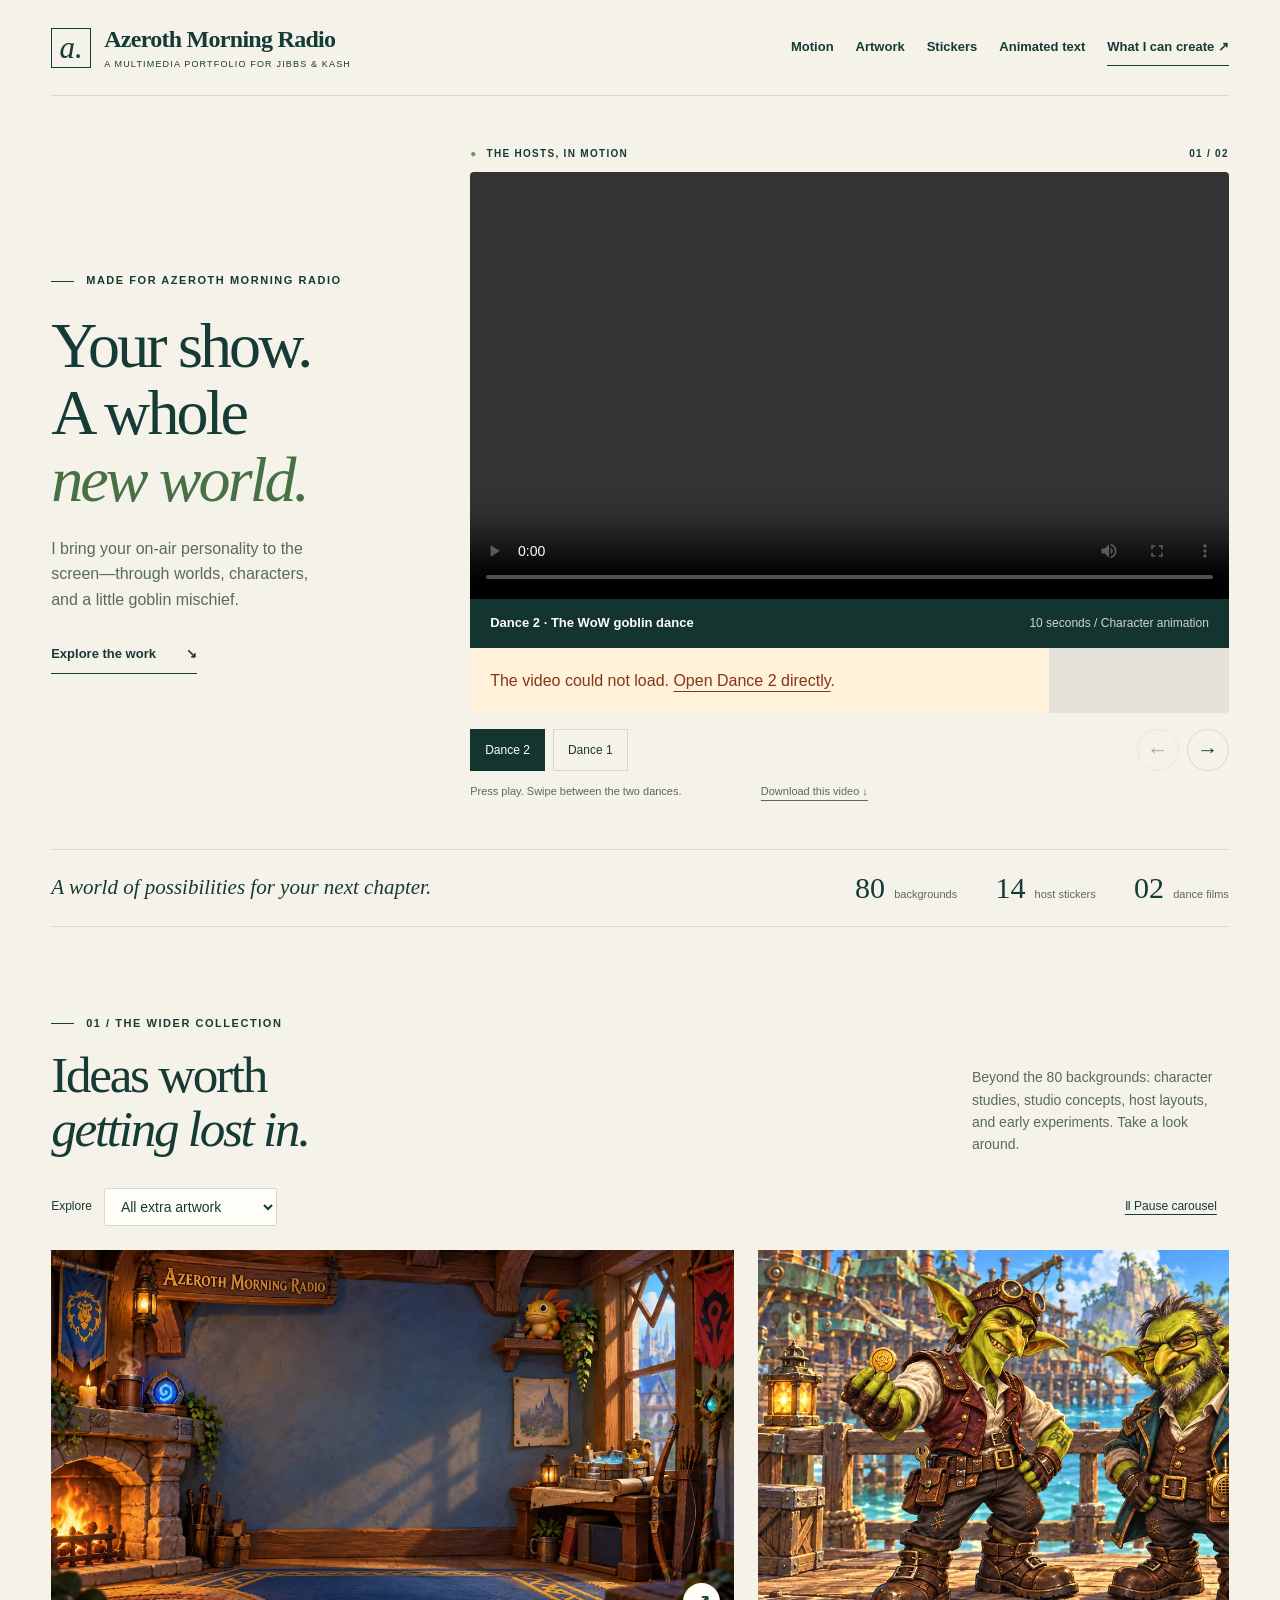
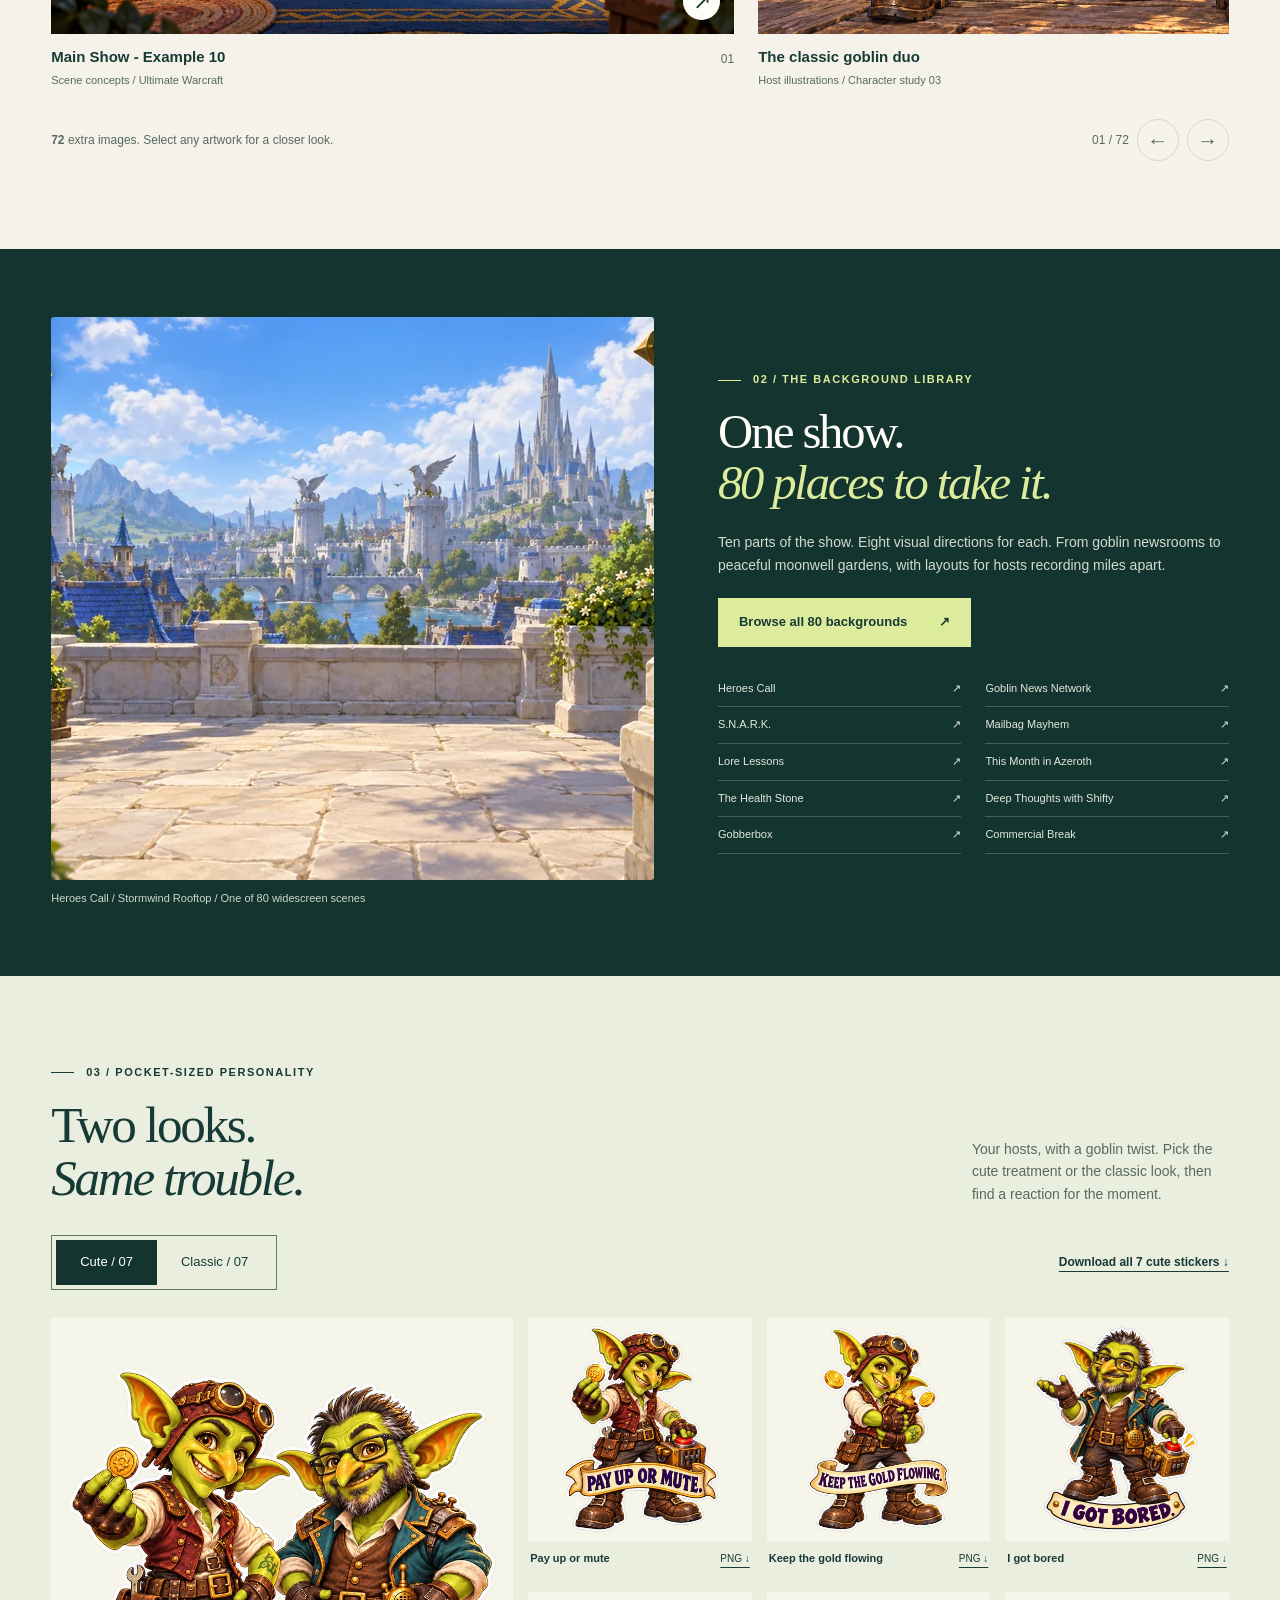
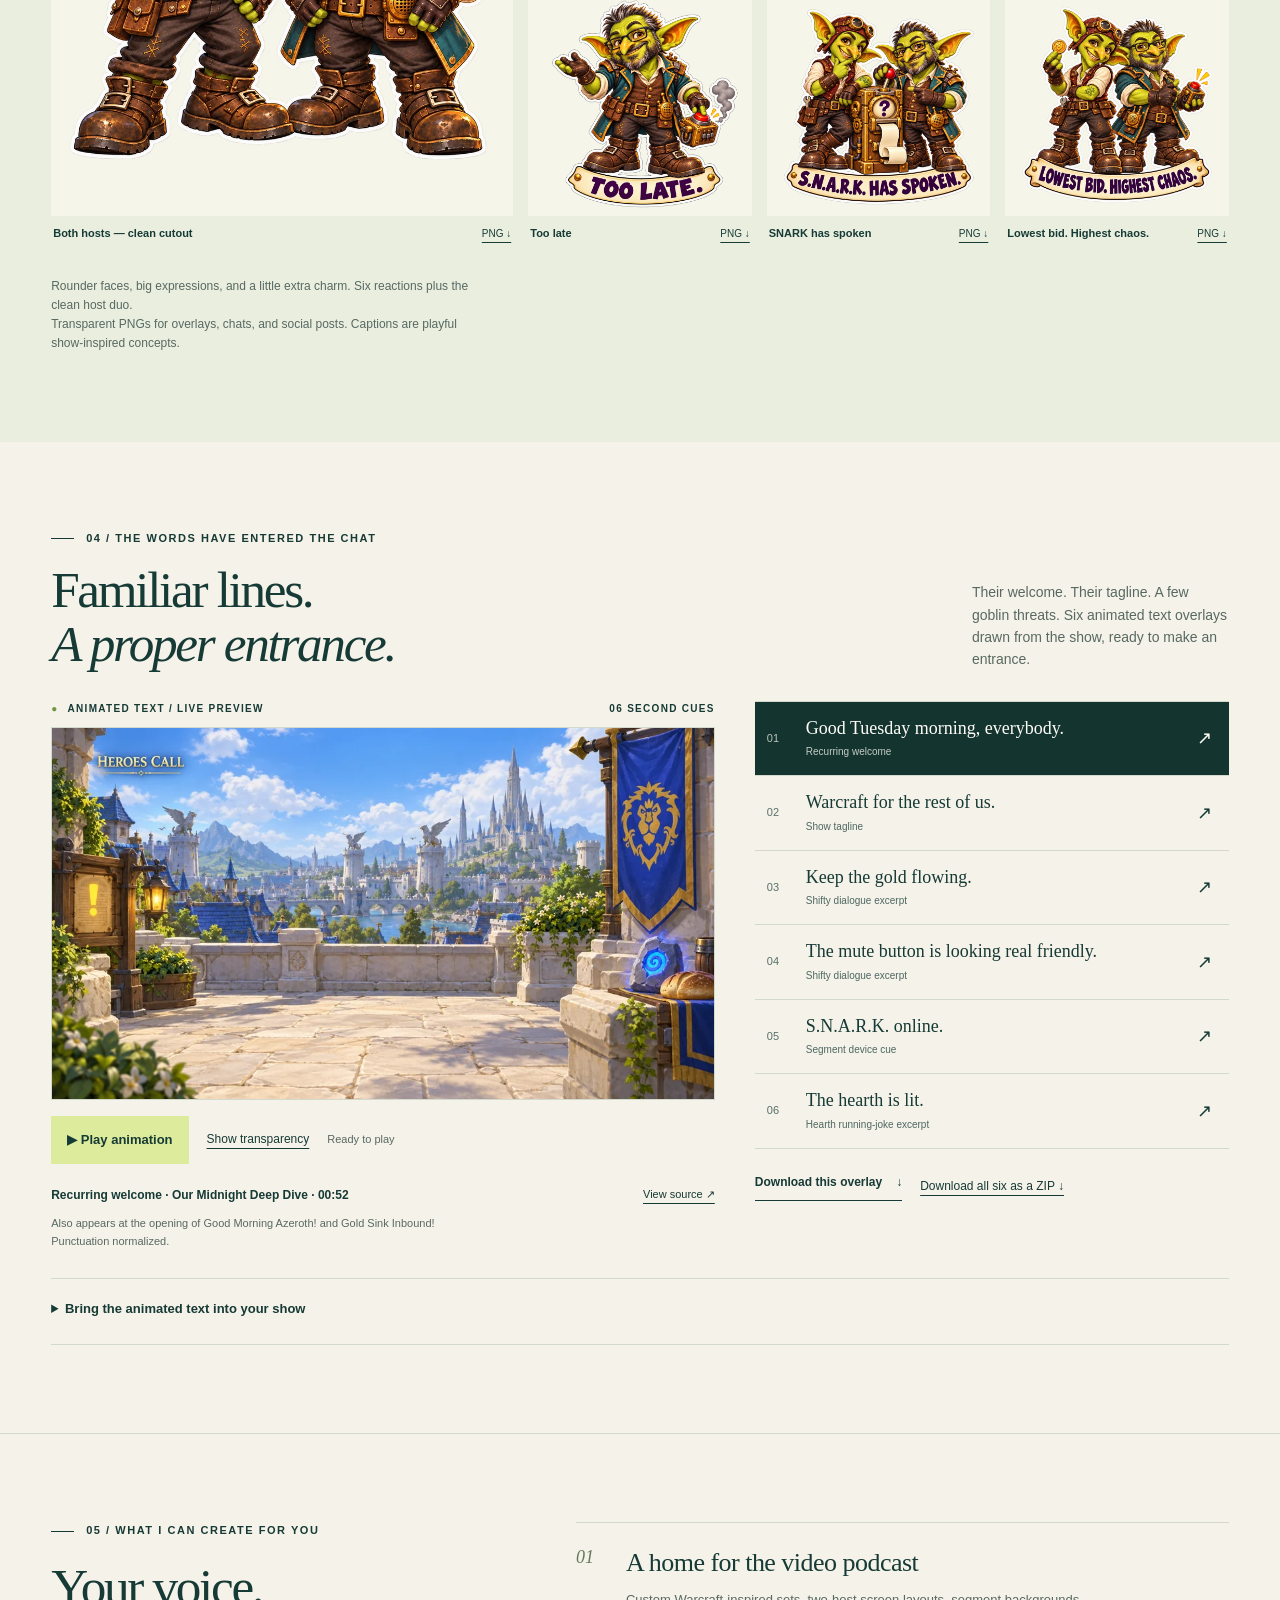
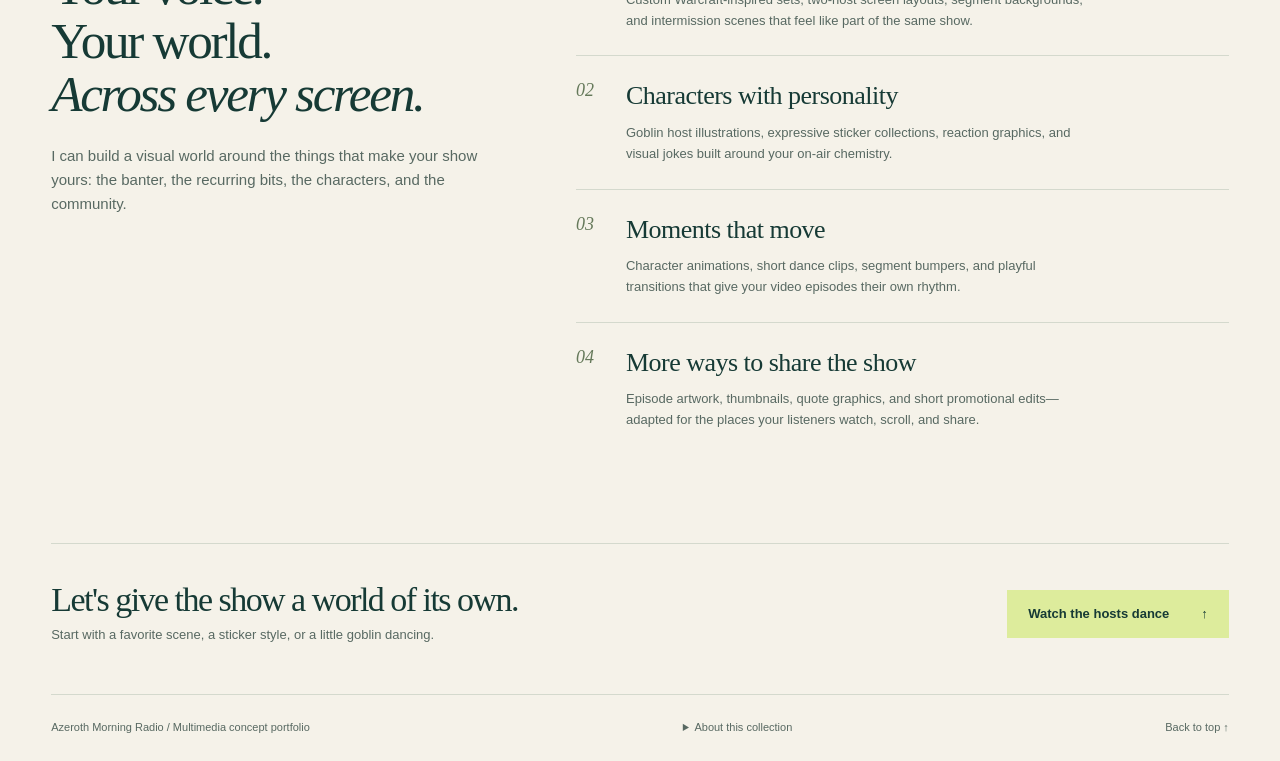
==== index.html @ dab69349 "Publish Azeroth Morning Radio multimedia portfolio" ====
<!doctype html>
<html lang="en">
<head>
 <meta charset="utf-8">
 <meta name="viewport" content="width=device-width,initial-scale=1">
 <meta name="theme-color" content="#163a35">
 <meta name="description" content="A multimedia concept portfolio for Azeroth Morning Radio: animated goblin hosts, Warcraft-inspired podcast backgrounds, character illustrations, and cute and classic stickers.">
 <title>Azeroth Morning Radio · Multimedia Portfolio</title>
 <link rel="stylesheet" href="portfolio.css">
 <script src="portfolio-assets/portfolio-data.js" defer></script>
 <script src="animated-text/phrases.js" defer></script>
 <script src="portfolio.js" defer></script>
</head>
<body id="top">
<a class="skip" href="#main">Skip to the portfolio</a>
<div class="wrap">
 <header class="masthead">
  <a class="brand" href="#top" aria-label="Azeroth Morning Radio portfolio home"><span class="brand-mark" aria-hidden="true">a.</span><span><b>Azeroth Morning Radio</b><small>A multimedia portfolio for Jibbs &amp; Kash</small></span></a>
  <nav class="nav" aria-label="Main navigation"><a href="#motion">Motion</a><a href="#artwork">Artwork</a><a href="#stickers">Stickers</a><a href="#animated-text">Animated text</a><a href="#capabilities">What I can create ↗</a></nav>
 </header>
 <main id="main">
  <section class="hero" id="motion" aria-labelledby="hero-title">
   <div class="hero-copy">
    <div class="eyebrow">Made for Azeroth Morning Radio</div>
    <h1 id="hero-title">Your show.<br>A whole<br><em>new world.</em></h1>
    <p>I bring your on-air personality to the screen—through worlds, characters, and a little goblin mischief.</p>
    <a class="text-link" href="#artwork">Explore the work <span aria-hidden="true">↘</span></a>
   </div>
   <div class="film-block" role="region" aria-roledescription="carousel" aria-label="Goblin host dance videos">
    <div class="film-topline"><span>THE HOSTS, IN MOTION</span><span id="dance-count">01 / 02</span></div>
    <div class="video-track" id="video-track" tabindex="0" aria-label="Dance videos. Swipe or use left and right arrow keys.">
     <figure class="film" role="group" aria-roledescription="slide" aria-label="1 of 2: Dance 2">
      <video controls loop playsinline preload="auto" aria-label="Play Dance 2: The WoW goblin dance" aria-describedby="dance-two-description"><source src="animation/dance-2-wow-goblin.mp4" type="video/mp4">Your browser cannot play this video. <a href="animation/dance-2-wow-goblin.mp4">Download Dance 2</a>.</video>
      <figcaption><b>Dance 2 · The WoW goblin dance</b><span>10 seconds / Character animation</span></figcaption>
      <p class="sr-only" id="dance-two-description">Two short green goblin versions of the hosts dance side by side, with bent-knee bounces and coordinated arm movements inspired by the male goblin dance emote. No spoken dialogue.</p>
      <p class="media-error" hidden>The video could not load. <a href="animation/dance-2-wow-goblin.mp4">Open Dance 2 directly</a>.</p>
     </figure>
     <figure class="film" role="group" aria-roledescription="slide" aria-label="2 of 2: Dance 1" aria-hidden="true" inert>
      <video controls loop playsinline preload="metadata" aria-label="Play Dance 1: Goblin groove" aria-describedby="dance-one-description"><source src="animation/dance-1-goblin-groove.mp4" type="video/mp4">Your browser cannot play this video. <a href="animation/dance-1-goblin-groove.mp4">Download Dance 1</a>.</video>
      <figcaption><b>Dance 1 · Goblin groove</b><span>8 seconds / Character animation</span></figcaption>
      <p class="sr-only" id="dance-one-description">The two illustrated goblin hosts perform a playful dance together with shuffles, head bobs, and a coin flourish. No spoken dialogue.</p>
      <p class="media-error" hidden>The video could not load. <a href="animation/dance-1-goblin-groove.mp4">Open Dance 1 directly</a>.</p>
     </figure>
    </div>
    <div class="video-bottom">
     <div class="dance-options" role="group" aria-label="Choose a dance"><button data-dance="0" aria-pressed="true">Dance 2</button><button data-dance="1" aria-pressed="false">Dance 1</button></div>
     <div class="arrow-controls"><button class="arrow" id="dance-prev" aria-label="Previous dance" disabled>←</button><button class="arrow" id="dance-next" aria-label="Next dance">→</button></div>
    </div>
    <p class="film-note">Press play. Swipe between the two dances. <a id="dance-download" href="animation/dance-2-wow-goblin.mp4" download>Download this video ↓</a></p>
    <span class="sr-only" id="dance-status" aria-live="polite"></span>
   </div>
  </section>
  <div class="overview"><p>A world of possibilities for your next chapter.</p><div class="facts"><span><b>80</b> backgrounds</span><span><b>14</b> host stickers</span><span><b>02</b> dance films</span></div></div>
  <section class="section" id="artwork" aria-labelledby="artwork-title">
   <div class="section-head"><div><div class="eyebrow">01 / The wider collection</div><h2 id="artwork-title">Ideas worth<br><em>getting lost in.</em></h2></div><p class="aside-copy">Beyond the 80 backgrounds: character studies, studio concepts, host layouts, and early experiments. Take a look around.</p></div>
   <div id="art-carousel" role="region" aria-roledescription="carousel" aria-label="Extra artwork outside the 80 backgrounds">
    <div class="toolbar"><label for="art-filter">Explore <select id="art-filter"><option value="all">All extra artwork</option></select></label><button class="toggle" id="art-pause" aria-pressed="false">Ⅱ Pause carousel</button></div>
    <div class="art-track" id="art-track" tabindex="0" aria-label="Artwork carousel. Swipe or use left and right arrow keys."></div>
    <div class="gallery-foot"><span><b id="extra-count">72</b> extra images. Select any artwork for a closer look.</span><div class="arrow-controls"><span id="art-counter">01 / 72</span><button class="arrow" id="art-prev" aria-label="Previous artwork">←</button><button class="arrow" id="art-next" aria-label="Next artwork">→</button></div></div>
    <span class="sr-only" id="art-announcement" aria-live="polite"></span>
   </div>
  </section>
 </main>
</div>
<section class="library" aria-labelledby="library-title">
 <div class="wrap library-inner">
  <figure class="library-picture"><a href="backgrounds.html#01-heroes-call"><img src="portfolio-assets/previews/01-heroes-call.webp" alt="A bright Warcraft-inspired Stormwind rooftop studio overlooking blue-roofed towers, with an Alliance flag." width="1000" height="563" loading="lazy"></a><figcaption class="library-caption">Heroes Call / Stormwind Rooftop / One of 80 widescreen scenes</figcaption></figure>
  <div><div class="eyebrow">02 / The background library</div><h2 id="library-title">One show.<br><em>80 places to take it.</em></h2><p>Ten parts of the show. Eight visual directions for each. From goblin newsrooms to peaceful moonwell gardens, with layouts for hosts recording miles apart.</p><a class="solid-link" href="backgrounds.html">Browse all 80 backgrounds <span aria-hidden="true">↗</span></a><nav class="section-links" id="section-links" aria-label="Background collections"></nav></div>
 </div>
</section>
<section class="stickers section" id="stickers" aria-labelledby="stickers-title">
 <div class="wrap">
  <div class="section-head"><div><div class="eyebrow">03 / Pocket-sized personality</div><h2 id="stickers-title">Two looks.<br><em>Same trouble.</em></h2></div><p class="aside-copy">Your hosts, with a goblin twist. Pick the cute treatment or the classic look, then find a reaction for the moment.</p></div>
  <div class="sticker-controls"><div class="sticker-tabs" role="tablist" aria-label="Sticker style"><button id="cute-tab" role="tab" data-sticker-style="cute" aria-controls="sticker-panel" aria-selected="true">Cute <span aria-hidden="true">/ 07</span></button><button id="classic-tab" role="tab" data-sticker-style="classic" aria-controls="sticker-panel" aria-selected="false" tabindex="-1">Classic <span aria-hidden="true">/ 07</span></button></div><a id="sticker-zip" href="downloads/Azeroth-Morning-Radio-Cute-Host-Stickers.zip" download>Download all 7 cute stickers ↓</a></div>
  <div id="sticker-panel" role="tabpanel" aria-labelledby="cute-tab"><div class="sticker-grid" id="sticker-grid"></div><p class="sticker-note"><span id="sticker-description"></span><br>Transparent PNGs for overlays, chats, and social posts. Captions are playful show-inspired concepts.</p></div>
 </div>
</section>
<section class="section wrap" id="animated-text" aria-labelledby="text-title">
 <div class="section-head"><div><div class="eyebrow">04 / The words have entered the chat</div><h2 id="text-title">Familiar lines.<br><em>A proper entrance.</em></h2></div><p class="aside-copy">Their welcome. Their tagline. A few goblin threats. Six animated text overlays drawn from the show, ready to make an entrance.</p></div>
 <div class="text-studio">
  <div class="text-monitor">
   <div class="film-topline"><span>ANIMATED TEXT / LIVE PREVIEW</span><span>06 SECOND CUES</span></div>
   <div class="text-stage" id="text-stage"><iframe id="text-frame" title="Animated show text preview" src="animated-text/01-good-tuesday-morning.html?preview=1" loading="lazy"></iframe></div>
   <div class="text-player-controls"><button class="solid-link" id="text-replay">▶ Play animation</button><button class="text-background-toggle" id="text-background" aria-pressed="false">Show transparency</button><span id="text-play-state" aria-live="polite">Ready to play</span></div>
   <div class="text-meta"><p id="phrase-kind"></p><a id="phrase-source" target="_blank" rel="noopener">View source ↗</a><p id="phrase-note"></p></div>
  </div>
  <div><div class="phrase-list" id="phrase-list" role="group" aria-label="Choose an animated phrase"></div><div class="overlay-downloads"><a class="text-link" id="phrase-download" download>Download this overlay <span aria-hidden="true">↓</span></a><a href="animated-text/AMR-Animated-Text-Overlays.zip" download>Download all six as a ZIP ↓</a></div></div>
 </div>
 <details class="overlay-help"><summary>Bring the animated text into your show</summary><div><p>Download and unzip the pack. In OBS, add a <b>Browser Source</b>, enable <b>Local file</b>, and select one of the six numbered HTML files. Set the source to <b>1920 × 1080</b> and place it above your cameras.</p><p>Each cue enters, holds, and fades away after six seconds. Enable <b>Refresh browser source when scene becomes active</b>, or use <b>Refresh cache of current page</b> in its properties to replay it. These are silent HTML overlays with a transparent canvas; the preview scenery is not included.</p><p><a href="animated-text/READ-ME.txt">Full setup guide &amp; phrase sources</a> · <a href="https://obsproject.com/kb/browser-source" target="_blank" rel="noopener">OBS Browser Source documentation ↗</a></p></div></details>
</section>
<section class="section wrap capabilities" id="capabilities" aria-labelledby="capabilities-title">
 <div><div class="eyebrow">05 / What I can create for you</div><h2 id="capabilities-title">Your voice.<br>Your world.<br><em>Across every screen.</em></h2><p class="intro">I can build a visual world around the things that make your show yours: the banter, the recurring bits, the characters, and the community.</p></div>
 <div>
  <article class="offer"><span>01</span><div><h3>A home for the video podcast</h3><p>Custom Warcraft-inspired sets, two-host screen layouts, segment backgrounds, and intermission scenes that feel like part of the same show.</p></div></article>
  <article class="offer"><span>02</span><div><h3>Characters with personality</h3><p>Goblin host illustrations, expressive sticker collections, reaction graphics, and visual jokes built around your on-air chemistry.</p></div></article>
  <article class="offer"><span>03</span><div><h3>Moments that move</h3><p>Character animations, short dance clips, segment bumpers, and playful transitions that give your video episodes their own rhythm.</p></div></article>
  <article class="offer"><span>04</span><div><h3>More ways to share the show</h3><p>Episode artwork, thumbnails, quote graphics, and short promotional edits—adapted for the places your listeners watch, scroll, and share.</p></div></article>
 </div>
</section>
<div class="wrap">
 <section class="closing" aria-labelledby="closing-title"><div><h2 id="closing-title">Let's give the show a world of its own.</h2><p>Start with a favorite scene, a sticker style, or a little goblin dancing.</p></div><a class="solid-link" href="#motion">Watch the hosts dance <span aria-hidden="true">↑</span></a></section>
 <footer class="footer"><span>Azeroth Morning Radio / Multimedia concept portfolio</span><details><summary>About this collection</summary><p>This portfolio includes 80 backgrounds, <span id="extra-total">72</span> additional artworks (including both host sticker collections), and two dance clips. Early concepts are included to show the range of ideas; some differ from the final direction.</p><p>Warcraft-inspired fan concepts. Dance 2 is an animated interpretation of the in-game male goblin dance, not an exported game animation. <a href="SOURCES.txt">Background research</a> · <a href="https://warcraft.wiki.gg/wiki/Dancing">Dance reference</a>.</p></details><a href="#top">Back to top ↑</a></footer>
</div>
<dialog class="viewer" id="viewer" aria-labelledby="viewer-title">
 <div class="viewer-head"><h2 id="viewer-title">Artwork preview</h2><button id="viewer-close" aria-label="Close artwork preview" autofocus>Close ×</button></div>
 <div class="viewer-stage"><img id="viewer-image" alt=""></div>
 <div class="viewer-bottom"><div><p id="viewer-description"></p><a id="viewer-download" download>Download original PNG ↓</a></div><div class="arrow-controls"><button id="viewer-prev" aria-label="Previous preview">←</button><span class="viewer-counter" id="viewer-counter"></span><button id="viewer-next" aria-label="Next preview">→</button></div></div>
</dialog>
<noscript><p class="wrap">JavaScript enables the carousels and sticker previews. You can still <a href="backgrounds.html">open the background collection</a> or download the <a href="downloads/Azeroth-Morning-Radio-Cute-Host-Stickers.zip">cute stickers</a> and <a href="downloads/Azeroth-Morning-Radio-Classic-Host-Stickers.zip">classic stickers</a>.</p></noscript>
</body>
</html>
---- portfolio.css ----
:root{--paper:#f5f2e9;--ink:#163a35;--muted:#586962;--line:#d4d9cd;--lime:#ddec9c;--deep:#14352f;--white:#fffdf7;--serif:Georgia,'Times New Roman',serif;--sans:'Segoe UI',Arial,sans-serif;color-scheme:light}
*{box-sizing:border-box}html{scroll-behavior:smooth;scroll-padding-top:24px}body{margin:0;background:var(--paper);color:var(--ink);font:16px/1.6 var(--sans)}button,select{font:inherit}button,a,select{touch-action:manipulation}button{cursor:pointer}button:disabled{cursor:default;opacity:.4}a{color:inherit;text-underline-offset:5px}img,video{max-width:100%;display:block}button,a,select,video,[tabindex]{outline-offset:5px}*:focus-visible{outline:3px solid #a64b2d}button{color:inherit}button:hover:not(:disabled),a:hover{filter:brightness(.94)}h1,h2,h3,p,figure{margin:0}h1,h2{font-family:var(--serif);font-weight:400;letter-spacing:-.045em;line-height:1.05}h1{font-size:clamp(48px,5vw,82px)}h2{font-size:clamp(36px,4vw,60px)}h3{line-height:1.25}p{max-width:65ch}button svg,a svg{width:20px;height:20px}button svg{pointer-events:none}button:active:not(:disabled){transform:translateY(1px)}[hidden]{display:none!important}.wrap{max-width:1480px;margin-inline:auto;padding-inline:clamp(20px,4vw,64px)}.skip{position:fixed;top:10px;left:10px;z-index:10;background:var(--lime);padding:12px;transform:translateY(-200%)}.skip:focus{transform:none}.masthead{display:flex;justify-content:space-between;align-items:center;gap:28px;min-height:96px;border-bottom:1px solid var(--line)}.brand{text-decoration:none;display:flex;align-items:center;gap:13px;line-height:1.2}.brand-mark{border:1px solid var(--ink);width:40px;height:40px;display:grid;place-items:center;font:italic 31px var(--serif)}.brand b{font-size:14px;font-weight:700;letter-spacing:.01em}.brand small{display:block;font-size:10px;letter-spacing:.13em;margin-top:5px;text-transform:uppercase}.nav{display:flex;align-items:center;gap:28px;font-size:13px;font-weight:600}.nav a{text-decoration:none}.nav a:last-child{border-bottom:1px solid var(--ink);padding-block:8px}.eyebrow{font-size:11px;font-weight:700;letter-spacing:.14em;text-transform:uppercase;display:flex;align-items:center;gap:12px}.eyebrow:before{content:'';width:23px;height:1px;background:currentColor}.hero{display:grid;grid-template-columns:minmax(240px,.8fr) minmax(0,1.65fr);gap:clamp(28px,4vw,62px);padding-block:50px 48px;align-items:center}.hero .eyebrow{margin-bottom:22px}.hero h1 em{color:#477044;font-weight:400}.hero-copy>p{color:var(--muted);margin-block:22px 28px;max-width:32ch;font-size:16px}.text-link{display:inline-flex;align-items:center;gap:30px;font-size:13px;font-weight:700;text-decoration:none;border-bottom:1px solid currentColor;padding-bottom:8px}.film-block{min-width:0}.film-topline{display:flex;justify-content:space-between;align-items:center;gap:15px;font-size:10px;font-weight:700;letter-spacing:.13em;margin-bottom:10px}.film-topline span:first-child:before{content:'●';color:#709544;font-size:10px;margin-right:9px}.video-track{display:flex;gap:20px;overflow-x:auto;scroll-snap-type:x mandatory;scrollbar-width:thin;scrollbar-color:#8a9c81 #e4e7de;border-radius:4px;background:#e5e2da;overscroll-behavior-x:contain}.film{flex:0 0 100%;width:100%;scroll-snap-align:start;scroll-snap-stop:always;position:relative;background:#e5e2da}.film video{width:100%;aspect-ratio:16/9;object-fit:contain;background:#e5e2da}.film figcaption{background:var(--deep);color:var(--white);padding:14px 20px;display:flex;align-items:center;justify-content:space-between;gap:16px;font-size:12px}.film figcaption b{font-size:13px}.film figcaption span{opacity:.8}.video-bottom{display:flex;justify-content:space-between;gap:18px;align-items:center;margin-top:16px}.dance-options{display:flex;gap:8px}.dance-options button{border:1px solid var(--line);background:none;padding:8px 14px;font-size:12px;min-height:42px}.dance-options button[aria-pressed=true]{background:var(--deep);border-color:var(--deep);color:var(--white)}.arrow-controls{display:flex;gap:8px;align-items:center}.arrow{width:42px;height:42px;border:1px solid var(--line);background:transparent;display:grid;place-items:center;border-radius:50%;font-size:21px}.arrow:hover:not(:disabled){background:var(--lime)}.film-note{margin-top:12px;color:var(--muted);font-size:11px}.film-note a{float:right}.media-error{padding:20px;background:#fff1da;color:#843616}.overview{display:flex;justify-content:space-between;gap:24px;border-block:1px solid var(--line);padding-block:21px;align-items:center}.overview>p{font-family:var(--serif);font-size:21px;font-style:italic}.facts{display:flex;gap:clamp(18px,3vw,46px);font-size:11px;color:var(--muted)}.facts b{font:30px var(--serif);color:var(--ink);margin-right:6px}.section{padding-block:88px}.section-head{display:flex;justify-content:space-between;align-items:flex-end;gap:30px;margin-bottom:30px}.section-head .eyebrow{margin-bottom:16px}.section-head p{max-width:43ch;color:var(--muted);font-size:14px;margin-top:16px}.section-head .aside-copy{max-width:33ch;margin:0}.toolbar{display:flex;align-items:center;justify-content:space-between;gap:14px;flex-wrap:wrap;margin-block:22px}.toolbar label{display:flex;align-items:center;gap:12px;font-size:12px}.toolbar select{border:1px solid var(--line);background:var(--white);color:var(--ink);padding:9px 36px 9px 12px;max-width:100%;font-size:14px;border-radius:2px}.toolbar button.toggle{border:0;background:none;font-size:12px;min-height:42px;padding:8px 12px;text-decoration:underline;text-underline-offset:4px}.art-track{display:flex;gap:24px;overflow-x:auto;scroll-snap-type:x mandatory;overscroll-behavior-x:contain;scrollbar-width:thin;scrollbar-color:#a3b08d transparent;padding-bottom:12px}.art-card{flex:0 0 58%;min-width:0;scroll-snap-align:start}.art-visual{border:0;padding:0;display:block;width:100%;aspect-ratio:16/9;background:#e6e8dc;overflow:hidden;position:relative}.art-visual img{width:100%;height:100%;object-fit:contain;transition:transform .35s}.art-visual:hover img{transform:scale(1.025)}.art-visual .view-hint{position:absolute;bottom:14px;right:14px;background:var(--white);border-radius:50%;width:37px;height:37px;display:grid;place-items:center;font-size:22px}.art-card figcaption{padding-top:14px;display:flex;justify-content:space-between;gap:16px}.art-card h3{font-size:15px;font-weight:600}.art-card p{font-size:11px;color:var(--muted);margin-top:5px}.art-card .art-number{font-size:12px;white-space:nowrap;color:var(--muted);padding-top:2px}.gallery-foot{display:flex;justify-content:space-between;align-items:center;gap:20px;font-size:12px;color:var(--muted);margin-top:18px}.library{background:var(--deep);color:var(--white);padding-block:68px}.library-inner{display:grid;grid-template-columns:1.18fr 1fr;gap:clamp(30px,5vw,76px);align-items:center}.library-picture{position:relative}.library-picture img{aspect-ratio:16/10;object-fit:cover;width:100%;border-radius:3px}.library-caption{padding-top:10px;font-size:11px;color:#ced7ca}.library .eyebrow{color:var(--lime);margin-bottom:18px}.library h2{font-size:clamp(36px,3.8vw,56px)}.library h2 em{color:var(--lime)}.library p{color:#d1dbcd;margin-block:22px;font-size:14px}.solid-link{display:inline-flex;align-items:center;justify-content:space-between;gap:32px;padding:14px 21px;text-decoration:none;font-weight:650;font-size:13px;background:var(--lime);color:var(--ink);min-height:48px}.section-links{margin-top:24px;display:grid;grid-template-columns:1fr 1fr;gap:0 24px}.section-links a{text-decoration:none;font-size:11px;border-bottom:1px solid #426057;padding-block:9px;display:flex;justify-content:space-between;gap:9px;color:#e2e8dc}.section-links a:hover{color:var(--lime)}.stickers{background:#e9eedf}.sticker-controls{display:flex;align-items:center;justify-content:space-between;gap:20px;margin-bottom:28px}.sticker-tabs{display:flex;gap:0;border:1px solid #64785c;padding:4px}.sticker-tabs button{background:none;border:0;padding:12px 24px;font-size:13px;min-height:44px}.sticker-tabs [aria-selected=true]{background:var(--deep);color:white}.sticker-controls>a{font-size:12px;font-weight:700}.sticker-grid{display:grid;grid-template-columns:repeat(5,minmax(0,1fr));gap:15px}.sticker-card{min-width:0}.sticker-card:first-child{grid-column:span 2;grid-row:span 2;display:flex;flex-direction:column}.sticker-visual{border:0;width:100%;padding:8px;background:#f5f5ea;display:block;aspect-ratio:1;overflow:hidden}.sticker-visual:hover{background:#fdfef7}.sticker-visual img{width:100%;height:100%;object-fit:contain;transition:transform .25s}.sticker-visual:hover img{transform:rotate(-2deg) scale(1.03)}.sticker-card:first-child .sticker-visual{flex:1;aspect-ratio:auto}.sticker-card:first-child .sticker-visual img{max-height:560px}.sticker-caption{display:flex;align-items:baseline;justify-content:space-between;gap:10px;padding:10px 2px 2px}.sticker-caption h3{font-size:11px;font-weight:600}.sticker-caption a{font-size:10px;white-space:nowrap;min-height:24px}.sticker-note{font-size:12px;color:var(--muted);margin-top:25px}.capabilities{display:grid;grid-template-columns:.8fr 1.2fr;gap:clamp(35px,7vw,100px)}.capabilities .eyebrow{margin-bottom:20px}.capabilities .intro{margin-top:23px;color:var(--muted);font-size:15px}.offer{display:grid;grid-template-columns:32px 1fr;gap:18px;border-top:1px solid var(--line);padding-block:24px}.offer>span{font:italic 18px var(--serif);color:#65795a}.offer h3{font-family:var(--serif);font-weight:400;font-size:26px;letter-spacing:-.02em}.offer p{font-size:13px;color:var(--muted);margin-top:10px}.closing{padding-block:38px 48px;border-top:1px solid var(--line);display:flex;align-items:center;justify-content:space-between;gap:26px}.closing h2{font-size:34px}.closing p{font-size:13px;color:var(--muted);margin-top:8px}.footer{border-top:1px solid var(--line);padding-block:24px;display:flex;align-items:flex-start;justify-content:space-between;gap:24px;font-size:11px;color:var(--muted)}.footer details{max-width:600px}.footer summary{cursor:pointer;text-align:right}.footer details p{margin-top:12px}.footer>a{text-decoration:none;white-space:nowrap}.viewer{width:min(1200px,95vw);max-width:95vw;max-height:94dvh;padding:0;border:0;background:var(--paper);color:var(--ink);border-radius:5px}.viewer::backdrop{background:#102621e8}.viewer-head{display:flex;align-items:center;justify-content:space-between;gap:16px;padding:16px 20px}.viewer-head h2{font:20px/1.3 var(--serif);letter-spacing:-.02em}.viewer button{min-width:44px;min-height:44px;border:1px solid var(--line);background:var(--white);padding:8px 14px}.viewer-stage{display:flex;justify-content:center;background:#e7e9df;background-image:repeating-conic-gradient(#e4e8df 0% 25%,#f1f3ec 0% 50%);background-size:26px 26px;min-height:120px}.viewer-stage img{max-width:100%;max-height:65dvh;object-fit:contain}.viewer-bottom{display:flex;justify-content:space-between;align-items:center;gap:20px;padding:16px 20px}.viewer-bottom p{font-size:12px;color:var(--muted);margin-bottom:4px}.viewer-bottom a{font-size:13px;font-weight:650}.viewer-counter{font-size:12px;min-width:50px;text-align:center}.sr-only{position:absolute;width:1px;height:1px;padding:0;margin:-1px;overflow:hidden;clip:rect(0,0,0,0);white-space:nowrap;border:0}
.brand b{font-family:var(--serif);font-size:24px;letter-spacing:-.03em}.brand small{font-size:9px}.nav{gap:22px}.art-track:after{content:'';flex:0 0 calc(42% - 24px)}.text-studio{display:grid;grid-template-columns:1.4fr 1fr;gap:40px;align-items:start}.text-monitor{min-width:0}.text-stage{aspect-ratio:16/9;position:relative;background:#213e34 url('portfolio-assets/previews/01-heroes-call.webp') center/cover;border:1px solid var(--line)}.text-stage.transparent{background:#e6e9df;background-image:repeating-conic-gradient(#e6e9df 0% 25%,#f8f9f3 0% 50%);background-size:24px 24px}.text-stage iframe{width:100%;height:100%;border:0;display:block}.text-player-controls{display:flex;align-items:center;gap:18px;margin-top:16px;flex-wrap:wrap}.text-player-controls button{border:0}.text-player-controls .solid-link{gap:8px;padding:12px 16px}.text-background-toggle{background:none;font-size:12px;padding:12px 0;text-decoration:underline;text-underline-offset:5px;min-height:44px}.text-player-controls>span{font-size:11px;color:var(--muted)}.phrase-list{border-top:1px solid var(--line)}.phrase-list button{border:0;border-bottom:1px solid var(--line);background:transparent;display:grid;grid-template-columns:25px 1fr 20px;gap:14px;text-align:left;width:100%;padding:15px 12px;align-items:center}.phrase-list button[aria-pressed=true]{background:var(--deep);color:var(--white)}.phrase-list button>span:first-child{font-size:11px;opacity:.7}.phrase-list b{display:block;font-family:var(--serif);font-size:18px;font-weight:400;line-height:1.25}.phrase-list small{font-size:10px;display:block;opacity:.75;margin-top:5px}.phrase-list .phrase-arrow{font-size:18px}.overlay-downloads{display:flex;flex-wrap:wrap;gap:18px;align-items:center;margin-top:24px}.overlay-downloads>a{font-size:12px}.overlay-downloads .text-link{gap:14px}.text-meta{margin-top:22px;display:grid;grid-template-columns:1fr auto;gap:10px}.text-meta>p:first-child{font-size:12px;font-weight:650}.text-meta>a{font-size:11px}.text-meta>p:last-child{grid-column:1/-1;font-size:11px;color:var(--muted)}.overlay-help{margin-top:28px;border-block:1px solid var(--line);padding-block:20px;font-size:13px}.overlay-help summary{cursor:pointer;font-weight:650;min-height:25px}.overlay-help>div{max-width:840px;color:var(--muted);padding-top:10px}.overlay-help p{margin-block:12px;max-width:none}#capabilities{border-top:1px solid var(--line)}
@media(min-width:1600px){.hero{padding-block:65px}.hero-copy>p{font-size:17px}}
@media(max-width:1000px){.nav{gap:18px}.hero{grid-template-columns:.8fr 1.4fr;gap:24px}h1{font-size:55px}.hero-copy>p{font-size:14px}.facts{gap:16px}.overview>p{font-size:18px}.sticker-grid{grid-template-columns:repeat(4,minmax(0,1fr))}.sticker-card:first-child{grid-column:span 2;grid-row:span 3}.sticker-card:first-child .sticker-visual{display:grid;place-items:center}.sticker-card:first-child .sticker-visual img{height:auto}.library-inner{grid-template-columns:1fr 1fr;gap:30px}.section-links{gap:0 12px}.section{padding-block:65px}.capabilities{gap:40px}}
@media(max-width:760px){.masthead{min-height:82px;flex-wrap:wrap;padding-block:18px;gap:20px}.nav{width:100%;justify-content:space-between;gap:12px;font-size:12px}.hero{grid-template-columns:1fr;gap:32px;padding-block:36px}.hero-copy{display:grid;grid-template-columns:1fr 1fr;gap:0 24px;align-items:center}.hero-copy .eyebrow{grid-column:1/-1}.hero-copy h1{grid-row:span 2;font-size:58px}.hero-copy>p{font-size:14px;margin-block:0 16px;max-width:36ch}.hero-copy .text-link{justify-self:start}.overview{align-items:flex-start;flex-direction:column;gap:12px}.facts{width:100%;justify-content:space-between;gap:12px}.facts b{font-size:26px}.section-head{align-items:flex-start;flex-direction:column;gap:20px}.section-head .aside-copy{max-width:60ch}.art-card{flex-basis:85%}.art-track{gap:16px}.library-inner{grid-template-columns:1fr;gap:32px}.library-picture img{aspect-ratio:16/9}.library{padding-block:40px}.library h2 br{display:none}.sticker-grid{grid-template-columns:repeat(4,minmax(0,1fr))}.sticker-controls{align-items:flex-start;flex-direction:column;gap:16px}.capabilities{grid-template-columns:1fr;gap:32px}.capabilities .intro{max-width:52ch}.closing{align-items:flex-start;flex-direction:column}.footer{flex-direction:column;gap:12px}.footer summary{text-align:left}}
@media(max-width:480px){.brand b{font-size:13px}.hero-copy{display:block}.hero-copy h1{font-size:60px}.hero-copy h1 br:last-of-type{display:none}.hero-copy>p{margin-block:20px}.hero-copy .eyebrow{font-size:10px}.film figcaption{padding:12px;font-size:10px}.film figcaption b{font-size:12px}.film figcaption span{max-width:14ch;text-align:right}.film-note a{float:none;display:inline-block;margin-left:12px}.video-bottom{gap:8px}.dance-options button{padding:8px 11px}.video-bottom .arrow{width:38px;height:38px}.facts{flex-wrap:wrap;justify-content:flex-start;gap:8px 20px}.facts span{white-space:nowrap}.facts b{font-size:25px}.section{padding-block:48px}.art-card{flex-basis:92%}.toolbar label{width:100%;justify-content:space-between}.toolbar select{font-size:16px;max-width:73%}.toolbar{gap:10px}.art-card h3{font-size:14px}.gallery-foot{align-items:flex-start}.gallery-foot>span{max-width:22ch}.sticker-grid{grid-template-columns:repeat(2,minmax(0,1fr));gap:14px}.sticker-card:first-child{grid-column:span 2;grid-row:auto}.sticker-card:first-child .sticker-visual{aspect-ratio:1.3}.sticker-card:first-child .sticker-visual img{height:100%}.sticker-caption{align-items:flex-start}.sticker-tabs{width:100%}.sticker-tabs button{flex:1;padding:12px 18px}.viewer-head{padding:12px;gap:10px}.viewer-head h2{font-size:17px}.viewer-bottom{padding:12px;flex-wrap:wrap}.viewer-bottom .arrow-controls{margin-left:auto}.footer{padding-bottom:32px}.film-topline{font-size:9px}}
@media(prefers-reduced-motion:reduce){html{scroll-behavior:auto}*,*:before,*:after{animation:none!important;transition:none!important}.art-track,.video-track{scroll-behavior:auto}}
@media(max-width:1100px){.brand b{font-size:21px}.nav{gap:16px;font-size:12px}.text-studio{gap:25px}.phrase-list b{font-size:17px}.phrase-list button{padding:12px 10px;gap:8px}.text-player-controls{gap:12px}}
@media(max-width:760px){.text-studio{grid-template-columns:1fr;gap:28px}.art-track:after{flex-basis:calc(15% - 16px)}.nav{flex-wrap:wrap}.brand b{font-size:24px}}
@media(max-width:480px){.art-track:after{flex-basis:calc(8% - 16px)}.nav{gap:12px 18px;justify-content:flex-start}.brand b{font-size:23px}.text-meta{grid-template-columns:1fr}.text-meta>p:last-child{grid-column:auto}.phrase-list b{font-size:20px}.text-player-controls>span{width:100%}}
.sticker-card:first-child .sticker-visual{position:relative;min-height:0}.sticker-card:first-child .sticker-visual img{position:absolute;inset:10px;width:calc(100% - 20px);height:calc(100% - 20px);max-height:none;object-fit:contain}
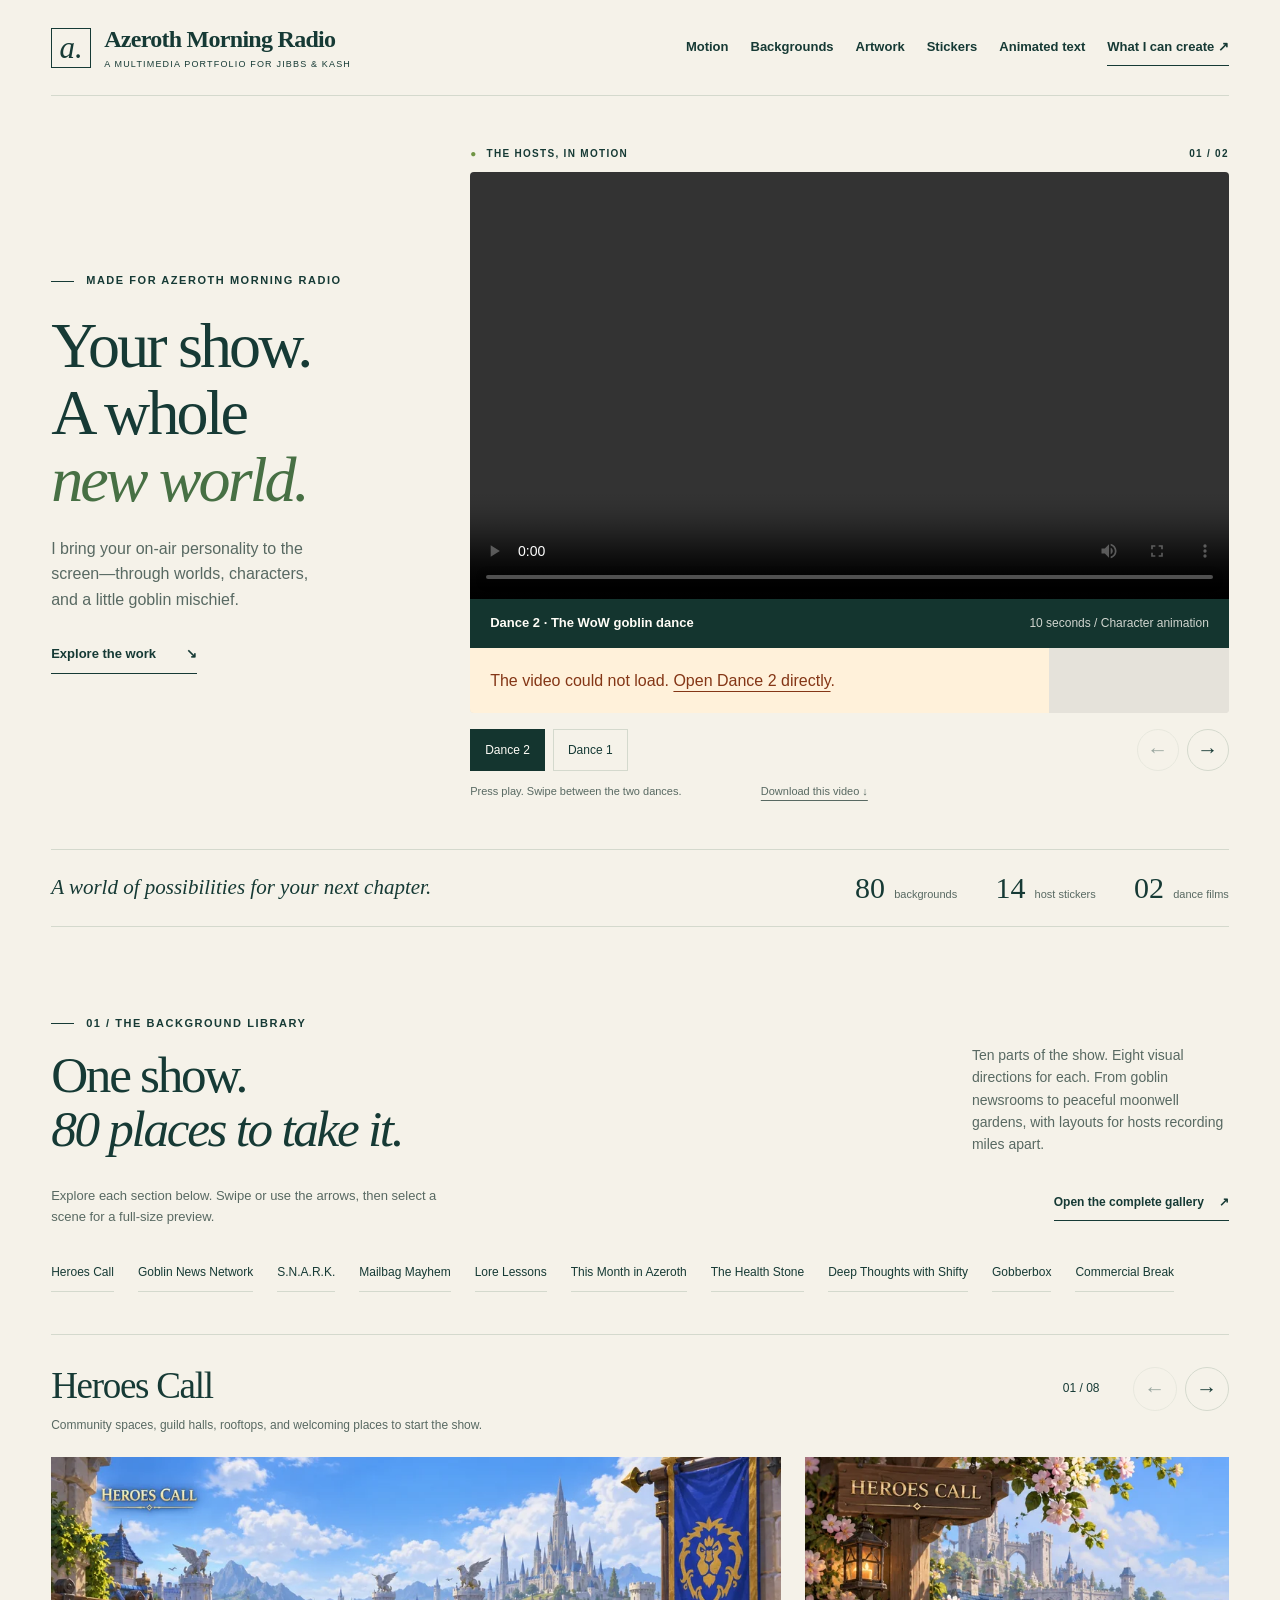
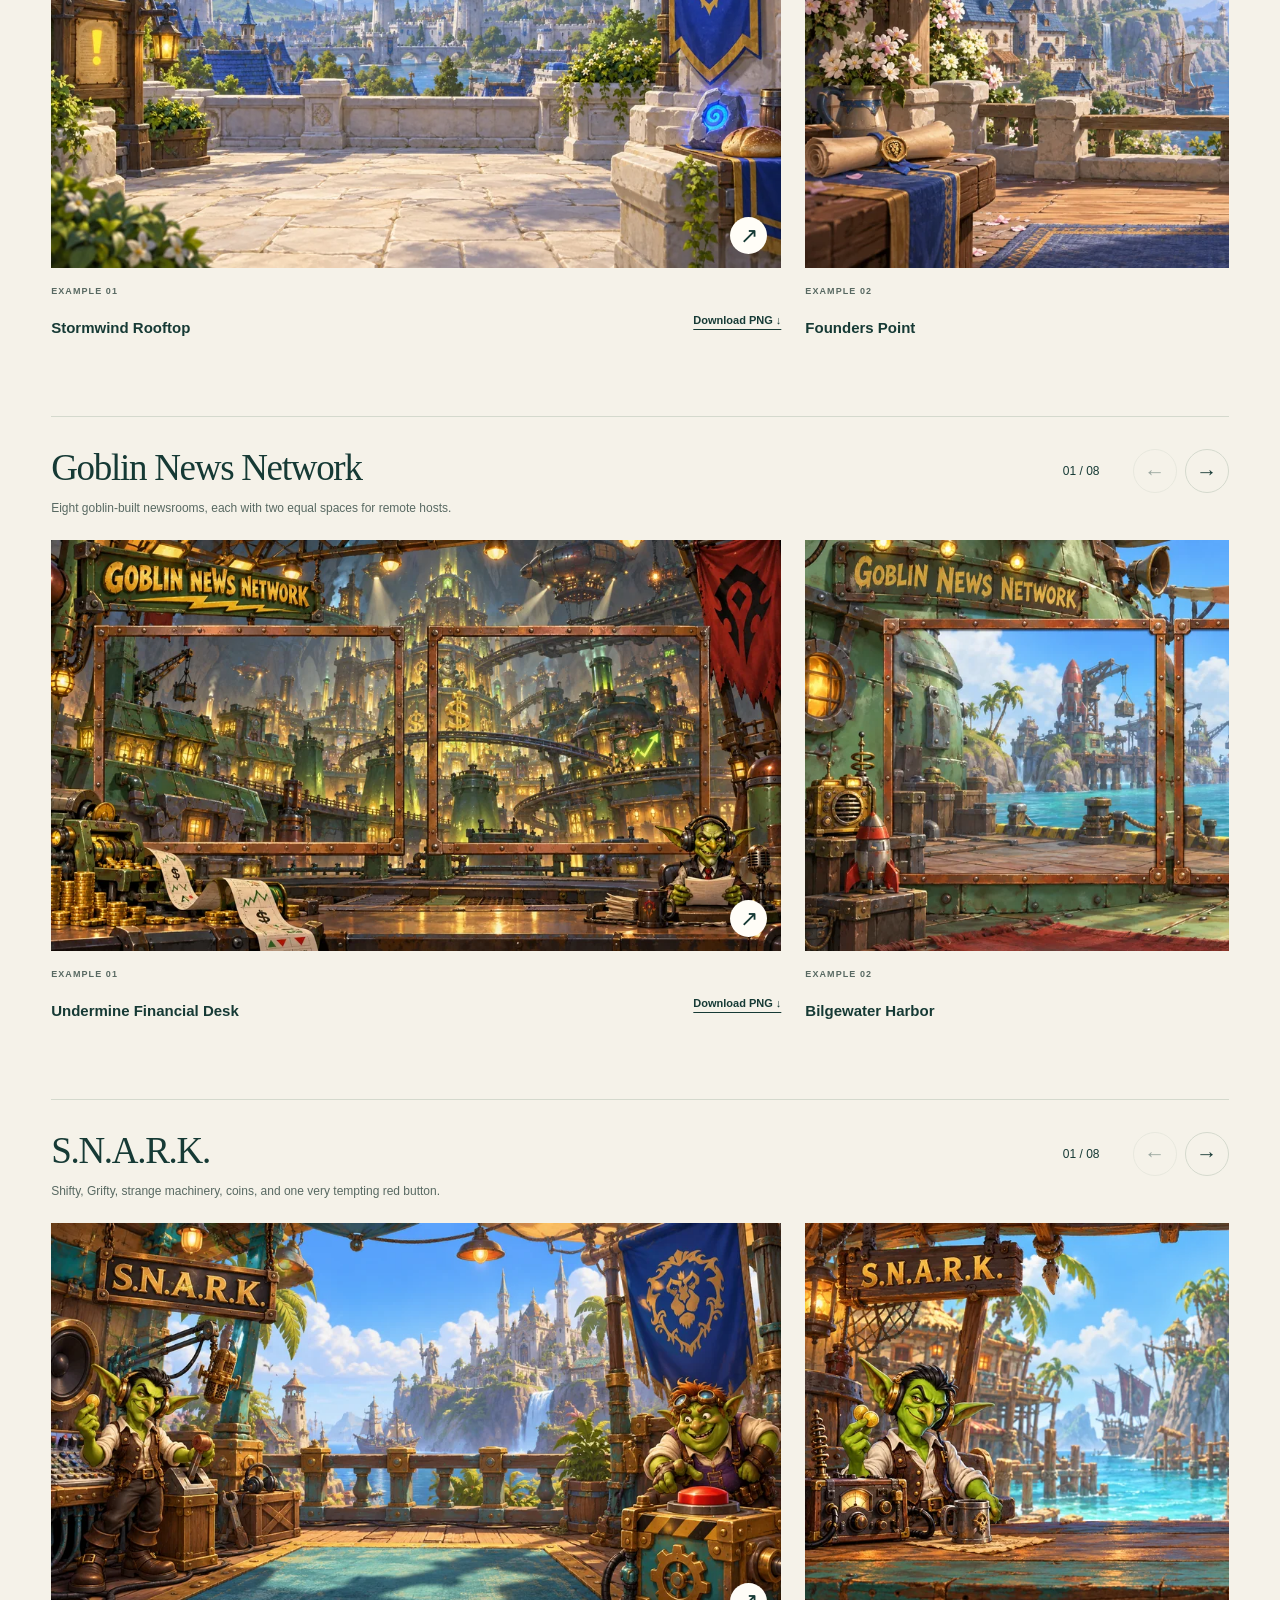
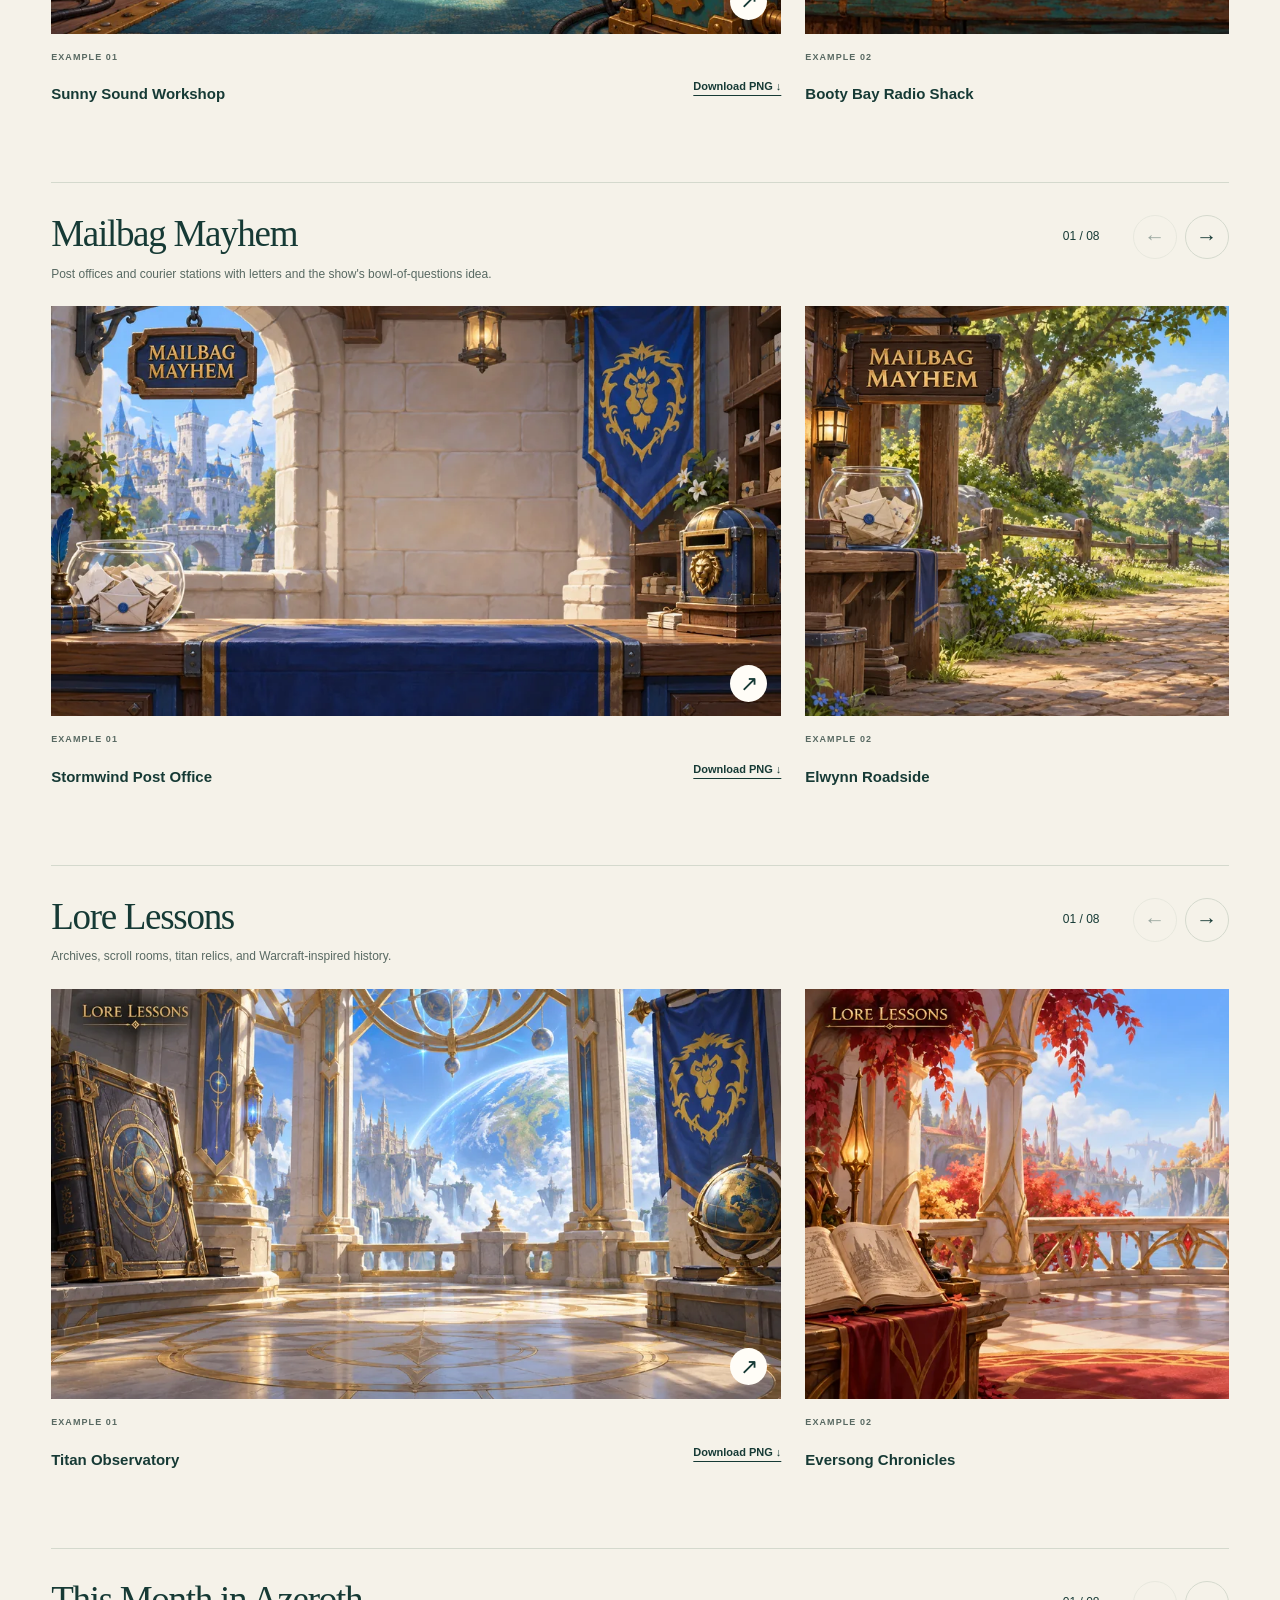
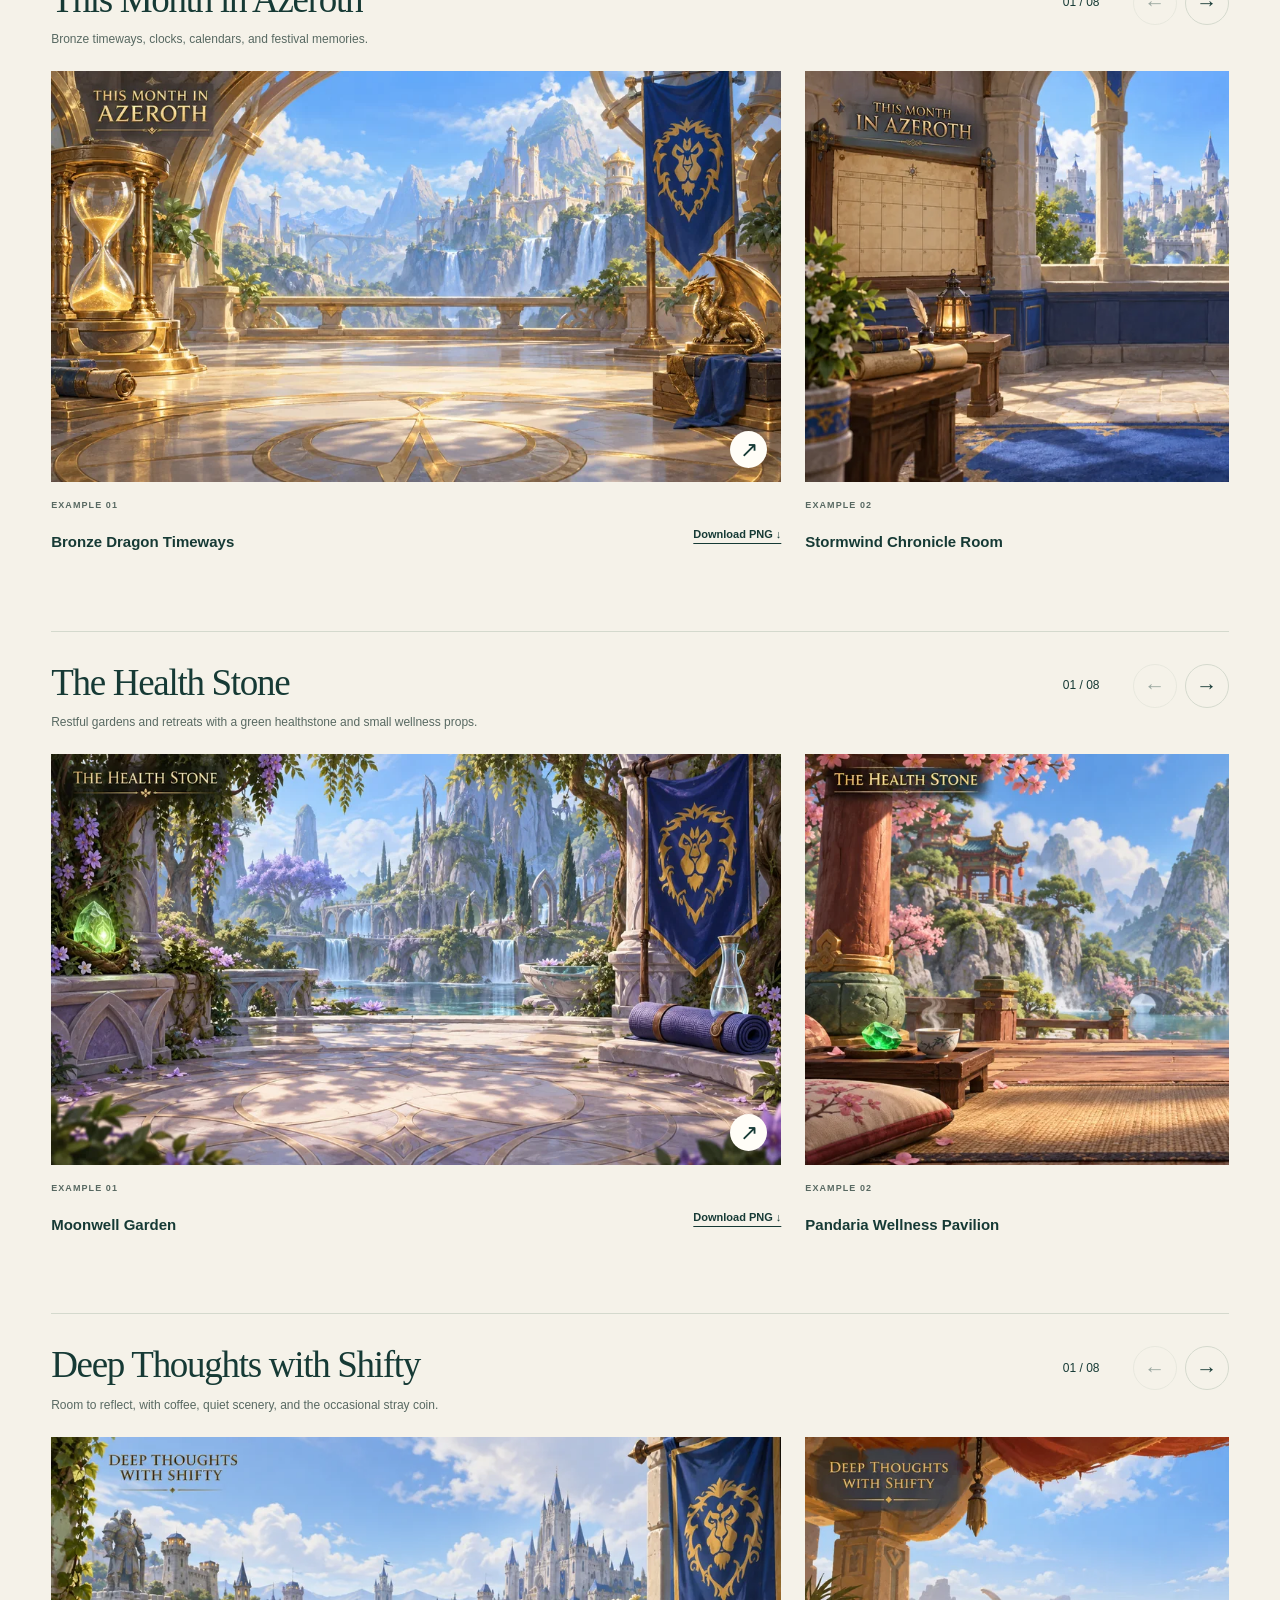
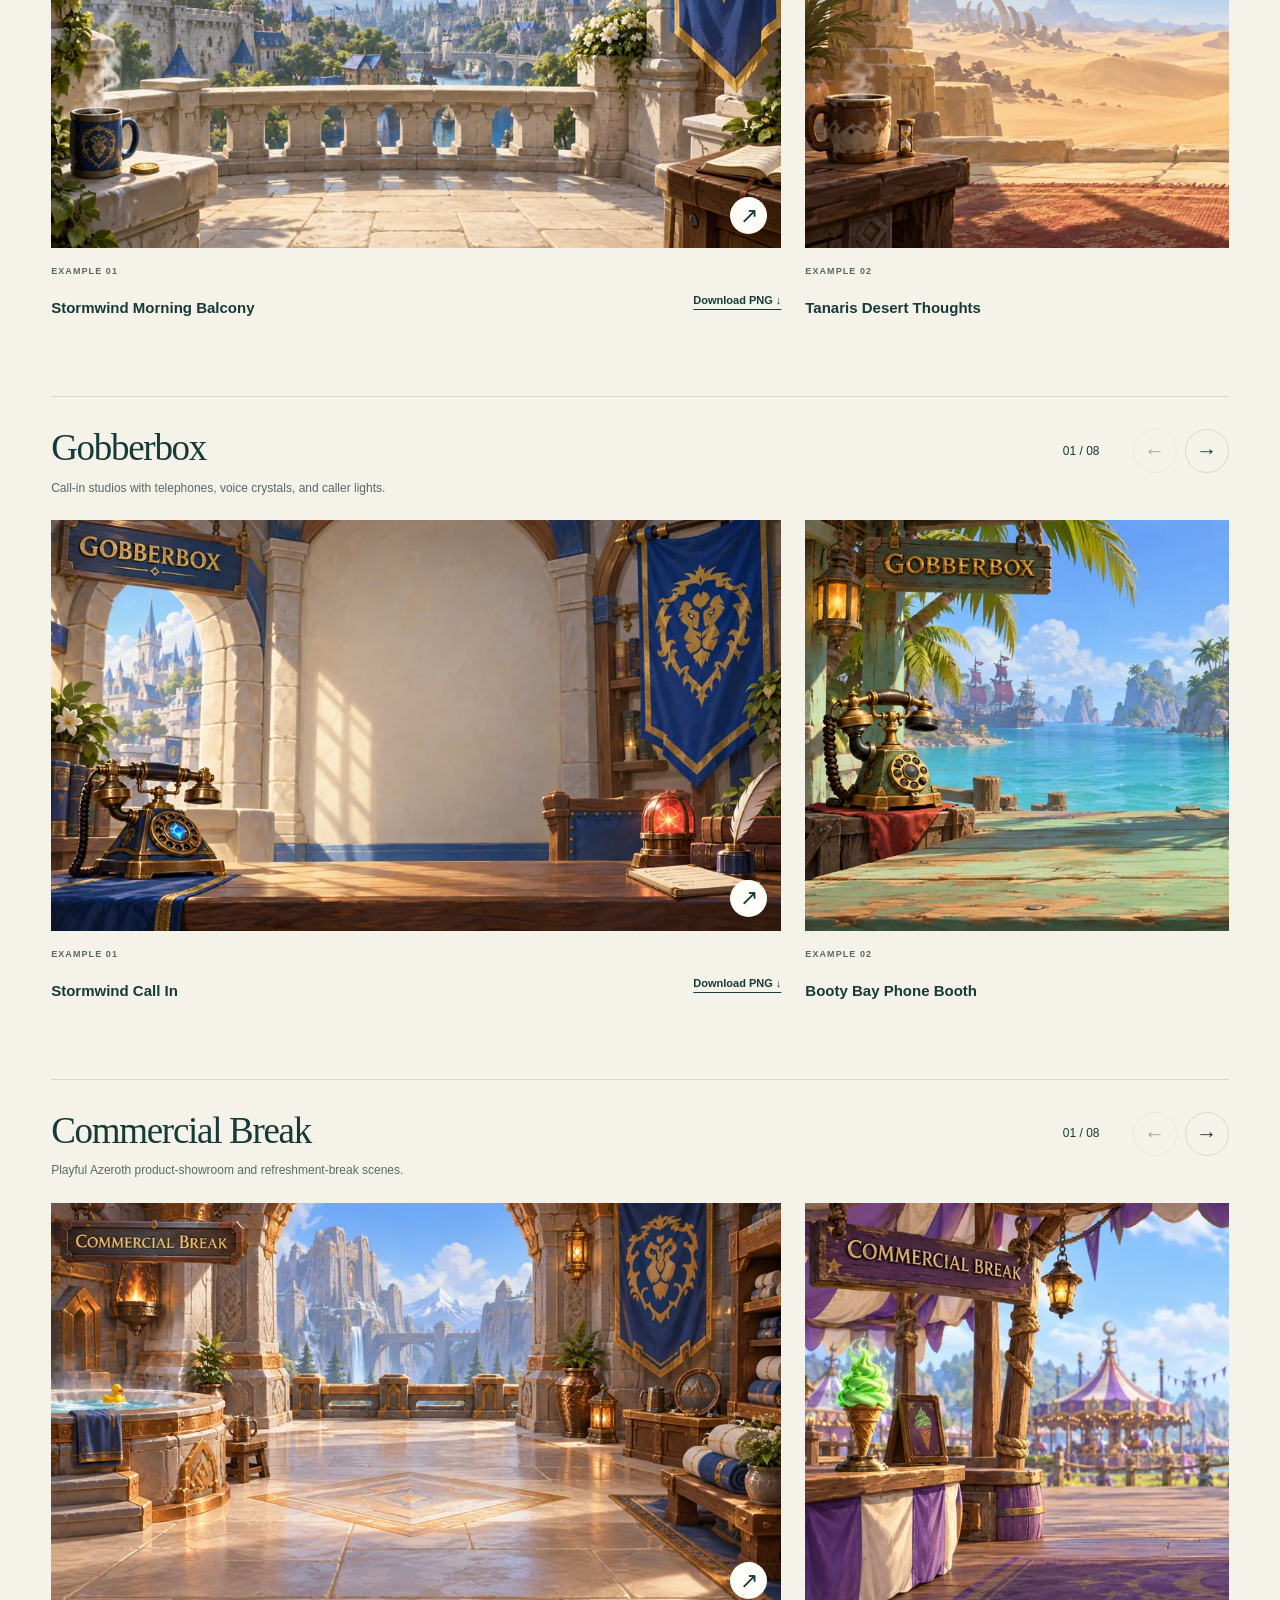
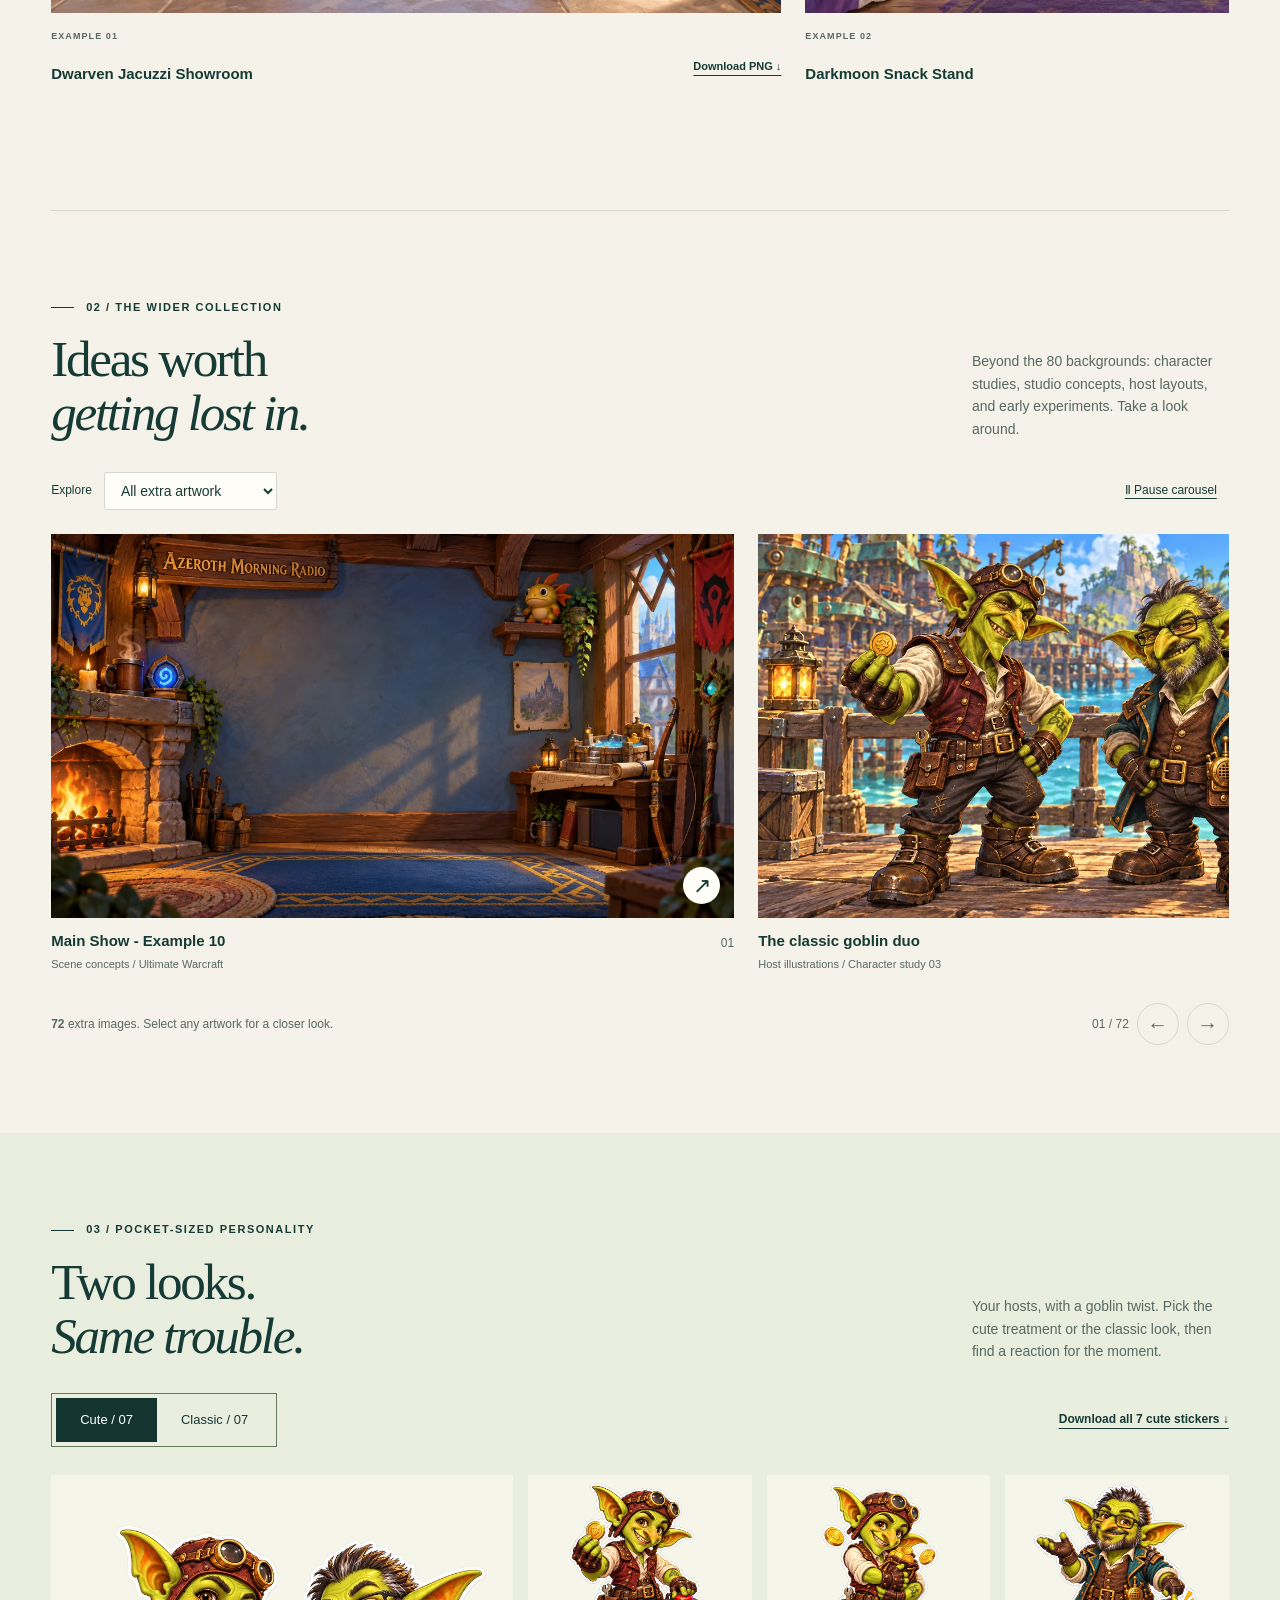
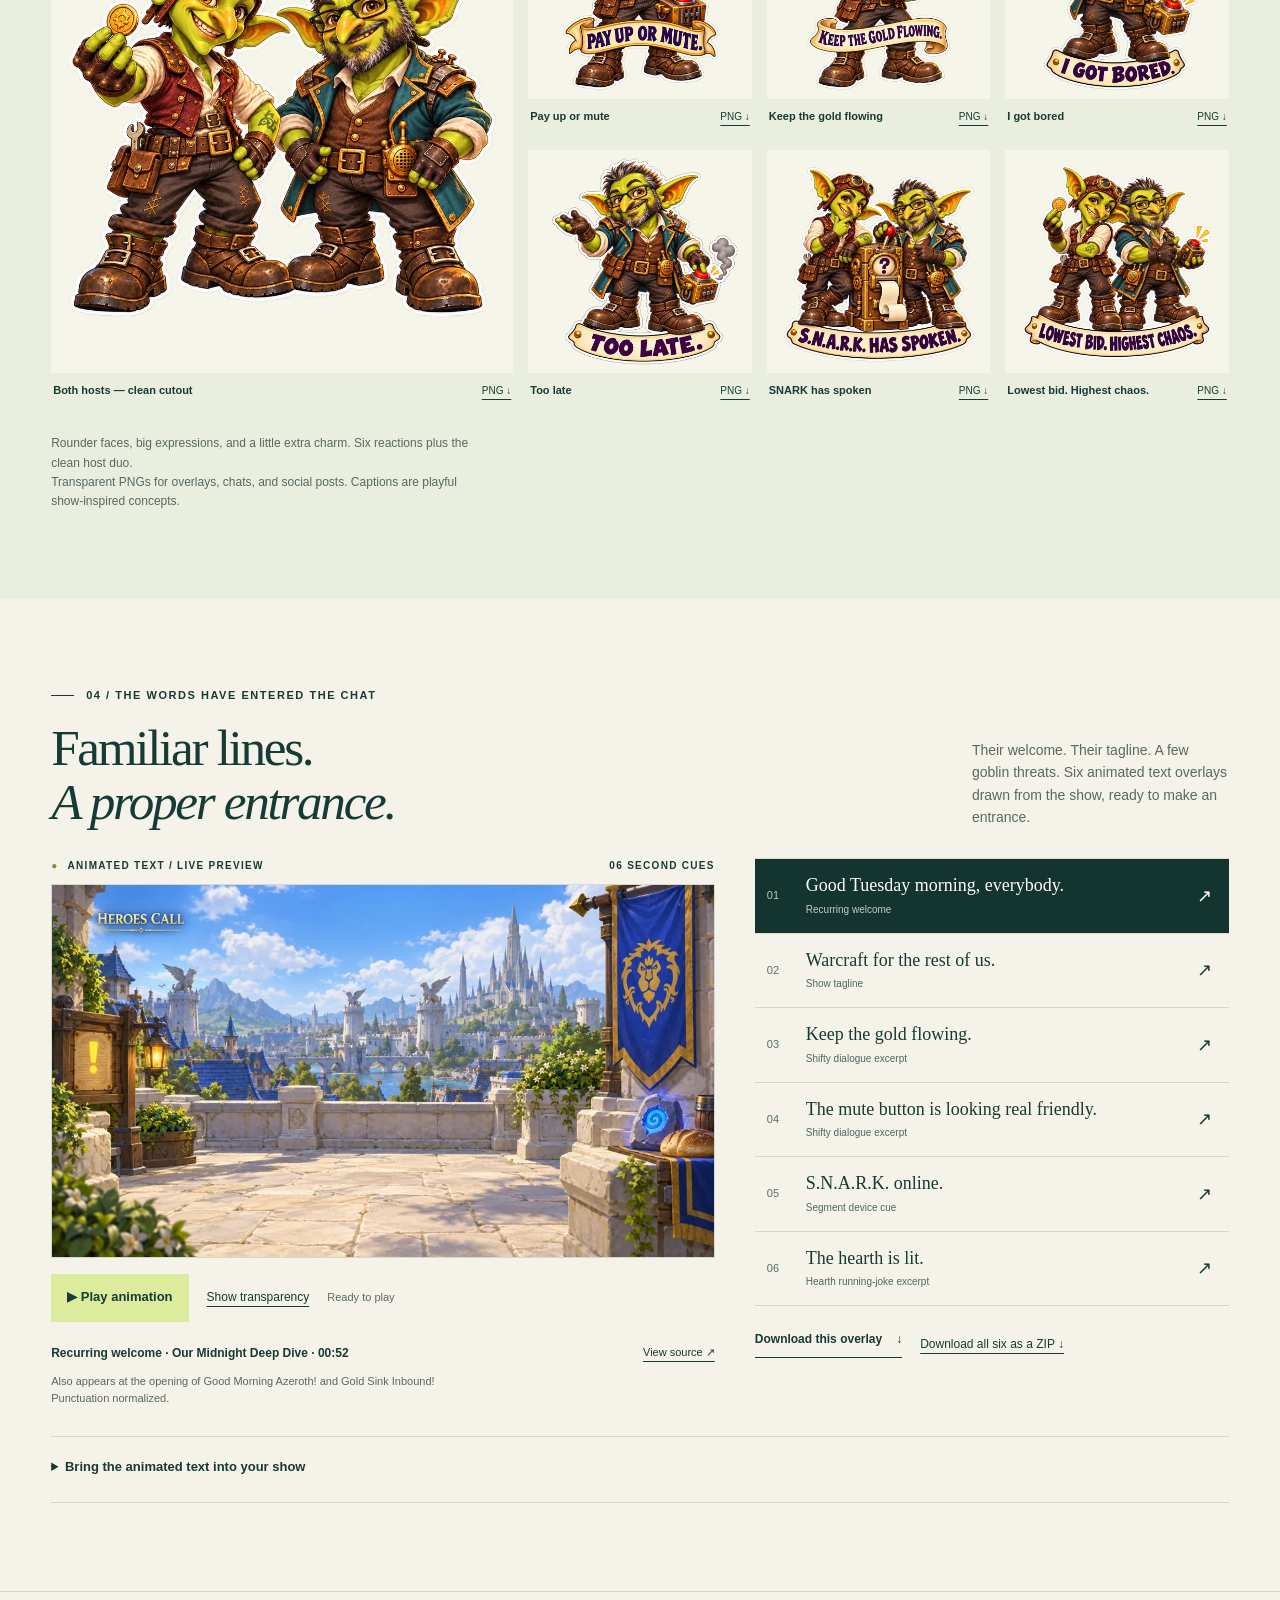
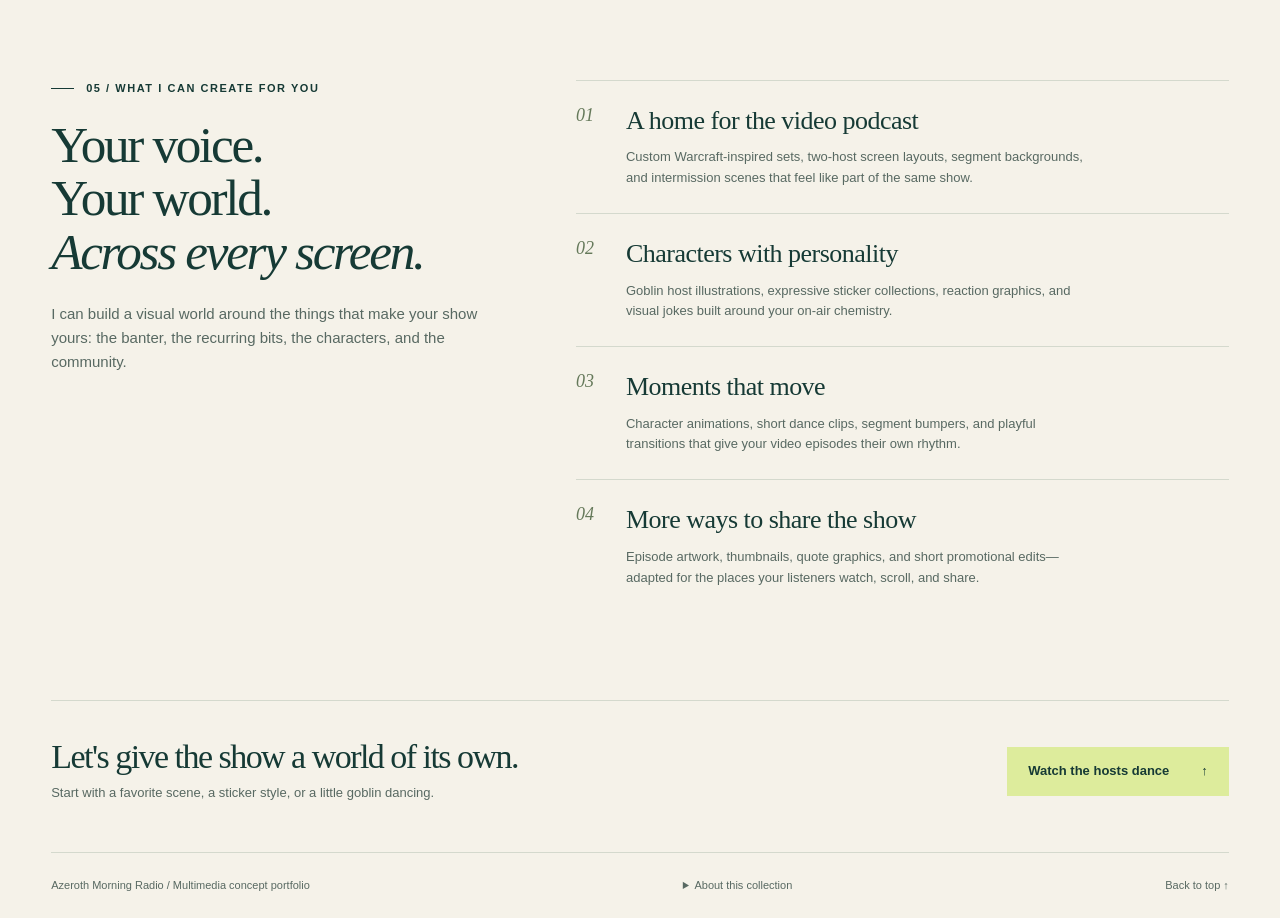
==== commit eadd8ec6: "Add browsable backgrounds for every podcast section" ====
--- a/index.html
+++ b/index.html
@@ -9,6 +9,7 @@
  <link rel="stylesheet" href="portfolio.css">
  <script src="portfolio-assets/portfolio-data.js" defer></script>
  <script src="animated-text/phrases.js" defer></script>
+ <script src="portfolio-assets/background-collections.js" defer></script>
  <script src="portfolio.js" defer></script>
 </head>
 <body id="top">
@@ -16,7 +17,7 @@
 <div class="wrap">
  <header class="masthead">
   <a class="brand" href="#top" aria-label="Azeroth Morning Radio portfolio home"><span class="brand-mark" aria-hidden="true">a.</span><span><b>Azeroth Morning Radio</b><small>A multimedia portfolio for Jibbs &amp; Kash</small></span></a>
-  <nav class="nav" aria-label="Main navigation"><a href="#motion">Motion</a><a href="#artwork">Artwork</a><a href="#stickers">Stickers</a><a href="#animated-text">Animated text</a><a href="#capabilities">What I can create ↗</a></nav>
+  <nav class="nav" aria-label="Main navigation"><a href="#motion">Motion</a><a href="#backgrounds">Backgrounds</a><a href="#artwork">Artwork</a><a href="#stickers">Stickers</a><a href="#animated-text">Animated text</a><a href="#capabilities">What I can create ↗</a></nav>
  </header>
  <main id="main">
   <section class="hero" id="motion" aria-labelledby="hero-title">
@@ -24,7 +25,7 @@
     <div class="eyebrow">Made for Azeroth Morning Radio</div>
     <h1 id="hero-title">Your show.<br>A whole<br><em>new world.</em></h1>
     <p>I bring your on-air personality to the screen—through worlds, characters, and a little goblin mischief.</p>
-    <a class="text-link" href="#artwork">Explore the work <span aria-hidden="true">↘</span></a>
+    <a class="text-link" href="#backgrounds">Explore the work <span aria-hidden="true">↘</span></a>
    </div>
    <div class="film-block" role="region" aria-roledescription="carousel" aria-label="Goblin host dance videos">
     <div class="film-topline"><span>THE HOSTS, IN MOTION</span><span id="dance-count">01 / 02</span></div>
@@ -51,8 +52,325 @@
    </div>
   </section>
   <div class="overview"><p>A world of possibilities for your next chapter.</p><div class="facts"><span><b>80</b> backgrounds</span><span><b>14</b> host stickers</span><span><b>02</b> dance films</span></div></div>
+  <section class="section background-library" id="backgrounds" aria-labelledby="library-title">
+   <div class="section-head"><div><div class="eyebrow">01 / The background library</div><h2 id="library-title">One show.<br><em>80 places to take it.</em></h2></div><p class="aside-copy">Ten parts of the show. Eight visual directions for each. From goblin newsrooms to peaceful moonwell gardens, with layouts for hosts recording miles apart.</p></div>
+   <div class="background-intro"><p>Explore each section below. Swipe or use the arrows, then select a scene for a full-size preview.</p><a class="text-link" href="backgrounds.html">Open the complete gallery <span aria-hidden="true">↗</span></a></div>
+   <nav class="background-jumps" id="section-links" aria-label="Jump to a background collection"><a href="#01-heroes-call">Heroes Call</a><a href="#02-goblin-news-network">Goblin News Network</a><a href="#03-snark">S.N.A.R.K.</a><a href="#04-mailbag-mayhem">Mailbag Mayhem</a><a href="#05-lore-lessons">Lore Lessons</a><a href="#06-this-month-in-azeroth">This Month in Azeroth</a><a href="#07-the-health-stone">The Health Stone</a><a href="#08-deep-thoughts-with-shifty">Deep Thoughts with Shifty</a><a href="#09-gobberbox">Gobberbox</a><a href="#10-commercial-break">Commercial Break</a></nav>
+   <div id="background-collections">
+    <section class="background-collection" id="01-heroes-call" data-background-carousel="01-heroes-call" role="region" aria-roledescription="carousel" aria-labelledby="01-heroes-call-title">
+     <div class="collection-head"><div><h3 id="01-heroes-call-title">Heroes Call</h3><p>Community spaces, guild halls, rooftops, and welcoming places to start the show.</p></div><div class="arrow-controls"><span class="collection-counter" data-background-counter>01 / 08</span><button class="arrow" data-background-prev aria-label="Previous Heroes Call background" disabled>←</button><button class="arrow" data-background-next aria-label="Next Heroes Call background" disabled>→</button></div></div>
+     <div class="background-track" tabindex="0" aria-label="Heroes Call backgrounds. Swipe or use left and right arrow keys.">
+      <figure class="background-card" role="group" aria-roledescription="slide" aria-label="Example 1 of 8: Stormwind Rooftop">
+       <button class="art-visual background-preview" data-background="0" aria-label="Preview Heroes Call example 1: Stormwind Rooftop"><img src="portfolio-assets/background-previews/01-heroes-call-example-01.webp" alt="A bright Stormwind rooftop community terrace with white carved stone, blue roofs and distant griffin towers; left edge a small yellow exclamation-point quest board, right edge a hearthstone beside a loaf of conjured bread." width="1000" height="563" loading="lazy"><span class="view-hint" aria-hidden="true">↗</span></button>
+       <figcaption><div><span class="background-example">EXAMPLE 01</span><h4>Stormwind Rooftop</h4></div><a href="01-heroes-call/01-stormwind-rooftop.png" download aria-label="Download Heroes Call example 1: Stormwind Rooftop PNG">Download PNG ↓</a></figcaption>
+      </figure><figure class="background-card" role="group" aria-roledescription="slide" aria-label="Example 2 of 8: Founders Point">
+       <button class="art-visual background-preview" data-background="1" aria-label="Preview Heroes Call example 2: Founders Point"><img src="portfolio-assets/background-previews/01-heroes-call-example-02.webp" alt="A welcoming player-housing cottage porch in Founder&#x27;s Point, cream plaster and blue shingles, apple blossom garden, miniature gold murloc toy on far right and guild invitation scroll on far left." width="1000" height="563" loading="lazy"><span class="view-hint" aria-hidden="true">↗</span></button>
+       <figcaption><div><span class="background-example">EXAMPLE 02</span><h4>Founders Point</h4></div><a href="01-heroes-call/02-founders-point.png" download aria-label="Download Heroes Call example 2: Founders Point PNG">Download PNG ↓</a></figcaption>
+      </figure><figure class="background-card" role="group" aria-roledescription="slide" aria-label="Example 3 of 8: Ironforge Guildhall">
+       <button class="art-visual background-preview" data-background="2" aria-label="Preview Heroes Call example 3: Ironforge Guildhall"><img src="portfolio-assets/background-previews/01-heroes-call-example-03.webp" alt="A warmly bright Ironforge dwarven guild hall: chunky honey-colored stone, a monumental distant forge arch, copper lamps, edge display of a stout smithing hammer and guild charter." width="1000" height="563" loading="lazy"><span class="view-hint" aria-hidden="true">↗</span></button>
+       <figcaption><div><span class="background-example">EXAMPLE 03</span><h4>Ironforge Guildhall</h4></div><a href="01-heroes-call/03-ironforge-guildhall.png" download aria-label="Download Heroes Call example 3: Ironforge Guildhall PNG">Download PNG ↓</a></figcaption>
+      </figure><figure class="background-card" role="group" aria-roledescription="slide" aria-label="Example 4 of 8: Bboralus">
+       <button class="art-visual background-preview" data-background="3" aria-label="Preview Heroes Call example 4: Bboralus"><img src="portfolio-assets/background-previews/01-heroes-call-example-04.webp" alt="A sunny Boralus harbor community pavilion with teal seawater and proud Kul Tiran ship silhouettes; rope-wrapped pillars, quest parchment on one side and a sailor&#x27;s bell on the other." width="1000" height="563" loading="lazy"><span class="view-hint" aria-hidden="true">↗</span></button>
+       <figcaption><div><span class="background-example">EXAMPLE 04</span><h4>Bboralus</h4></div><a href="01-heroes-call/04-bboralus.png" download aria-label="Download Heroes Call example 4: Bboralus PNG">Download PNG ↓</a></figcaption>
+      </figure><figure class="background-card" role="group" aria-roledescription="slide" aria-label="Example 5 of 8: Valdrakken Terrace">
+       <button class="art-visual background-preview" data-background="4" aria-label="Preview Heroes Call example 5: Valdrakken Terrace"><img src="portfolio-assets/background-previews/01-heroes-call-example-05.webp" alt="An airy Valdrakken terrace with turquoise dragon architecture, broad pale stonework and a distant dragon flying high; community notice stand on the far left and tiny whelpling plush at far right." width="1000" height="563" loading="lazy"><span class="view-hint" aria-hidden="true">↗</span></button>
+       <figcaption><div><span class="background-example">EXAMPLE 05</span><h4>Valdrakken Terrace</h4></div><a href="01-heroes-call/05-valdrakken-terrace.png" download aria-label="Download Heroes Call example 5: Valdrakken Terrace PNG">Download PNG ↓</a></figcaption>
+      </figure><figure class="background-card" role="group" aria-roledescription="slide" aria-label="Example 6 of 8: Pandaria Teahouse">
+       <button class="art-visual background-preview" data-background="5" aria-label="Preview Heroes Call example 6: Pandaria Teahouse"><img src="portfolio-assets/background-previews/01-heroes-call-example-06.webp" alt="An open-sided Jade Forest tea pavilion with jade-green hills, vermilion beams and pink blossom; two modest tea bowls at the edge, community invitation and a small jade cloud-serpent statuette." width="1000" height="563" loading="lazy"><span class="view-hint" aria-hidden="true">↗</span></button>
+       <figcaption><div><span class="background-example">EXAMPLE 06</span><h4>Pandaria Teahouse</h4></div><a href="01-heroes-call/06-pandaria-teahouse.png" download aria-label="Download Heroes Call example 6: Pandaria Teahouse PNG">Download PNG ↓</a></figcaption>
+      </figure><figure class="background-card" role="group" aria-roledescription="slide" aria-label="Example 7 of 8: Thunder Bluff">
+       <button class="art-visual background-preview" data-background="6" aria-label="Preview Heroes Call example 7: Thunder Bluff"><img src="portfolio-assets/background-previews/01-heroes-call-example-07.webp" alt="A golden-morning Thunder Bluff gathering lodge with ochre cloth, natural wood, mesas visible across clear sky, carved totem at edge and a basket of freshly baked bread." width="1000" height="563" loading="lazy"><span class="view-hint" aria-hidden="true">↗</span></button>
+       <figcaption><div><span class="background-example">EXAMPLE 07</span><h4>Thunder Bluff</h4></div><a href="01-heroes-call/07-thunder-bluff.png" download aria-label="Download Heroes Call example 7: Thunder Bluff PNG">Download PNG ↓</a></figcaption>
+      </figure><figure class="background-card" role="group" aria-roledescription="slide" aria-label="Example 8 of 8: Silvermoon Courtyard">
+       <button class="art-visual background-preview" data-background="7" aria-label="Preview Heroes Call example 8: Silvermoon Courtyard"><img src="portfolio-assets/background-previews/01-heroes-call-example-08.webp" alt="A brilliant Eversong courtyard in renewed Silvermoon: ivory sweeping arches, gold trees and red silk, a guild invitation stand and a single glowing mana-crystal lantern." width="1000" height="563" loading="lazy"><span class="view-hint" aria-hidden="true">↗</span></button>
+       <figcaption><div><span class="background-example">EXAMPLE 08</span><h4>Silvermoon Courtyard</h4></div><a href="01-heroes-call/08-silvermoon-courtyard.png" download aria-label="Download Heroes Call example 8: Silvermoon Courtyard PNG">Download PNG ↓</a></figcaption>
+      </figure>
+     </div>
+     <span class="sr-only" data-background-status aria-live="polite"></span>
+    </section>
+    <section class="background-collection" id="02-goblin-news-network" data-background-carousel="02-goblin-news-network" role="region" aria-roledescription="carousel" aria-labelledby="02-goblin-news-network-title">
+     <div class="collection-head"><div><h3 id="02-goblin-news-network-title">Goblin News Network</h3><p>Eight goblin-built newsrooms, each with two equal spaces for remote hosts.</p></div><div class="arrow-controls"><span class="collection-counter" data-background-counter>01 / 08</span><button class="arrow" data-background-prev aria-label="Previous Goblin News Network background" disabled>←</button><button class="arrow" data-background-next aria-label="Next Goblin News Network background" disabled>→</button></div></div>
+     <div class="background-track" tabindex="0" aria-label="Goblin News Network backgrounds. Swipe or use left and right arrow keys.">
+      <figure class="background-card" role="group" aria-roledescription="slide" aria-label="Example 1 of 8: Undermine Financial Desk">
+       <button class="art-visual background-preview" data-background="0" aria-label="Preview Goblin News Network example 1: Undermine Financial Desk"><img src="portfolio-assets/background-previews/02-goblin-news-network-example-01.webp" alt="Undermine underground goblin financial newsroom in an art-deco teal-and-gold factory loft, immense brightly illuminated cavern-city beyond windows, no blue outdoor sky. Chunky angled green metal city buildings, warm electric light. Coin counter and curling audit ticker at lower left; a tiny green goblin newsreader in headphones lower right." width="1000" height="563" loading="lazy"><span class="view-hint" aria-hidden="true">↗</span></button>
+       <figcaption><div><span class="background-example">EXAMPLE 01</span><h4>Undermine Financial Desk</h4></div><a href="02-goblin-news-network/01-undermine-financial-desk.png" download aria-label="Download Goblin News Network example 1: Undermine Financial Desk PNG">Download PNG ↓</a></figcaption>
+      </figure><figure class="background-card" role="group" aria-roledescription="slide" aria-label="Example 2 of 8: Bilgewater Harbor">
+       <button class="art-visual background-preview" data-background="1" aria-label="Preview Goblin News Network example 2: Bilgewater Harbor"><img src="portfolio-assets/background-previews/02-goblin-news-network-example-02.webp" alt="Bilgewater Harbor goblin dockside newsroom under vivid clear daylight: riveted mint-green curved sheet-metal hut, copper plumbing, oversized bolts, rocket-shaped cranes and scrap-metal wharves outside over turquoise sea. One brass radio and safe miniature rocket on left edge; green goblin newsreader holding a scroll at lower right." width="1000" height="563" loading="lazy"><span class="view-hint" aria-hidden="true">↗</span></button>
+       <figcaption><div><span class="background-example">EXAMPLE 02</span><h4>Bilgewater Harbor</h4></div><a href="02-goblin-news-network/02-bilgewater-harbor.png" download aria-label="Download Goblin News Network example 2: Bilgewater Harbor PNG">Download PNG ↓</a></figcaption>
+      </figure><figure class="background-card" role="group" aria-roledescription="slide" aria-label="Example 3 of 8: Booty Bay Wire Room">
+       <button class="art-visual background-preview" data-background="2" aria-label="Preview Goblin News Network example 3: Booty Bay Wire Room"><img src="portfolio-assets/background-previews/02-goblin-news-network-example-03.webp" alt="Booty Bay goblin pirate radio shack in bright tropical sun: tilted timber boards patched with turquoise riveted metal, yellow sail awning, curved mechanical pipe windows looking at the pirate harbor. Coin-operated microphone on left edge, compact brass telegraph, a green goblin reporter with a battered sea captain hat lower right." width="1000" height="563" loading="lazy"><span class="view-hint" aria-hidden="true">↗</span></button>
+       <figcaption><div><span class="background-example">EXAMPLE 03</span><h4>Booty Bay Wire Room</h4></div><a href="02-goblin-news-network/03-booty-bay-wire-room.png" download aria-label="Download Goblin News Network example 3: Booty Bay Wire Room PNG">Download PNG ↓</a></figcaption>
+      </figure><figure class="background-card" role="group" aria-roledescription="slide" aria-label="Example 4 of 8: Gadgetzan Broadcast">
+       <button class="art-visual background-preview" data-background="3" aria-label="Preview Goblin News Network example 4: Gadgetzan Broadcast"><img src="portfolio-assets/background-previews/02-goblin-news-network-example-04.webp" alt="Gadgetzan goblin desert broadcast station: cream and sun-yellow riveted metal, turquoise cooling pipes, angular goblin metal skyline amid Tanaris sand outside, bright daylight, a crooked antenna on the roof edge. One brass pressure gauge and red button left, a green goblin engineer-reporter in goggles lower right." width="1000" height="563" loading="lazy"><span class="view-hint" aria-hidden="true">↗</span></button>
+       <figcaption><div><span class="background-example">EXAMPLE 04</span><h4>Gadgetzan Broadcast</h4></div><a href="02-goblin-news-network/04-gadgetzan-broadcast.png" download aria-label="Download Goblin News Network example 4: Gadgetzan Broadcast PNG">Download PNG ↓</a></figcaption>
+      </figure><figure class="background-card" role="group" aria-roledescription="slide" aria-label="Example 5 of 8: Ratchet Freight Radio">
+       <button class="art-visual background-preview" data-background="4" aria-label="Preview Goblin News Network example 5: Ratchet Freight Radio"><img src="portfolio-assets/background-previews/02-goblin-news-network-example-05.webp" alt="Ratchet goblin freight-port radio balcony with bright green corrugated metal shelter, orange copper braces, oversized rivets, clear blue sky and small goblin cargo cranes by the sea. Compact shipping-scale and coin till at lower left, small green goblin radio announcer with invoices lower right." width="1000" height="563" loading="lazy"><span class="view-hint" aria-hidden="true">↗</span></button>
+       <figcaption><div><span class="background-example">EXAMPLE 05</span><h4>Ratchet Freight Radio</h4></div><a href="02-goblin-news-network/05-ratchet-freight-radio.png" download aria-label="Download Goblin News Network example 5: Ratchet Freight Radio PNG">Download PNG ↓</a></figcaption>
+      </figure><figure class="background-card" role="group" aria-roledescription="slide" aria-label="Example 6 of 8: Kezan Race Pit">
+       <button class="art-visual background-preview" data-background="5" aria-label="Preview Goblin News Network example 6: Kezan Race Pit"><img src="portfolio-assets/background-previews/02-goblin-news-network-example-06.webp" alt="A nostalgic pre-Cataclysm Kezan goblin racing-pit broadcast booth: vivid mint-green and cream bolted body panels, cropped checkerboard racing strip high above, rounded amber gauges, a sleek goblin hot-rod glimpse outside, bright daylight. A single turbo part left and small green goblin sports reporter in goggles lower right." width="1000" height="563" loading="lazy"><span class="view-hint" aria-hidden="true">↗</span></button>
+       <figcaption><div><span class="background-example">EXAMPLE 06</span><h4>Kezan Race Pit</h4></div><a href="02-goblin-news-network/06-kezan-race-pit.png" download aria-label="Download Goblin News Network example 6: Kezan Race Pit PNG">Download PNG ↓</a></figcaption>
+      </figure><figure class="background-card" role="group" aria-roledescription="slide" aria-label="Example 7 of 8: Zeppelin Control Room">
+       <button class="art-visual background-preview" data-background="6" aria-label="Preview Goblin News Network example 7: Zeppelin Control Room"><img src="portfolio-assets/background-previews/02-goblin-news-network-example-07.webp" alt="Inside a goblin-built zeppelin&#x27;s bright glass-and-riveted-metal radio gondola, sage-green beams, brass pipes, yellow pressure gauges, balloon rigging outside in blue sky. Shallow clean control-console edge with two big knobs, one red lever at lower left, a green goblin traffic reporter with headset lower right." width="1000" height="563" loading="lazy"><span class="view-hint" aria-hidden="true">↗</span></button>
+       <figcaption><div><span class="background-example">EXAMPLE 07</span><h4>Zeppelin Control Room</h4></div><a href="02-goblin-news-network/07-zeppelin-control-room.png" download aria-label="Download Goblin News Network example 7: Zeppelin Control Room PNG">Download PNG ↓</a></figcaption>
+      </figure><figure class="background-card" role="group" aria-roledescription="slide" aria-label="Example 8 of 8: Lost Isles Mobile Radio">
+       <button class="art-visual background-preview" data-background="7" aria-label="Preview Goblin News Network example 8: Lost Isles Mobile Radio"><img src="portfolio-assets/background-previews/02-goblin-news-network-example-08.webp" alt="A goblin survivor&#x27;s ingenious mobile beach radio shack in the Lost Isles: sunlit white sand and palm foliage outside, lime-green salvaged ship metal with huge rivets and patched orange tarp, one brass antenna cable and compact salvaged signal radio left; a small green goblin field reporter with goggles and a coconut cup lower right." width="1000" height="563" loading="lazy"><span class="view-hint" aria-hidden="true">↗</span></button>
+       <figcaption><div><span class="background-example">EXAMPLE 08</span><h4>Lost Isles Mobile Radio</h4></div><a href="02-goblin-news-network/08-lost-isles-mobile-radio.png" download aria-label="Download Goblin News Network example 8: Lost Isles Mobile Radio PNG">Download PNG ↓</a></figcaption>
+      </figure>
+     </div>
+     <span class="sr-only" data-background-status aria-live="polite"></span>
+    </section>
+    <section class="background-collection" id="03-snark" data-background-carousel="03-snark" role="region" aria-roledescription="carousel" aria-labelledby="03-snark-title">
+     <div class="collection-head"><div><h3 id="03-snark-title">S.N.A.R.K.</h3><p>Shifty, Grifty, strange machinery, coins, and one very tempting red button.</p></div><div class="arrow-controls"><span class="collection-counter" data-background-counter>01 / 08</span><button class="arrow" data-background-prev aria-label="Previous S.N.A.R.K. background" disabled>←</button><button class="arrow" data-background-next aria-label="Next S.N.A.R.K. background" disabled>→</button></div></div>
+     <div class="background-track" tabindex="0" aria-label="S.N.A.R.K. backgrounds. Swipe or use left and right arrow keys.">
+      <figure class="background-card" role="group" aria-roledescription="slide" aria-label="Example 1 of 8: Sunny Sound Workshop">
+       <button class="art-visual background-preview" data-background="0" aria-label="Preview S.N.A.R.K. example 1: Sunny Sound Workshop"><img src="portfolio-assets/background-previews/03-snark-example-01.webp" alt="A sunlight-flooded goblin sound workshop with cream plaster and turquoise metal, a chunky brass randomizer kiosk at far right, one big red launch button; Shifty at far left holds a gold coin by a mute lever, Grifty at far right looks tempted by the button." width="1000" height="563" loading="lazy"><span class="view-hint" aria-hidden="true">↗</span></button>
+       <figcaption><div><span class="background-example">EXAMPLE 01</span><h4>Sunny Sound Workshop</h4></div><a href="03-snark/01-sunny-sound-workshop.png" download aria-label="Download S.N.A.R.K. example 1: Sunny Sound Workshop PNG">Download PNG ↓</a></figcaption>
+      </figure><figure class="background-card" role="group" aria-roledescription="slide" aria-label="Example 2 of 8: Booty Bay Radio Shack">
+       <button class="art-visual background-preview" data-background="1" aria-label="Preview S.N.A.R.K. example 2: Booty Bay Radio Shack"><img src="portfolio-assets/background-previews/03-snark-example-02.webp" alt="A bright tropical Booty Bay radio shack, weathered painted coral planks and turquoise water, compact randomizer radio on an edge shelf, Shifty counting two coins on far left and Grifty beside a red button at far right." width="1000" height="563" loading="lazy"><span class="view-hint" aria-hidden="true">↗</span></button>
+       <figcaption><div><span class="background-example">EXAMPLE 02</span><h4>Booty Bay Radio Shack</h4></div><a href="03-snark/02-booty-bay-radio-shack.png" download aria-label="Download S.N.A.R.K. example 2: Booty Bay Radio Shack PNG">Download PNG ↓</a></figcaption>
+      </figure><figure class="background-card" role="group" aria-roledescription="slide" aria-label="Example 3 of 8: Darkmoon Game Booth">
+       <button class="art-visual background-preview" data-background="2" aria-label="Preview S.N.A.R.K. example 3: Darkmoon Game Booth"><img src="portfolio-assets/background-previews/03-snark-example-03.webp" alt="A cheerful daytime Darkmoon Faire game booth with plum-and-cream striped canopy, one oversized numbered spin wheel to the far right; Shifty with a coin purse at far left and Grifty with a button controller at far right." width="1000" height="563" loading="lazy"><span class="view-hint" aria-hidden="true">↗</span></button>
+       <figcaption><div><span class="background-example">EXAMPLE 03</span><h4>Darkmoon Game Booth</h4></div><a href="03-snark/03-darkmoon-game-booth.png" download aria-label="Download S.N.A.R.K. example 3: Darkmoon Game Booth PNG">Download PNG ↓</a></figcaption>
+      </figure><figure class="background-card" role="group" aria-roledescription="slide" aria-label="Example 4 of 8: Ironforge Sound Foundry">
+       <button class="art-visual background-preview" data-background="3" aria-label="Preview S.N.A.R.K. example 4: Ironforge Sound Foundry"><img src="portfolio-assets/background-previews/03-snark-example-04.webp" alt="A bright copper dwarven sound foundry with round brass acoustic horns and pale sandstone, very sparse steam; Shifty by a coin-operated mute lever at far left and Grifty by a red plunger switch at far right." width="1000" height="563" loading="lazy"><span class="view-hint" aria-hidden="true">↗</span></button>
+       <figcaption><div><span class="background-example">EXAMPLE 04</span><h4>Ironforge Sound Foundry</h4></div><a href="03-snark/04-ironforge-sound-foundry.png" download aria-label="Download S.N.A.R.K. example 4: Ironforge Sound Foundry PNG">Download PNG ↓</a></figcaption>
+      </figure><figure class="background-card" role="group" aria-roledescription="slide" aria-label="Example 5 of 8: Floating Arcane Lab">
+       <button class="art-visual background-preview" data-background="4" aria-label="Preview S.N.A.R.K. example 5: Floating Arcane Lab"><img src="portfolio-assets/background-previews/03-snark-example-05.webp" alt="An airy magical floating laboratory, lilac sky, pale floating stone islands and two tiny glowing mana crystals around margins; Shifty at left holding a gold fee invoice, Grifty at right with an absurdly small red launch switch." width="1000" height="563" loading="lazy"><span class="view-hint" aria-hidden="true">↗</span></button>
+       <figcaption><div><span class="background-example">EXAMPLE 05</span><h4>Floating Arcane Lab</h4></div><a href="03-snark/05-floating-arcane-lab.png" download aria-label="Download S.N.A.R.K. example 5: Floating Arcane Lab PNG">Download PNG ↓</a></figcaption>
+      </figure><figure class="background-card" role="group" aria-roledescription="slide" aria-label="Example 6 of 8: Kezan Casino Control">
+       <button class="art-visual background-preview" data-background="5" aria-label="Preview S.N.A.R.K. example 6: Kezan Casino Control"><img src="portfolio-assets/background-previews/03-snark-example-06.webp" alt="A bright art-deco Kezan control lounge in mint, ivory and gold with one slot-style topic randomizer at far right, clean geometric forms; Shifty smirking with coins left and Grifty pointing at a big red launch button right." width="1000" height="563" loading="lazy"><span class="view-hint" aria-hidden="true">↗</span></button>
+       <figcaption><div><span class="background-example">EXAMPLE 06</span><h4>Kezan Casino Control</h4></div><a href="03-snark/06-kezan-casino-control.png" download aria-label="Download S.N.A.R.K. example 6: Kezan Casino Control PNG">Download PNG ↓</a></figcaption>
+      </figure><figure class="background-card" role="group" aria-roledescription="slide" aria-label="Example 7 of 8: Sunlit Scrapyard">
+       <button class="art-visual background-preview" data-background="6" aria-label="Preview S.N.A.R.K. example 7: Sunlit Scrapyard"><img src="portfolio-assets/background-previews/03-snark-example-07.webp" alt="A sunny Tanaris salvage-yard radio porch with pale sand, faded turquoise metal, yellow canvas awning and a distant goblin rocket silhouette; Shifty coin-counting left and Grifty guarding one red button right." width="1000" height="563" loading="lazy"><span class="view-hint" aria-hidden="true">↗</span></button>
+       <figcaption><div><span class="background-example">EXAMPLE 07</span><h4>Sunlit Scrapyard</h4></div><a href="03-snark/07-sunlit-scrapyard.png" download aria-label="Download S.N.A.R.K. example 7: Sunlit Scrapyard PNG">Download PNG ↓</a></figcaption>
+      </figure><figure class="background-card" role="group" aria-roledescription="slide" aria-label="Example 8 of 8: Eversong Radio Booth">
+       <button class="art-visual background-preview" data-background="7" aria-label="Preview S.N.A.R.K. example 8: Eversong Radio Booth"><img src="portfolio-assets/background-previews/03-snark-example-08.webp" alt="A graceful Eversong radio pavilion, warm white marble, red-gold foliage, a comically improvised brass randomizer nestled at the right edge; Shifty charging a gold fee at left and Grifty eyeing a launch switch at right." width="1000" height="563" loading="lazy"><span class="view-hint" aria-hidden="true">↗</span></button>
+       <figcaption><div><span class="background-example">EXAMPLE 08</span><h4>Eversong Radio Booth</h4></div><a href="03-snark/08-eversong-radio-booth.png" download aria-label="Download S.N.A.R.K. example 8: Eversong Radio Booth PNG">Download PNG ↓</a></figcaption>
+      </figure>
+     </div>
+     <span class="sr-only" data-background-status aria-live="polite"></span>
+    </section>
+    <section class="background-collection" id="04-mailbag-mayhem" data-background-carousel="04-mailbag-mayhem" role="region" aria-roledescription="carousel" aria-labelledby="04-mailbag-mayhem-title">
+     <div class="collection-head"><div><h3 id="04-mailbag-mayhem-title">Mailbag Mayhem</h3><p>Post offices and courier stations with letters and the show&#x27;s bowl-of-questions idea.</p></div><div class="arrow-controls"><span class="collection-counter" data-background-counter>01 / 08</span><button class="arrow" data-background-prev aria-label="Previous Mailbag Mayhem background" disabled>←</button><button class="arrow" data-background-next aria-label="Next Mailbag Mayhem background" disabled>→</button></div></div>
+     <div class="background-track" tabindex="0" aria-label="Mailbag Mayhem backgrounds. Swipe or use left and right arrow keys.">
+      <figure class="background-card" role="group" aria-roledescription="slide" aria-label="Example 1 of 8: Stormwind Post Office">
+       <button class="art-visual background-preview" data-background="0" aria-label="Preview Mailbag Mayhem example 1: Stormwind Post Office"><img src="portfolio-assets/background-previews/04-mailbag-mayhem-example-01.webp" alt="A bright Stormwind postal counter with ivory stone, blue painted wood and distant castle roofs through a side window; clear glass bowl of folded listener questions at far left and classic WoW mailbox at far right." width="1000" height="563" loading="lazy"><span class="view-hint" aria-hidden="true">↗</span></button>
+       <figcaption><div><span class="background-example">EXAMPLE 01</span><h4>Stormwind Post Office</h4></div><a href="04-mailbag-mayhem/01-stormwind-post-office.png" download aria-label="Download Mailbag Mayhem example 1: Stormwind Post Office PNG">Download PNG ↓</a></figcaption>
+      </figure><figure class="background-card" role="group" aria-roledescription="slide" aria-label="Example 2 of 8: Elwynn Roadside">
+       <button class="art-visual background-preview" data-background="1" aria-label="Preview Mailbag Mayhem example 2: Elwynn Roadside"><img src="portfolio-assets/background-previews/04-mailbag-mayhem-example-02.webp" alt="A sunny Elwynn woodland postal shelter with warm timber, wildflowers and an open peaceful path; glass question bowl on left shelf, bulging canvas mail sack and small blue-roofed mailbox on right." width="1000" height="563" loading="lazy"><span class="view-hint" aria-hidden="true">↗</span></button>
+       <figcaption><div><span class="background-example">EXAMPLE 02</span><h4>Elwynn Roadside</h4></div><a href="04-mailbag-mayhem/02-elwynn-roadside.png" download aria-label="Download Mailbag Mayhem example 2: Elwynn Roadside PNG">Download PNG ↓</a></figcaption>
+      </figure><figure class="background-card" role="group" aria-roledescription="slide" aria-label="Example 3 of 8: Boralus Harbor Post">
+       <button class="art-visual background-preview" data-background="2" aria-label="Preview Mailbag Mayhem example 3: Boralus Harbor Post"><img src="portfolio-assets/background-previews/04-mailbag-mayhem-example-03.webp" alt="An airy Boralus harbormaster&#x27;s mail station with seafoam walls, brass porthole and blue sea; clear glass question bowl left, rolled sea charts and rope-tied mailbag at right." width="1000" height="563" loading="lazy"><span class="view-hint" aria-hidden="true">↗</span></button>
+       <figcaption><div><span class="background-example">EXAMPLE 03</span><h4>Boralus Harbor Post</h4></div><a href="04-mailbag-mayhem/03-boralus-harbor-post.png" download aria-label="Download Mailbag Mayhem example 3: Boralus Harbor Post PNG">Download PNG ↓</a></figcaption>
+      </figure><figure class="background-card" role="group" aria-roledescription="slide" aria-label="Example 4 of 8: Ironforge Pneumatic Mail">
+       <button class="art-visual background-preview" data-background="3" aria-label="Preview Mailbag Mayhem example 4: Ironforge Pneumatic Mail"><img src="portfolio-assets/background-previews/04-mailbag-mayhem-example-04.webp" alt="A bright dwarven mail depot with pale stone and a few thick copper pneumatic tubes at edges, a daylight shaft; glass question bowl left, one brass delivery capsule and mail sack right." width="1000" height="563" loading="lazy"><span class="view-hint" aria-hidden="true">↗</span></button>
+       <figcaption><div><span class="background-example">EXAMPLE 04</span><h4>Ironforge Pneumatic Mail</h4></div><a href="04-mailbag-mayhem/04-ironforge-pneumatic-mail.png" download aria-label="Download Mailbag Mayhem example 4: Ironforge Pneumatic Mail PNG">Download PNG ↓</a></figcaption>
+      </figure><figure class="background-card" role="group" aria-roledescription="slide" aria-label="Example 5 of 8: Dalaran Floating Post">
+       <button class="art-visual background-preview" data-background="4" aria-label="Preview Mailbag Mayhem example 5: Dalaran Floating Post"><img src="portfolio-assets/background-previews/04-mailbag-mayhem-example-05.webp" alt="A whimsical historical Dalaran-inspired lavender postal room, a few floating sealed envelopes only around edges, open sky and ivory columns; clear glass bowl of folded questions at left, blue arcane mailbox right." width="1000" height="563" loading="lazy"><span class="view-hint" aria-hidden="true">↗</span></button>
+       <figcaption><div><span class="background-example">EXAMPLE 05</span><h4>Dalaran Floating Post</h4></div><a href="04-mailbag-mayhem/05-dalaran-floating-post.png" download aria-label="Download Mailbag Mayhem example 5: Dalaran Floating Post PNG">Download PNG ↓</a></figcaption>
+      </figure><figure class="background-card" role="group" aria-roledescription="slide" aria-label="Example 6 of 8: Pandaria Parcel House">
+       <button class="art-visual background-preview" data-background="5" aria-label="Preview Mailbag Mayhem example 6: Pandaria Parcel House"><img src="portfolio-assets/background-previews/04-mailbag-mayhem-example-06.webp" alt="A sunlit Pandaren village parcel pavilion, jade roof tiles, peach blossoms and warm wooden shelves; glass bowl of questions at left, bamboo mail tube and neat parcels at right." width="1000" height="563" loading="lazy"><span class="view-hint" aria-hidden="true">↗</span></button>
+       <figcaption><div><span class="background-example">EXAMPLE 06</span><h4>Pandaria Parcel House</h4></div><a href="04-mailbag-mayhem/06-pandaria-parcel-house.png" download aria-label="Download Mailbag Mayhem example 6: Pandaria Parcel House PNG">Download PNG ↓</a></figcaption>
+      </figure><figure class="background-card" role="group" aria-roledescription="slide" aria-label="Example 7 of 8: Orgrimmar Post Camp">
+       <button class="art-visual background-preview" data-background="6" aria-label="Preview Mailbag Mayhem example 7: Orgrimmar Post Camp"><img src="portfolio-assets/background-previews/04-mailbag-mayhem-example-07.webp" alt="An open sunny Orgrimmar postal awning, terracotta stone, red canvas and chunky timber; clear glass bowl of folded questions left, spike-trimmed red mailbox and canvas sack right." width="1000" height="563" loading="lazy"><span class="view-hint" aria-hidden="true">↗</span></button>
+       <figcaption><div><span class="background-example">EXAMPLE 07</span><h4>Orgrimmar Post Camp</h4></div><a href="04-mailbag-mayhem/07-orgrimmar-post-camp.png" download aria-label="Download Mailbag Mayhem example 7: Orgrimmar Post Camp PNG">Download PNG ↓</a></figcaption>
+      </figure><figure class="background-card" role="group" aria-roledescription="slide" aria-label="Example 8 of 8: Silvermoon Courier">
+       <button class="art-visual background-preview" data-background="7" aria-label="Preview Mailbag Mayhem example 8: Silvermoon Courier"><img src="portfolio-assets/background-previews/04-mailbag-mayhem-example-08.webp" alt="An elegant bright Silvermoon courier alcove of ivory and gold, golden foliage visible beyond; clear glass question bowl left, curving red-and-gold mailbox and single floating envelope at right." width="1000" height="563" loading="lazy"><span class="view-hint" aria-hidden="true">↗</span></button>
+       <figcaption><div><span class="background-example">EXAMPLE 08</span><h4>Silvermoon Courier</h4></div><a href="04-mailbag-mayhem/08-silvermoon-courier.png" download aria-label="Download Mailbag Mayhem example 8: Silvermoon Courier PNG">Download PNG ↓</a></figcaption>
+      </figure>
+     </div>
+     <span class="sr-only" data-background-status aria-live="polite"></span>
+    </section>
+    <section class="background-collection" id="05-lore-lessons" data-background-carousel="05-lore-lessons" role="region" aria-roledescription="carousel" aria-labelledby="05-lore-lessons-title">
+     <div class="collection-head"><div><h3 id="05-lore-lessons-title">Lore Lessons</h3><p>Archives, scroll rooms, titan relics, and Warcraft-inspired history.</p></div><div class="arrow-controls"><span class="collection-counter" data-background-counter>01 / 08</span><button class="arrow" data-background-prev aria-label="Previous Lore Lessons background" disabled>←</button><button class="arrow" data-background-next aria-label="Next Lore Lessons background" disabled>→</button></div></div>
+     <div class="background-track" tabindex="0" aria-label="Lore Lessons backgrounds. Swipe or use left and right arrow keys.">
+      <figure class="background-card" role="group" aria-roledescription="slide" aria-label="Example 1 of 8: Titan Observatory">
+       <button class="art-visual background-preview" data-background="0" aria-label="Preview Lore Lessons example 1: Titan Observatory"><img src="portfolio-assets/background-previews/05-lore-lessons-example-01.webp" alt="A radiant Titan observatory with pale stone, gold geometric carvings and cool blue cosmic light through upper windows; enormous closed rune-bound book at far left and small brass Azeroth globe at right." width="1000" height="563" loading="lazy"><span class="view-hint" aria-hidden="true">↗</span></button>
+       <figcaption><div><span class="background-example">EXAMPLE 01</span><h4>Titan Observatory</h4></div><a href="05-lore-lessons/01-titan-observatory.png" download aria-label="Download Lore Lessons example 1: Titan Observatory PNG">Download PNG ↓</a></figcaption>
+      </figure><figure class="background-card" role="group" aria-roledescription="slide" aria-label="Example 2 of 8: Eversong Chronicles">
+       <button class="art-visual background-preview" data-background="1" aria-label="Preview Lore Lessons example 2: Eversong Chronicles"><img src="portfolio-assets/background-previews/05-lore-lessons-example-02.webp" alt="A sunlit Eversong reading terrace with white-gold arches and vivid red-gold leaves; left edge an open book of elven history and right edge one sealed purple Void crystal, bright and elegant." width="1000" height="563" loading="lazy"><span class="view-hint" aria-hidden="true">↗</span></button>
+       <figcaption><div><span class="background-example">EXAMPLE 02</span><h4>Eversong Chronicles</h4></div><a href="05-lore-lessons/02-eversong-chronicles.png" download aria-label="Download Lore Lessons example 2: Eversong Chronicles PNG">Download PNG ↓</a></figcaption>
+      </figure><figure class="background-card" role="group" aria-roledescription="slide" aria-label="Example 3 of 8: Ironforge Explorers">
+       <button class="art-visual background-preview" data-background="2" aria-label="Preview Lore Lessons example 3: Ironforge Explorers"><img src="portfolio-assets/background-previews/05-lore-lessons-example-03.webp" alt="A bright Ironforge Explorers&#x27; League museum study, pale sandstone, chunky amber pillars; fossil fragment and rolled expedition map at far left, modest bronze dwarf helm on right." width="1000" height="563" loading="lazy"><span class="view-hint" aria-hidden="true">↗</span></button>
+       <figcaption><div><span class="background-example">EXAMPLE 03</span><h4>Ironforge Explorers</h4></div><a href="05-lore-lessons/03-ironforge-explorers.png" download aria-label="Download Lore Lessons example 3: Ironforge Explorers PNG">Download PNG ↓</a></figcaption>
+      </figure><figure class="background-card" role="group" aria-roledescription="slide" aria-label="Example 4 of 8: Pandaria Scroll Sanctuary">
+       <button class="art-visual background-preview" data-background="3" aria-label="Preview Lore Lessons example 4: Pandaria Scroll Sanctuary"><img src="portfolio-assets/background-previews/05-lore-lessons-example-04.webp" alt="A peaceful jade-and-vermillion Pandaria Lorewalker pavilion above a sea of clouds; decorative scroll case on left and jade cloud-serpent statuette on right, broad quiet pale plaster center." width="1000" height="563" loading="lazy"><span class="view-hint" aria-hidden="true">↗</span></button>
+       <figcaption><div><span class="background-example">EXAMPLE 04</span><h4>Pandaria Scroll Sanctuary</h4></div><a href="05-lore-lessons/04-pandaria-scroll-sanctuary.png" download aria-label="Download Lore Lessons example 4: Pandaria Scroll Sanctuary PNG">Download PNG ↓</a></figcaption>
+      </figure><figure class="background-card" role="group" aria-roledescription="slide" aria-label="Example 5 of 8: Karazhan Morning Library">
+       <button class="art-visual background-preview" data-background="4" aria-label="Preview Lore Lessons example 5: Karazhan Morning Library"><img src="portfolio-assets/background-previews/05-lore-lessons-example-05.webp" alt="A whimsical Karazhan-inspired library in morning light, pale purple stone, towering shelves confined to sides and warm high windows; one floating book left and brass candlestick right, enchanting not ominous." width="1000" height="563" loading="lazy"><span class="view-hint" aria-hidden="true">↗</span></button>
+       <figcaption><div><span class="background-example">EXAMPLE 05</span><h4>Karazhan Morning Library</h4></div><a href="05-lore-lessons/05-karazhan-morning-library.png" download aria-label="Download Lore Lessons example 5: Karazhan Morning Library PNG">Download PNG ↓</a></figcaption>
+      </figure><figure class="background-card" role="group" aria-roledescription="slide" aria-label="Example 6 of 8: Zulaman Story Lodge">
+       <button class="art-visual background-preview" data-background="5" aria-label="Preview Lore Lessons example 6: Zulaman Story Lodge"><img src="portfolio-assets/background-previews/05-lore-lessons-example-06.webp" alt="An Amani-inspired sunlit archaeological story shelter on a Zul&#x27;Aman overlook, mossy sandstone and turquoise textiles; one carved animal tablet left and open field journal right. No invented release date labels." width="1000" height="563" loading="lazy"><span class="view-hint" aria-hidden="true">↗</span></button>
+       <figcaption><div><span class="background-example">EXAMPLE 06</span><h4>Zulaman Story Lodge</h4></div><a href="05-lore-lessons/06-zulaman-story-lodge.png" download aria-label="Download Lore Lessons example 6: Zulaman Story Lodge PNG">Download PNG ↓</a></figcaption>
+      </figure><figure class="background-card" role="group" aria-roledescription="slide" aria-label="Example 7 of 8: Dragon Isles Vault">
+       <button class="art-visual background-preview" data-background="6" aria-label="Preview Lore Lessons example 7: Dragon Isles Vault"><img src="portfolio-assets/background-previews/05-lore-lessons-example-07.webp" alt="An airy Dragon Isles history vault with sweeping turquoise arches, amber crystal skylights and pale stone; one dragon egg behind glass at left and draconic rune tablet at right." width="1000" height="563" loading="lazy"><span class="view-hint" aria-hidden="true">↗</span></button>
+       <figcaption><div><span class="background-example">EXAMPLE 07</span><h4>Dragon Isles Vault</h4></div><a href="05-lore-lessons/07-dragon-isles-vault.png" download aria-label="Download Lore Lessons example 7: Dragon Isles Vault PNG">Download PNG ↓</a></figcaption>
+      </figure><figure class="background-card" role="group" aria-roledescription="slide" aria-label="Example 8 of 8: Draenei Crystal Archive">
+       <button class="art-visual background-preview" data-background="7" aria-label="Preview Lore Lessons example 8: Draenei Crystal Archive"><img src="portfolio-assets/background-previews/05-lore-lessons-example-08.webp" alt="A brilliant Exodar-inspired crystalline archive in pearl, lilac and azure, immense translucent crystals placed far to the sides; one floating chronicle slate at left and small Naaru-shaped light sculpture right." width="1000" height="563" loading="lazy"><span class="view-hint" aria-hidden="true">↗</span></button>
+       <figcaption><div><span class="background-example">EXAMPLE 08</span><h4>Draenei Crystal Archive</h4></div><a href="05-lore-lessons/08-draenei-crystal-archive.png" download aria-label="Download Lore Lessons example 8: Draenei Crystal Archive PNG">Download PNG ↓</a></figcaption>
+      </figure>
+     </div>
+     <span class="sr-only" data-background-status aria-live="polite"></span>
+    </section>
+    <section class="background-collection" id="06-this-month-in-azeroth" data-background-carousel="06-this-month-in-azeroth" role="region" aria-roledescription="carousel" aria-labelledby="06-this-month-in-azeroth-title">
+     <div class="collection-head"><div><h3 id="06-this-month-in-azeroth-title">This Month in Azeroth</h3><p>Bronze timeways, clocks, calendars, and festival memories.</p></div><div class="arrow-controls"><span class="collection-counter" data-background-counter>01 / 08</span><button class="arrow" data-background-prev aria-label="Previous This Month in Azeroth background" disabled>←</button><button class="arrow" data-background-next aria-label="Next This Month in Azeroth background" disabled>→</button></div></div>
+     <div class="background-track" tabindex="0" aria-label="This Month in Azeroth backgrounds. Swipe or use left and right arrow keys.">
+      <figure class="background-card" role="group" aria-roledescription="slide" aria-label="Example 1 of 8: Bronze Dragon Timeways">
+       <button class="art-visual background-preview" data-background="0" aria-label="Preview This Month in Azeroth example 1: Bronze Dragon Timeways"><img src="portfolio-assets/background-previews/06-this-month-in-azeroth-example-01.webp" alt="A bright bronze dragonflight timeway conservatory, honey sandstone, enormous bronze gears only at outer edges, sunlit hourglass at left and a small bronze drake statuette right." width="1000" height="563" loading="lazy"><span class="view-hint" aria-hidden="true">↗</span></button>
+       <figcaption><div><span class="background-example">EXAMPLE 01</span><h4>Bronze Dragon Timeways</h4></div><a href="06-this-month-in-azeroth/01-bronze-dragon-timeways.png" download aria-label="Download This Month in Azeroth example 1: Bronze Dragon Timeways PNG">Download PNG ↓</a></figcaption>
+      </figure><figure class="background-card" role="group" aria-roledescription="slide" aria-label="Example 2 of 8: Stormwind Chronicle Room">
+       <button class="art-visual background-preview" data-background="1" aria-label="Preview This Month in Azeroth example 2: Stormwind Chronicle Room"><img src="portfolio-assets/background-previews/06-this-month-in-azeroth-example-02.webp" alt="A sunny Stormwind calendar study with cream stone and cobalt wainscoting; neat blank parchment calendar grid on left, archived news scrolls and a hearthstone on right." width="1000" height="563" loading="lazy"><span class="view-hint" aria-hidden="true">↗</span></button>
+       <figcaption><div><span class="background-example">EXAMPLE 02</span><h4>Stormwind Chronicle Room</h4></div><a href="06-this-month-in-azeroth/02-stormwind-chronicle-room.png" download aria-label="Download This Month in Azeroth example 2: Stormwind Chronicle Room PNG">Download PNG ↓</a></figcaption>
+      </figure><figure class="background-card" role="group" aria-roledescription="slide" aria-label="Example 3 of 8: Ironforge Clocktower">
+       <button class="art-visual background-preview" data-background="2" aria-label="Preview This Month in Azeroth example 3: Ironforge Clocktower"><img src="portfolio-assets/background-previews/06-this-month-in-azeroth-example-03.webp" alt="A bright Ironforge clocktower interior with giant copper clock mechanism at far left, pale stone and a broad warm skylight; small mechanical month counter and tankard at far right." width="1000" height="563" loading="lazy"><span class="view-hint" aria-hidden="true">↗</span></button>
+       <figcaption><div><span class="background-example">EXAMPLE 03</span><h4>Ironforge Clocktower</h4></div><a href="06-this-month-in-azeroth/03-ironforge-clocktower.png" download aria-label="Download This Month in Azeroth example 3: Ironforge Clocktower PNG">Download PNG ↓</a></figcaption>
+      </figure><figure class="background-card" role="group" aria-roledescription="slide" aria-label="Example 4 of 8: Caverns Of Time Pavilion">
+       <button class="art-visual background-preview" data-background="3" aria-label="Preview This Month in Azeroth example 4: Caverns Of Time Pavilion"><img src="portfolio-assets/background-previews/06-this-month-in-azeroth-example-04.webp" alt="A golden Caverns of Time desert pavilion at the cavern entrance, ochre rock, crystal-clear blue daylight and floating amber sand motes at corners; giant hourglass edge and one tiny dragon figurine." width="1000" height="563" loading="lazy"><span class="view-hint" aria-hidden="true">↗</span></button>
+       <figcaption><div><span class="background-example">EXAMPLE 04</span><h4>Caverns Of Time Pavilion</h4></div><a href="06-this-month-in-azeroth/04-caverns-of-time-pavilion.png" download aria-label="Download This Month in Azeroth example 4: Caverns Of Time Pavilion PNG">Download PNG ↓</a></figcaption>
+      </figure><figure class="background-card" role="group" aria-roledescription="slide" aria-label="Example 5 of 8: Darkmoon Almanac">
+       <button class="art-visual background-preview" data-background="4" aria-label="Preview This Month in Azeroth example 5: Darkmoon Almanac"><img src="portfolio-assets/background-previews/06-this-month-in-azeroth-example-05.webp" alt="A cheerful Darkmoon Faire almanac caravan with striped lilac-and-cream panels, afternoon sunlight and a distant carousel; paper calendar at left and a handful of fair tickets on right." width="1000" height="563" loading="lazy"><span class="view-hint" aria-hidden="true">↗</span></button>
+       <figcaption><div><span class="background-example">EXAMPLE 05</span><h4>Darkmoon Almanac</h4></div><a href="06-this-month-in-azeroth/05-darkmoon-almanac.png" download aria-label="Download This Month in Azeroth example 5: Darkmoon Almanac PNG">Download PNG ↓</a></figcaption>
+      </figure><figure class="background-card" role="group" aria-roledescription="slide" aria-label="Example 6 of 8: Lunar Festival Gallery">
+       <button class="art-visual background-preview" data-background="5" aria-label="Preview This Month in Azeroth example 6: Lunar Festival Gallery"><img src="portfolio-assets/background-previews/06-this-month-in-azeroth-example-06.webp" alt="A bright Moonglade heritage gallery with pale wood, red lanterns along top edge, distant green hills; lunar calendar scroll at left and one festival firework tube safely stored at right." width="1000" height="563" loading="lazy"><span class="view-hint" aria-hidden="true">↗</span></button>
+       <figcaption><div><span class="background-example">EXAMPLE 06</span><h4>Lunar Festival Gallery</h4></div><a href="06-this-month-in-azeroth/06-lunar-festival-gallery.png" download aria-label="Download This Month in Azeroth example 6: Lunar Festival Gallery PNG">Download PNG ↓</a></figcaption>
+      </figure><figure class="background-card" role="group" aria-roledescription="slide" aria-label="Example 7 of 8: Silvermoon Memory Salon">
+       <button class="art-visual background-preview" data-background="6" aria-label="Preview This Month in Azeroth example 7: Silvermoon Memory Salon"><img src="portfolio-assets/background-previews/06-this-month-in-azeroth-example-07.webp" alt="A radiant Silvermoon history salon with gold foliage, cream marble and deep red accents; timeworn calendar folio on left and rotating bronze celestial sphere on right." width="1000" height="563" loading="lazy"><span class="view-hint" aria-hidden="true">↗</span></button>
+       <figcaption><div><span class="background-example">EXAMPLE 07</span><h4>Silvermoon Memory Salon</h4></div><a href="06-this-month-in-azeroth/07-silvermoon-memory-salon.png" download aria-label="Download This Month in Azeroth example 7: Silvermoon Memory Salon PNG">Download PNG ↓</a></figcaption>
+      </figure><figure class="background-card" role="group" aria-roledescription="slide" aria-label="Example 8 of 8: Dalaran Clock Atelier">
+       <button class="art-visual background-preview" data-background="7" aria-label="Preview This Month in Azeroth example 8: Dalaran Clock Atelier"><img src="portfolio-assets/background-previews/06-this-month-in-azeroth-example-08.webp" alt="An airy historical Dalaran-inspired arcane clock atelier, light lavender and ivory, curved window looking into blue sky; floating sand timer left and sparse constellation chart right." width="1000" height="563" loading="lazy"><span class="view-hint" aria-hidden="true">↗</span></button>
+       <figcaption><div><span class="background-example">EXAMPLE 08</span><h4>Dalaran Clock Atelier</h4></div><a href="06-this-month-in-azeroth/08-dalaran-clock-atelier.png" download aria-label="Download This Month in Azeroth example 8: Dalaran Clock Atelier PNG">Download PNG ↓</a></figcaption>
+      </figure>
+     </div>
+     <span class="sr-only" data-background-status aria-live="polite"></span>
+    </section>
+    <section class="background-collection" id="07-the-health-stone" data-background-carousel="07-the-health-stone" role="region" aria-roledescription="carousel" aria-labelledby="07-the-health-stone-title">
+     <div class="collection-head"><div><h3 id="07-the-health-stone-title">The Health Stone</h3><p>Restful gardens and retreats with a green healthstone and small wellness props.</p></div><div class="arrow-controls"><span class="collection-counter" data-background-counter>01 / 08</span><button class="arrow" data-background-prev aria-label="Previous The Health Stone background" disabled>←</button><button class="arrow" data-background-next aria-label="Next The Health Stone background" disabled>→</button></div></div>
+     <div class="background-track" tabindex="0" aria-label="The Health Stone backgrounds. Swipe or use left and right arrow keys.">
+      <figure class="background-card" role="group" aria-roledescription="slide" aria-label="Example 1 of 8: Moonwell Garden">
+       <button class="art-visual background-preview" data-background="0" aria-label="Preview The Health Stone example 1: Moonwell Garden"><img src="portfolio-assets/background-previews/07-the-health-stone-example-01.webp" alt="A bright night-elven moonwell garden in gentle morning sun, pearly shallow water, sage-green leaves and lilac stone; glowing green healthstone at far left, clear water carafe and rolled stretching mat at right." width="1000" height="563" loading="lazy"><span class="view-hint" aria-hidden="true">↗</span></button>
+       <figcaption><div><span class="background-example">EXAMPLE 01</span><h4>Moonwell Garden</h4></div><a href="07-the-health-stone/01-moonwell-garden.png" download aria-label="Download The Health Stone example 1: Moonwell Garden PNG">Download PNG ↓</a></figcaption>
+      </figure><figure class="background-card" role="group" aria-roledescription="slide" aria-label="Example 2 of 8: Pandaria Wellness Pavilion">
+       <button class="art-visual background-preview" data-background="1" aria-label="Preview The Health Stone example 2: Pandaria Wellness Pavilion"><img src="portfolio-assets/background-previews/07-the-health-stone-example-02.webp" alt="A tranquil sunlit Pandaren tea pavilion, jade hills, peach blossom and cream canvas cushions; green healthstone beside tea bowl at left and water jug right." width="1000" height="563" loading="lazy"><span class="view-hint" aria-hidden="true">↗</span></button>
+       <figcaption><div><span class="background-example">EXAMPLE 02</span><h4>Pandaria Wellness Pavilion</h4></div><a href="07-the-health-stone/02-pandaria-wellness-pavilion.png" download aria-label="Download The Health Stone example 2: Pandaria Wellness Pavilion PNG">Download PNG ↓</a></figcaption>
+      </figure><figure class="background-card" role="group" aria-roledescription="slide" aria-label="Example 3 of 8: Elwynn Herbal Cottage">
+       <button class="art-visual background-preview" data-background="2" aria-label="Preview The Health Stone example 3: Elwynn Herbal Cottage"><img src="portfolio-assets/background-previews/07-the-health-stone-example-03.webp" alt="A fresh Elwynn herbal cottage with cream limewash, pale oak and open garden window; one pot of peacebloom left, luminous green healthstone and a simple glass of water right." width="1000" height="563" loading="lazy"><span class="view-hint" aria-hidden="true">↗</span></button>
+       <figcaption><div><span class="background-example">EXAMPLE 03</span><h4>Elwynn Herbal Cottage</h4></div><a href="07-the-health-stone/03-elwynn-herbal-cottage.png" download aria-label="Download The Health Stone example 3: Elwynn Herbal Cottage PNG">Download PNG ↓</a></figcaption>
+      </figure><figure class="background-card" role="group" aria-roledescription="slide" aria-label="Example 4 of 8: Boralus Seaside Rest">
+       <button class="art-visual background-preview" data-background="3" aria-label="Preview The Health Stone example 4: Boralus Seaside Rest"><img src="portfolio-assets/background-previews/07-the-health-stone-example-04.webp" alt="An airy Boralus seaside recovery porch with pale weathered wood, seafoam cloth and sunny ocean; green healthstone beside rolled towel left, water pitcher and boots neatly tucked right." width="1000" height="563" loading="lazy"><span class="view-hint" aria-hidden="true">↗</span></button>
+       <figcaption><div><span class="background-example">EXAMPLE 04</span><h4>Boralus Seaside Rest</h4></div><a href="07-the-health-stone/04-boralus-seaside-rest.png" download aria-label="Download The Health Stone example 4: Boralus Seaside Rest PNG">Download PNG ↓</a></figcaption>
+      </figure><figure class="background-card" role="group" aria-roledescription="slide" aria-label="Example 5 of 8: Thunder Bluff Breathing">
+       <button class="art-visual background-preview" data-background="4" aria-label="Preview The Health Stone example 5: Thunder Bluff Breathing"><img src="portfolio-assets/background-previews/07-the-health-stone-example-05.webp" alt="A spacious bright Thunder Bluff wellness terrace overlooking sweeping grassland and blue sky, cream hides and sage textiles; healthstone on low left shelf and carved water bowl on right." width="1000" height="563" loading="lazy"><span class="view-hint" aria-hidden="true">↗</span></button>
+       <figcaption><div><span class="background-example">EXAMPLE 05</span><h4>Thunder Bluff Breathing</h4></div><a href="07-the-health-stone/05-thunder-bluff-breathing.png" download aria-label="Download The Health Stone example 5: Thunder Bluff Breathing PNG">Download PNG ↓</a></figcaption>
+      </figure><figure class="background-card" role="group" aria-roledescription="slide" aria-label="Example 6 of 8: Azuremyst Crystal Retreat">
+       <button class="art-visual background-preview" data-background="5" aria-label="Preview The Health Stone example 6: Azuremyst Crystal Retreat"><img src="portfolio-assets/background-previews/07-the-health-stone-example-06.webp" alt="A luminous Azuremyst retreat of translucent lilac crystals and cream stone, sky-blue water beyond; green healthstone at far left and fresh water with a rolled mat at right." width="1000" height="563" loading="lazy"><span class="view-hint" aria-hidden="true">↗</span></button>
+       <figcaption><div><span class="background-example">EXAMPLE 06</span><h4>Azuremyst Crystal Retreat</h4></div><a href="07-the-health-stone/06-azuremyst-crystal-retreat.png" download aria-label="Download The Health Stone example 6: Azuremyst Crystal Retreat PNG">Download PNG ↓</a></figcaption>
+      </figure><figure class="background-card" role="group" aria-roledescription="slide" aria-label="Example 7 of 8: Eversong Rest Garden">
+       <button class="art-visual background-preview" data-background="6" aria-label="Preview The Health Stone example 7: Eversong Rest Garden"><img src="portfolio-assets/background-previews/07-the-health-stone-example-07.webp" alt="A sunlit Eversong restorative courtyard, warm white marble, gold leaves and red silk cushions; luminous green healthstone at left and polished brass water pitcher at right." width="1000" height="563" loading="lazy"><span class="view-hint" aria-hidden="true">↗</span></button>
+       <figcaption><div><span class="background-example">EXAMPLE 07</span><h4>Eversong Rest Garden</h4></div><a href="07-the-health-stone/07-eversong-rest-garden.png" download aria-label="Download The Health Stone example 7: Eversong Rest Garden PNG">Download PNG ↓</a></figcaption>
+      </figure><figure class="background-card" role="group" aria-roledescription="slide" aria-label="Example 8 of 8: Valdrakken Spa Balcony">
+       <button class="art-visual background-preview" data-background="7" aria-label="Preview The Health Stone example 8: Valdrakken Spa Balcony"><img src="portfolio-assets/background-previews/07-the-health-stone-example-08.webp" alt="An open Valdrakken spa balcony with pale turquoise stone and white clouds, elegant dragon-shaped water spout at outer edge; healthstone on left and a towel with tiny whelpling plush right." width="1000" height="563" loading="lazy"><span class="view-hint" aria-hidden="true">↗</span></button>
+       <figcaption><div><span class="background-example">EXAMPLE 08</span><h4>Valdrakken Spa Balcony</h4></div><a href="07-the-health-stone/08-valdrakken-spa-balcony.png" download aria-label="Download The Health Stone example 8: Valdrakken Spa Balcony PNG">Download PNG ↓</a></figcaption>
+      </figure>
+     </div>
+     <span class="sr-only" data-background-status aria-live="polite"></span>
+    </section>
+    <section class="background-collection" id="08-deep-thoughts-with-shifty" data-background-carousel="08-deep-thoughts-with-shifty" role="region" aria-roledescription="carousel" aria-labelledby="08-deep-thoughts-with-shifty-title">
+     <div class="collection-head"><div><h3 id="08-deep-thoughts-with-shifty-title">Deep Thoughts with Shifty</h3><p>Room to reflect, with coffee, quiet scenery, and the occasional stray coin.</p></div><div class="arrow-controls"><span class="collection-counter" data-background-counter>01 / 08</span><button class="arrow" data-background-prev aria-label="Previous Deep Thoughts with Shifty background" disabled>←</button><button class="arrow" data-background-next aria-label="Next Deep Thoughts with Shifty background" disabled>→</button></div></div>
+     <div class="background-track" tabindex="0" aria-label="Deep Thoughts with Shifty backgrounds. Swipe or use left and right arrow keys.">
+      <figure class="background-card" role="group" aria-roledescription="slide" aria-label="Example 1 of 8: Stormwind Morning Balcony">
+       <button class="art-visual background-preview" data-background="0" aria-label="Preview Deep Thoughts with Shifty example 1: Stormwind Morning Balcony"><img src="portfolio-assets/background-previews/08-deep-thoughts-with-shifty-example-01.webp" alt="A thoughtful sunny Stormwind balcony, pale ivory parapet and blue roof vista, one coffee cup and gold coin on far-left ledge, tiny open notebook at far right. No character present." width="1000" height="563" loading="lazy"><span class="view-hint" aria-hidden="true">↗</span></button>
+       <figcaption><div><span class="background-example">EXAMPLE 01</span><h4>Stormwind Morning Balcony</h4></div><a href="08-deep-thoughts-with-shifty/01-stormwind-morning-balcony.png" download aria-label="Download Deep Thoughts with Shifty example 1: Stormwind Morning Balcony PNG">Download PNG ↓</a></figcaption>
+      </figure><figure class="background-card" role="group" aria-roledescription="slide" aria-label="Example 2 of 8: Tanaris Desert Thoughts">
+       <button class="art-visual background-preview" data-background="1" aria-label="Preview Deep Thoughts with Shifty example 2: Tanaris Desert Thoughts"><img src="portfolio-assets/background-previews/08-deep-thoughts-with-shifty-example-02.webp" alt="A bright tranquil Tanaris desert lookout with sandstone shade pavilion, endless dunes and blue sky; a coffee cup beside an absurdly tiny hourglass on left, gold coin on right. No character." width="1000" height="563" loading="lazy"><span class="view-hint" aria-hidden="true">↗</span></button>
+       <figcaption><div><span class="background-example">EXAMPLE 02</span><h4>Tanaris Desert Thoughts</h4></div><a href="08-deep-thoughts-with-shifty/02-tanaris-desert-thoughts.png" download aria-label="Download Deep Thoughts with Shifty example 2: Tanaris Desert Thoughts PNG">Download PNG ↓</a></figcaption>
+      </figure><figure class="background-card" role="group" aria-roledescription="slide" aria-label="Example 3 of 8: Jade Forest Mist">
+       <button class="art-visual background-preview" data-background="2" aria-label="Preview Deep Thoughts with Shifty example 3: Jade Forest Mist"><img src="portfolio-assets/background-previews/08-deep-thoughts-with-shifty-example-03.webp" alt="An airy Jade Forest contemplation pavilion, jade-green mountains in soft morning mist, bamboo edges; tea cup and single question-mark-shaped carved stone at opposite edges. No character." width="1000" height="563" loading="lazy"><span class="view-hint" aria-hidden="true">↗</span></button>
+       <figcaption><div><span class="background-example">EXAMPLE 03</span><h4>Jade Forest Mist</h4></div><a href="08-deep-thoughts-with-shifty/03-jade-forest-mist.png" download aria-label="Download Deep Thoughts with Shifty example 3: Jade Forest Mist PNG">Download PNG ↓</a></figcaption>
+      </figure><figure class="background-card" role="group" aria-roledescription="slide" aria-label="Example 4 of 8: Ironforge High Window">
+       <button class="art-visual background-preview" data-background="3" aria-label="Preview Deep Thoughts with Shifty example 4: Ironforge High Window"><img src="portfolio-assets/background-previews/08-deep-thoughts-with-shifty-example-04.webp" alt="A bright quiet Ironforge reading nook with large circular daylight window, pale masonry and soft copper accents; one journal and coin on left, coffee mug on right. No character." width="1000" height="563" loading="lazy"><span class="view-hint" aria-hidden="true">↗</span></button>
+       <figcaption><div><span class="background-example">EXAMPLE 04</span><h4>Ironforge High Window</h4></div><a href="08-deep-thoughts-with-shifty/04-ironforge-high-window.png" download aria-label="Download Deep Thoughts with Shifty example 4: Ironforge High Window PNG">Download PNG ↓</a></figcaption>
+      </figure><figure class="background-card" role="group" aria-roledescription="slide" aria-label="Example 5 of 8: Nagrand Floating Islands">
+       <button class="art-visual background-preview" data-background="4" aria-label="Preview Deep Thoughts with Shifty example 5: Nagrand Floating Islands"><img src="portfolio-assets/background-previews/08-deep-thoughts-with-shifty-example-05.webp" alt="A sunlit Nagrand hilltop veranda with grassy floating islands under brilliant blue sky, cream canopy; single coffee cup left and tiny toy elekk on right. No character." width="1000" height="563" loading="lazy"><span class="view-hint" aria-hidden="true">↗</span></button>
+       <figcaption><div><span class="background-example">EXAMPLE 05</span><h4>Nagrand Floating Islands</h4></div><a href="08-deep-thoughts-with-shifty/05-nagrand-floating-islands.png" download aria-label="Download Deep Thoughts with Shifty example 5: Nagrand Floating Islands PNG">Download PNG ↓</a></figcaption>
+      </figure><figure class="background-card" role="group" aria-roledescription="slide" aria-label="Example 6 of 8: Eversong Philosophers">
+       <button class="art-visual background-preview" data-background="5" aria-label="Preview Deep Thoughts with Shifty example 6: Eversong Philosophers"><img src="portfolio-assets/background-previews/08-deep-thoughts-with-shifty-example-06.webp" alt="A warm Eversong philosopher&#x27;s garden with white stone, golden leaves and reflective pool; journal with blank pages left and a coin balanced on a teacup saucer right. No character." width="1000" height="563" loading="lazy"><span class="view-hint" aria-hidden="true">↗</span></button>
+       <figcaption><div><span class="background-example">EXAMPLE 06</span><h4>Eversong Philosophers</h4></div><a href="08-deep-thoughts-with-shifty/06-eversong-philosophers.png" download aria-label="Download Deep Thoughts with Shifty example 6: Eversong Philosophers PNG">Download PNG ↓</a></figcaption>
+      </figure><figure class="background-card" role="group" aria-roledescription="slide" aria-label="Example 7 of 8: Boralus Lighthouse">
+       <button class="art-visual background-preview" data-background="6" aria-label="Preview Deep Thoughts with Shifty example 7: Boralus Lighthouse"><img src="portfolio-assets/background-previews/08-deep-thoughts-with-shifty-example-07.webp" alt="A bright Boralus lighthouse study, whitewashed walls, panoramic ocean window and teal trim; coffee cup and spyglass at one edge, single gold coin at the other. No character." width="1000" height="563" loading="lazy"><span class="view-hint" aria-hidden="true">↗</span></button>
+       <figcaption><div><span class="background-example">EXAMPLE 07</span><h4>Boralus Lighthouse</h4></div><a href="08-deep-thoughts-with-shifty/07-boralus-lighthouse.png" download aria-label="Download Deep Thoughts with Shifty example 7: Boralus Lighthouse PNG">Download PNG ↓</a></figcaption>
+      </figure><figure class="background-card" role="group" aria-roledescription="slide" aria-label="Example 8 of 8: Azure Crystal Window">
+       <button class="art-visual background-preview" data-background="7" aria-label="Preview Deep Thoughts with Shifty example 8: Azure Crystal Window"><img src="portfolio-assets/background-previews/08-deep-thoughts-with-shifty-example-08.webp" alt="A luminous draenei crystalline observation room, lilac glass, pearl walls and azure sky; levitating smooth hearthstone at far left and simple notebook at far right. No character." width="1000" height="563" loading="lazy"><span class="view-hint" aria-hidden="true">↗</span></button>
+       <figcaption><div><span class="background-example">EXAMPLE 08</span><h4>Azure Crystal Window</h4></div><a href="08-deep-thoughts-with-shifty/08-azure-crystal-window.png" download aria-label="Download Deep Thoughts with Shifty example 8: Azure Crystal Window PNG">Download PNG ↓</a></figcaption>
+      </figure>
+     </div>
+     <span class="sr-only" data-background-status aria-live="polite"></span>
+    </section>
+    <section class="background-collection" id="09-gobberbox" data-background-carousel="09-gobberbox" role="region" aria-roledescription="carousel" aria-labelledby="09-gobberbox-title">
+     <div class="collection-head"><div><h3 id="09-gobberbox-title">Gobberbox</h3><p>Call-in studios with telephones, voice crystals, and caller lights.</p></div><div class="arrow-controls"><span class="collection-counter" data-background-counter>01 / 08</span><button class="arrow" data-background-prev aria-label="Previous Gobberbox background" disabled>←</button><button class="arrow" data-background-next aria-label="Next Gobberbox background" disabled>→</button></div></div>
+     <div class="background-track" tabindex="0" aria-label="Gobberbox backgrounds. Swipe or use left and right arrow keys.">
+      <figure class="background-card" role="group" aria-roledescription="slide" aria-label="Example 1 of 8: Stormwind Call In">
+       <button class="art-visual background-preview" data-background="0" aria-label="Preview Gobberbox example 1: Stormwind Call In"><img src="portfolio-assets/background-previews/09-gobberbox-example-01.webp" alt="A bright Stormwind call-in radio room with cream plaster, blue trim and soft sunbeams; magical brass telephone on left, red glowing caller lamp and notepad on right. No goblins or gnomes." width="1000" height="563" loading="lazy"><span class="view-hint" aria-hidden="true">↗</span></button>
+       <figcaption><div><span class="background-example">EXAMPLE 01</span><h4>Stormwind Call In</h4></div><a href="09-gobberbox/01-stormwind-call-in.png" download aria-label="Download Gobberbox example 1: Stormwind Call In PNG">Download PNG ↓</a></figcaption>
+      </figure><figure class="background-card" role="group" aria-roledescription="slide" aria-label="Example 2 of 8: Booty Bay Phone Booth">
+       <button class="art-visual background-preview" data-background="1" aria-label="Preview Gobberbox example 2: Booty Bay Phone Booth"><img src="portfolio-assets/background-previews/09-gobberbox-example-02.webp" alt="A tropical Booty Bay call-in porch with mint-painted timber and turquoise bay; enchanted brass telephone left, message scroll and seashell right. No goblins or gnomes." width="1000" height="563" loading="lazy"><span class="view-hint" aria-hidden="true">↗</span></button>
+       <figcaption><div><span class="background-example">EXAMPLE 02</span><h4>Booty Bay Phone Booth</h4></div><a href="09-gobberbox/02-booty-bay-phone-booth.png" download aria-label="Download Gobberbox example 2: Booty Bay Phone Booth PNG">Download PNG ↓</a></figcaption>
+      </figure><figure class="background-card" role="group" aria-roledescription="slide" aria-label="Example 3 of 8: Ironforge Switchboard">
+       <button class="art-visual background-preview" data-background="2" aria-label="Preview Gobberbox example 3: Ironforge Switchboard"><img src="portfolio-assets/background-previews/09-gobberbox-example-03.webp" alt="A brightly lit Ironforge telephone exchange with pale stone, copper cables restrained to edges, cream acoustic panels; compact brass switchboard left and red call light right. No goblins or gnomes." width="1000" height="563" loading="lazy"><span class="view-hint" aria-hidden="true">↗</span></button>
+       <figcaption><div><span class="background-example">EXAMPLE 03</span><h4>Ironforge Switchboard</h4></div><a href="09-gobberbox/03-ironforge-switchboard.png" download aria-label="Download Gobberbox example 3: Ironforge Switchboard PNG">Download PNG ↓</a></figcaption>
+      </figure><figure class="background-card" role="group" aria-roledescription="slide" aria-label="Example 4 of 8: Dalaran Crystal Line">
+       <button class="art-visual background-preview" data-background="3" aria-label="Preview Gobberbox example 4: Dalaran Crystal Line"><img src="portfolio-assets/background-previews/09-gobberbox-example-04.webp" alt="An airy historical Dalaran-inspired call-in studio with lilac-and-ivory arcs and floating sky view; one glowing communication crystal shaped like a handset left, little caller bell right. No characters." width="1000" height="563" loading="lazy"><span class="view-hint" aria-hidden="true">↗</span></button>
+       <figcaption><div><span class="background-example">EXAMPLE 04</span><h4>Dalaran Crystal Line</h4></div><a href="09-gobberbox/04-dalaran-crystal-line.png" download aria-label="Download Gobberbox example 4: Dalaran Crystal Line PNG">Download PNG ↓</a></figcaption>
+      </figure><figure class="background-card" role="group" aria-roledescription="slide" aria-label="Example 5 of 8: Pandaria Tea And Calls">
+       <button class="art-visual background-preview" data-background="4" aria-label="Preview Gobberbox example 5: Pandaria Tea And Calls"><img src="portfolio-assets/background-previews/09-gobberbox-example-05.webp" alt="A sunny Pandaren tea-room call-in studio with cream walls, bamboo and jade hills; quirky bamboo-and-brass telephone left, teacup and message slips right. No characters." width="1000" height="563" loading="lazy"><span class="view-hint" aria-hidden="true">↗</span></button>
+       <figcaption><div><span class="background-example">EXAMPLE 05</span><h4>Pandaria Tea And Calls</h4></div><a href="09-gobberbox/05-pandaria-tea-and-calls.png" download aria-label="Download Gobberbox example 5: Pandaria Tea And Calls PNG">Download PNG ↓</a></figcaption>
+      </figure><figure class="background-card" role="group" aria-roledescription="slide" aria-label="Example 6 of 8: Orgrimmar Radio Tent">
+       <button class="art-visual background-preview" data-background="5" aria-label="Preview Gobberbox example 6: Orgrimmar Radio Tent"><img src="portfolio-assets/background-previews/09-gobberbox-example-06.webp" alt="An open bright Orgrimmar radio tent of terracotta, pale canvas and timber, daylight beyond; rugged brass telephone left, clean message clipboard and single red call lamp right. No characters." width="1000" height="563" loading="lazy"><span class="view-hint" aria-hidden="true">↗</span></button>
+       <figcaption><div><span class="background-example">EXAMPLE 06</span><h4>Orgrimmar Radio Tent</h4></div><a href="09-gobberbox/06-orgrimmar-radio-tent.png" download aria-label="Download Gobberbox example 6: Orgrimmar Radio Tent PNG">Download PNG ↓</a></figcaption>
+      </figure><figure class="background-card" role="group" aria-roledescription="slide" aria-label="Example 7 of 8: Boralus Harbor Hotline">
+       <button class="art-visual background-preview" data-background="6" aria-label="Preview Gobberbox example 7: Boralus Harbor Hotline"><img src="portfolio-assets/background-previews/09-gobberbox-example-07.webp" alt="A cheerful Boralus port radio office, sea-green and cream, ocean view; naval brass speaking telephone left and neatly rolled message scroll right. No characters." width="1000" height="563" loading="lazy"><span class="view-hint" aria-hidden="true">↗</span></button>
+       <figcaption><div><span class="background-example">EXAMPLE 07</span><h4>Boralus Harbor Hotline</h4></div><a href="09-gobberbox/07-boralus-harbor-hotline.png" download aria-label="Download Gobberbox example 7: Boralus Harbor Hotline PNG">Download PNG ↓</a></figcaption>
+      </figure><figure class="background-card" role="group" aria-roledescription="slide" aria-label="Example 8 of 8: Valdrakken Voice Crystal">
+       <button class="art-visual background-preview" data-background="7" aria-label="Preview Gobberbox example 8: Valdrakken Voice Crystal"><img src="portfolio-assets/background-previews/09-gobberbox-example-08.webp" alt="A light turquoise Valdrakken communication pavilion under sunny clouds, carved dragon arches along sides; softly glowing voice crystal left and bronze call bell beside one blank notepad right. No characters." width="1000" height="563" loading="lazy"><span class="view-hint" aria-hidden="true">↗</span></button>
+       <figcaption><div><span class="background-example">EXAMPLE 08</span><h4>Valdrakken Voice Crystal</h4></div><a href="09-gobberbox/08-valdrakken-voice-crystal.png" download aria-label="Download Gobberbox example 8: Valdrakken Voice Crystal PNG">Download PNG ↓</a></figcaption>
+      </figure>
+     </div>
+     <span class="sr-only" data-background-status aria-live="polite"></span>
+    </section>
+    <section class="background-collection" id="10-commercial-break" data-background-carousel="10-commercial-break" role="region" aria-roledescription="carousel" aria-labelledby="10-commercial-break-title">
+     <div class="collection-head"><div><h3 id="10-commercial-break-title">Commercial Break</h3><p>Playful Azeroth product-showroom and refreshment-break scenes.</p></div><div class="arrow-controls"><span class="collection-counter" data-background-counter>01 / 08</span><button class="arrow" data-background-prev aria-label="Previous Commercial Break background" disabled>←</button><button class="arrow" data-background-next aria-label="Next Commercial Break background" disabled>→</button></div></div>
+     <div class="background-track" tabindex="0" aria-label="Commercial Break backgrounds. Swipe or use left and right arrow keys.">
+      <figure class="background-card" role="group" aria-roledescription="slide" aria-label="Example 1 of 8: Dwarven Jacuzzi Showroom">
+       <button class="art-visual background-preview" data-background="0" aria-label="Preview Commercial Break example 1: Dwarven Jacuzzi Showroom"><img src="portfolio-assets/background-previews/10-commercial-break-example-01.webp" alt="A cheerful sunlit dwarven homewares showroom in Ironforge, pale stone and copper; small chunky dwarven jacuzzi at far left with a yellow rubber duck, neatly rolled towels at far right. Clean open center." width="1000" height="563" loading="lazy"><span class="view-hint" aria-hidden="true">↗</span></button>
+       <figcaption><div><span class="background-example">EXAMPLE 01</span><h4>Dwarven Jacuzzi Showroom</h4></div><a href="10-commercial-break/01-dwarven-jacuzzi-showroom.png" download aria-label="Download Commercial Break example 1: Dwarven Jacuzzi Showroom PNG">Download PNG ↓</a></figcaption>
+      </figure><figure class="background-card" role="group" aria-roledescription="slide" aria-label="Example 2 of 8: Darkmoon Snack Stand">
+       <button class="art-visual background-preview" data-background="1" aria-label="Preview Commercial Break example 2: Darkmoon Snack Stand"><img src="portfolio-assets/background-previews/10-commercial-break-example-02.webp" alt="A brightly lit daytime Darkmoon Faire snack pavilion, lilac-and-cream stripes, distant carousel; a single green magical ice-cream cone in a stand at left, fair tickets and a little popcorn tub right." width="1000" height="563" loading="lazy"><span class="view-hint" aria-hidden="true">↗</span></button>
+       <figcaption><div><span class="background-example">EXAMPLE 02</span><h4>Darkmoon Snack Stand</h4></div><a href="10-commercial-break/02-darkmoon-snack-stand.png" download aria-label="Download Commercial Break example 2: Darkmoon Snack Stand PNG">Download PNG ↓</a></figcaption>
+      </figure><figure class="background-card" role="group" aria-roledescription="slide" aria-label="Example 3 of 8: Brewfest Garden">
+       <button class="art-visual background-preview" data-background="2" aria-label="Preview Commercial Break example 3: Brewfest Garden"><img src="portfolio-assets/background-previews/10-commercial-break-example-03.webp" alt="A sunny Brewfest garden terrace with honey timber, cream canopy and colorful flowers, modest miniature keg left and pretzel on a small plate right, broad empty center." width="1000" height="563" loading="lazy"><span class="view-hint" aria-hidden="true">↗</span></button>
+       <figcaption><div><span class="background-example">EXAMPLE 03</span><h4>Brewfest Garden</h4></div><a href="10-commercial-break/03-brewfest-garden.png" download aria-label="Download Commercial Break example 3: Brewfest Garden PNG">Download PNG ↓</a></figcaption>
+      </figure><figure class="background-card" role="group" aria-roledescription="slide" aria-label="Example 4 of 8: Tanaris Rocket Chair">
+       <button class="art-visual background-preview" data-background="3" aria-label="Preview Commercial Break example 4: Tanaris Rocket Chair"><img src="portfolio-assets/background-previews/10-commercial-break-example-04.webp" alt="A bright Tanaris roadside product showroom under pale teal canvas, warm dunes and blue sky; one playful small rocket-powered chair tucked far left, folded safety instruction scroll at right. No characters." width="1000" height="563" loading="lazy"><span class="view-hint" aria-hidden="true">↗</span></button>
+       <figcaption><div><span class="background-example">EXAMPLE 04</span><h4>Tanaris Rocket Chair</h4></div><a href="10-commercial-break/04-tanaris-rocket-chair.png" download aria-label="Download Commercial Break example 4: Tanaris Rocket Chair PNG">Download PNG ↓</a></figcaption>
+      </figure><figure class="background-card" role="group" aria-roledescription="slide" aria-label="Example 5 of 8: Founders Point Homewares">
+       <button class="art-visual background-preview" data-background="4" aria-label="Preview Commercial Break example 5: Founders Point Homewares"><img src="portfolio-assets/background-previews/10-commercial-break-example-05.webp" alt="A sunny Founder&#x27;s Point player-housing decor showroom, cream plaster and blue-roofed cottages outside; miniature gold murloc plush on left, rolled house plan and hearthstone on right." width="1000" height="563" loading="lazy"><span class="view-hint" aria-hidden="true">↗</span></button>
+       <figcaption><div><span class="background-example">EXAMPLE 05</span><h4>Founders Point Homewares</h4></div><a href="10-commercial-break/05-founders-point-homewares.png" download aria-label="Download Commercial Break example 5: Founders Point Homewares PNG">Download PNG ↓</a></figcaption>
+      </figure><figure class="background-card" role="group" aria-roledescription="slide" aria-label="Example 6 of 8: Boralus Seaside Supplies">
+       <button class="art-visual background-preview" data-background="5" aria-label="Preview Commercial Break example 6: Boralus Seaside Supplies"><img src="portfolio-assets/background-previews/10-commercial-break-example-06.webp" alt="A sunny Boralus seafaring supplies veranda, teal water and pale weathered timber; fishing bobber and boots at far left, kettle and plain mug at right." width="1000" height="563" loading="lazy"><span class="view-hint" aria-hidden="true">↗</span></button>
+       <figcaption><div><span class="background-example">EXAMPLE 06</span><h4>Boralus Seaside Supplies</h4></div><a href="10-commercial-break/06-boralus-seaside-supplies.png" download aria-label="Download Commercial Break example 6: Boralus Seaside Supplies PNG">Download PNG ↓</a></figcaption>
+      </figure><figure class="background-card" role="group" aria-roledescription="slide" aria-label="Example 7 of 8: Silvermoon Mana Cafe">
+       <button class="art-visual background-preview" data-background="6" aria-label="Preview Commercial Break example 7: Silvermoon Mana Cafe"><img src="portfolio-assets/background-previews/10-commercial-break-example-07.webp" alt="An elegant daylight Silvermoon mana cafe, ivory and gold with red leaf garden; one blue mana bun on a saucer left and graceful mana-crystal beverage carafe right." width="1000" height="563" loading="lazy"><span class="view-hint" aria-hidden="true">↗</span></button>
+       <figcaption><div><span class="background-example">EXAMPLE 07</span><h4>Silvermoon Mana Cafe</h4></div><a href="10-commercial-break/07-silvermoon-mana-cafe.png" download aria-label="Download Commercial Break example 7: Silvermoon Mana Cafe PNG">Download PNG ↓</a></figcaption>
+      </figure><figure class="background-card" role="group" aria-roledescription="slide" aria-label="Example 8 of 8: Pandaria Market Break">
+       <button class="art-visual background-preview" data-background="7" aria-label="Preview Commercial Break example 8: Pandaria Market Break"><img src="portfolio-assets/background-previews/10-commercial-break-example-08.webp" alt="A cheerful sunlit Pandaren market pavilion, jade-and-cream palette, cherry blossom at edges; steaming bamboo bun basket far left and a tiny jade cloud serpent toy on right." width="1000" height="563" loading="lazy"><span class="view-hint" aria-hidden="true">↗</span></button>
+       <figcaption><div><span class="background-example">EXAMPLE 08</span><h4>Pandaria Market Break</h4></div><a href="10-commercial-break/08-pandaria-market-break.png" download aria-label="Download Commercial Break example 8: Pandaria Market Break PNG">Download PNG ↓</a></figcaption>
+      </figure>
+     </div>
+     <span class="sr-only" data-background-status aria-live="polite"></span>
+    </section>
+   </div>
+  </section>
   <section class="section" id="artwork" aria-labelledby="artwork-title">
-   <div class="section-head"><div><div class="eyebrow">01 / The wider collection</div><h2 id="artwork-title">Ideas worth<br><em>getting lost in.</em></h2></div><p class="aside-copy">Beyond the 80 backgrounds: character studies, studio concepts, host layouts, and early experiments. Take a look around.</p></div>
+   <div class="section-head"><div><div class="eyebrow">02 / The wider collection</div><h2 id="artwork-title">Ideas worth<br><em>getting lost in.</em></h2></div><p class="aside-copy">Beyond the 80 backgrounds: character studies, studio concepts, host layouts, and early experiments. Take a look around.</p></div>
    <div id="art-carousel" role="region" aria-roledescription="carousel" aria-label="Extra artwork outside the 80 backgrounds">
     <div class="toolbar"><label for="art-filter">Explore <select id="art-filter"><option value="all">All extra artwork</option></select></label><button class="toggle" id="art-pause" aria-pressed="false">Ⅱ Pause carousel</button></div>
     <div class="art-track" id="art-track" tabindex="0" aria-label="Artwork carousel. Swipe or use left and right arrow keys."></div>
@@ -62,12 +380,7 @@
   </section>
  </main>
 </div>
-<section class="library" aria-labelledby="library-title">
- <div class="wrap library-inner">
-  <figure class="library-picture"><a href="backgrounds.html#01-heroes-call"><img src="portfolio-assets/previews/01-heroes-call.webp" alt="A bright Warcraft-inspired Stormwind rooftop studio overlooking blue-roofed towers, with an Alliance flag." width="1000" height="563" loading="lazy"></a><figcaption class="library-caption">Heroes Call / Stormwind Rooftop / One of 80 widescreen scenes</figcaption></figure>
-  <div><div class="eyebrow">02 / The background library</div><h2 id="library-title">One show.<br><em>80 places to take it.</em></h2><p>Ten parts of the show. Eight visual directions for each. From goblin newsrooms to peaceful moonwell gardens, with layouts for hosts recording miles apart.</p><a class="solid-link" href="backgrounds.html">Browse all 80 backgrounds <span aria-hidden="true">↗</span></a><nav class="section-links" id="section-links" aria-label="Background collections"></nav></div>
- </div>
-</section>
+
 <section class="stickers section" id="stickers" aria-labelledby="stickers-title">
  <div class="wrap">
   <div class="section-head"><div><div class="eyebrow">03 / Pocket-sized personality</div><h2 id="stickers-title">Two looks.<br><em>Same trouble.</em></h2></div><p class="aside-copy">Your hosts, with a goblin twist. Pick the cute treatment or the classic look, then find a reaction for the moment.</p></div>
--- a/portfolio.css
+++ b/portfolio.css
@@ -10,3 +10,8 @@
 @media(max-width:760px){.text-studio{grid-template-columns:1fr;gap:28px}.art-track:after{flex-basis:calc(15% - 16px)}.nav{flex-wrap:wrap}.brand b{font-size:24px}}
 @media(max-width:480px){.art-track:after{flex-basis:calc(8% - 16px)}.nav{gap:12px 18px;justify-content:flex-start}.brand b{font-size:23px}.text-meta{grid-template-columns:1fr}.text-meta>p:last-child{grid-column:auto}.phrase-list b{font-size:20px}.text-player-controls>span{width:100%}}
 .sticker-card:first-child .sticker-visual{position:relative;min-height:0}.sticker-card:first-child .sticker-visual img{position:absolute;inset:10px;width:calc(100% - 20px);height:calc(100% - 20px);max-height:none;object-fit:contain}
+
+.background-library{padding-bottom:48px}.background-intro{display:flex;align-items:center;justify-content:space-between;gap:24px;margin-block:6px 28px}.background-intro p{font-size:13px;color:var(--muted);max-width:58ch}.background-intro .text-link{font-size:12px;white-space:nowrap;gap:15px}.background-jumps{display:flex;flex-wrap:wrap;column-gap:24px;row-gap:8px;margin-bottom:42px}.background-jumps a{font-size:12px;text-decoration:none;border-bottom:1px solid var(--line);padding-block:8px;min-height:36px}.background-jumps a:hover{border-color:var(--ink)}.background-collection{border-top:1px solid var(--line);padding-block:30px 44px;scroll-margin-top:28px;min-width:0}.collection-head{display:flex;justify-content:space-between;align-items:flex-start;gap:24px;margin-bottom:22px}.collection-head h3{font:400 clamp(25px,3vw,37px)/1.12 var(--serif);letter-spacing:-.035em}.collection-head p{color:var(--muted);font-size:12px;max-width:66ch;margin-top:10px}.collection-head .arrow-controls{flex-shrink:0;margin-top:2px}.collection-counter{font-size:12px;font-variant-numeric:tabular-nums;margin-right:10px;min-width:52px}.background-track{display:flex;gap:24px;overflow-x:auto;scroll-snap-type:x mandatory;overscroll-behavior-x:contain;scrollbar-width:thin;scrollbar-color:#a3b08d transparent;padding-bottom:14px;position:relative}.background-track:after{content:'';flex:0 0 calc(38% - 24px)}.background-card{flex:0 0 62%;min-width:0;scroll-snap-align:start;scroll-snap-stop:always}.background-card figcaption{display:flex;align-items:center;justify-content:space-between;gap:18px;padding-top:16px}.background-example{display:block;font-size:9px;font-weight:650;letter-spacing:.12em;color:var(--muted);margin-bottom:5px}.background-card h4{font-size:15px;font-weight:600;line-height:1.35}.background-card figcaption>a{font-size:11px;font-weight:650;white-space:nowrap;display:inline-flex;align-items:center;min-height:44px}.background-preview img{object-fit:cover}.background-track:focus-visible{outline-offset:6px}.background-collection .arrow{min-width:44px;min-height:44px}.background-library+.section{border-top:1px solid var(--line)}
+@media(max-width:760px){.background-intro{align-items:flex-start;flex-direction:column;gap:14px}.background-jumps{column-gap:18px;margin-bottom:26px}.background-card{flex-basis:88%}.background-track{gap:16px}.background-track:after{flex-basis:calc(12% - 16px)}.collection-head h3{font-size:28px}.collection-head{gap:16px}.collection-head p{max-width:48ch}.collection-counter{margin-right:4px}.background-collection{padding-block:26px 34px}}
+@media(max-width:480px){.background-card{flex-basis:92%}.background-track:after{flex-basis:calc(8% - 16px)}.collection-head{flex-wrap:wrap;gap:16px}.collection-head .arrow-controls{margin-left:auto}.background-card figcaption{align-items:flex-start;flex-direction:column;gap:0;padding-top:12px}.background-card figcaption>a{font-size:12px;min-height:44px}.background-card h4{font-size:16px}.background-jumps{column-gap:16px;row-gap:2px}.background-jumps a{font-size:11px;min-height:40px}.background-library{padding-bottom:20px}}
+@media(prefers-reduced-motion:reduce){.background-track{scroll-behavior:auto}}
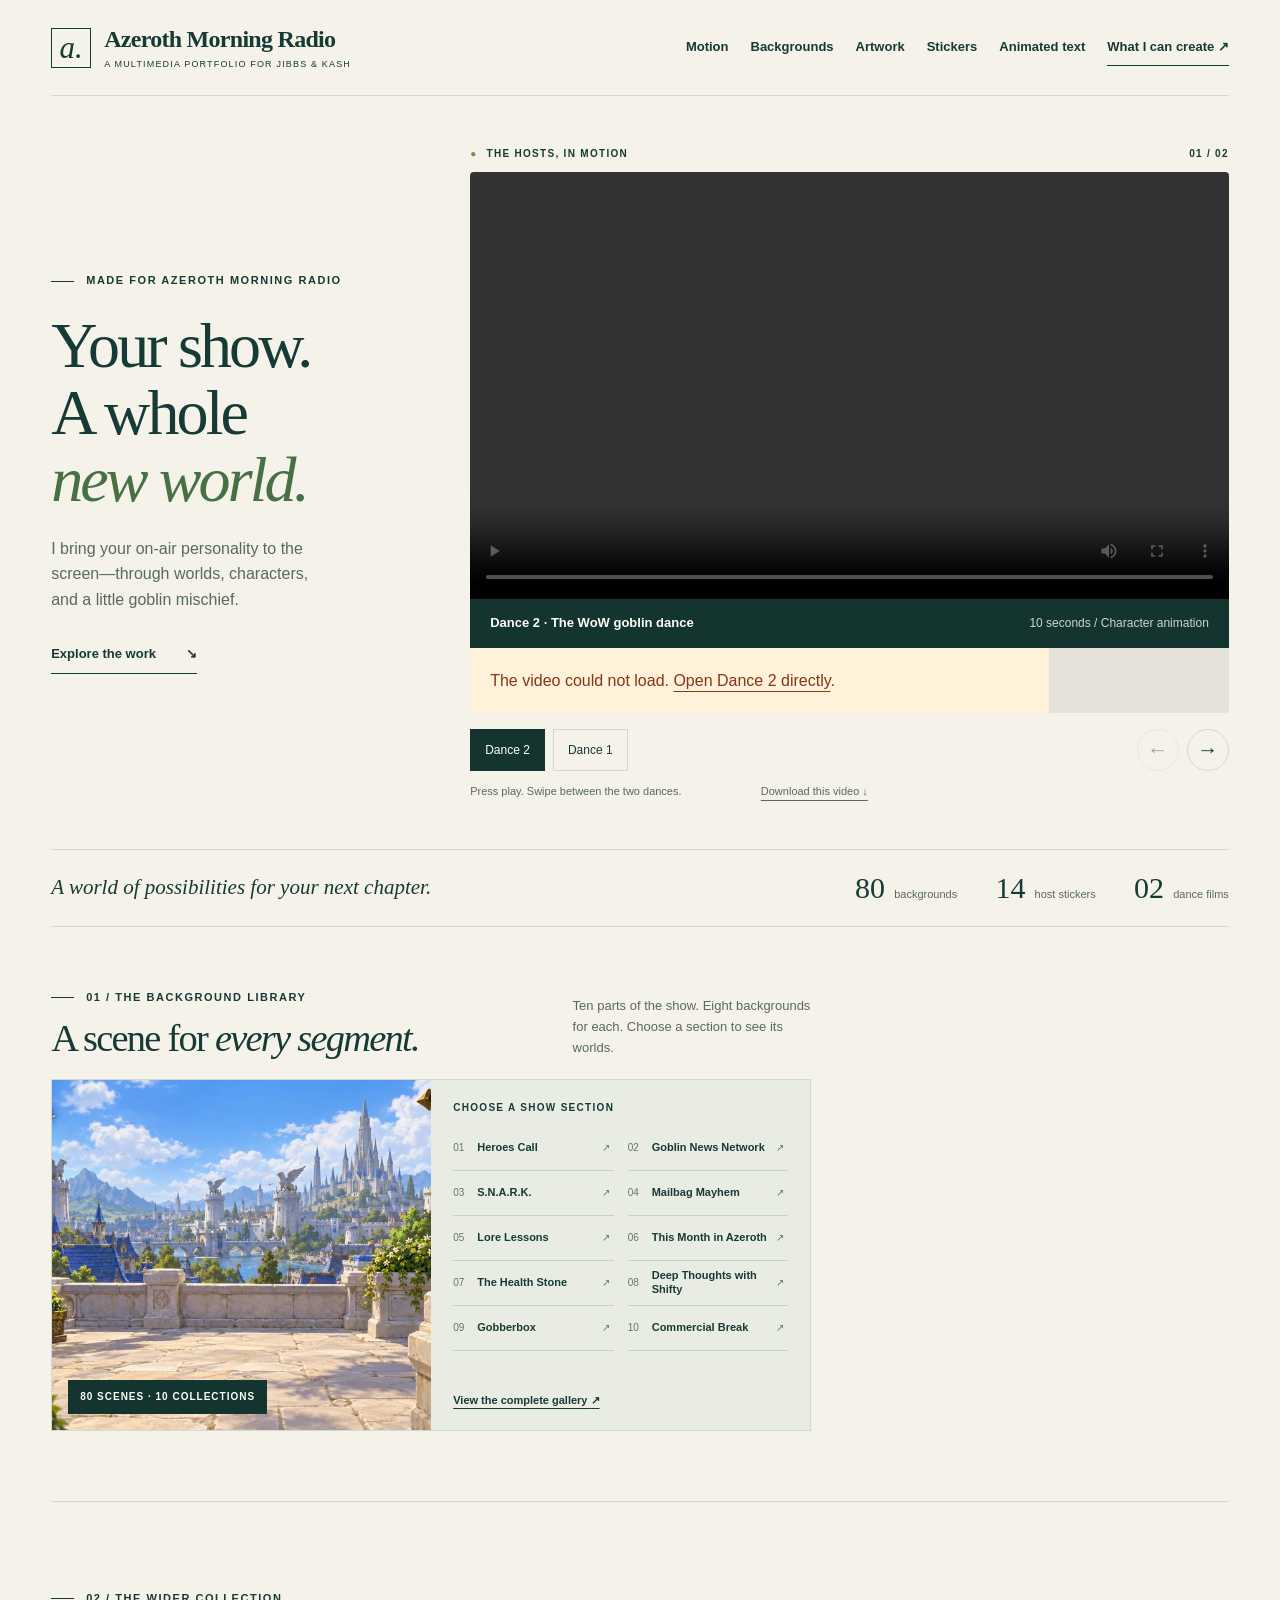
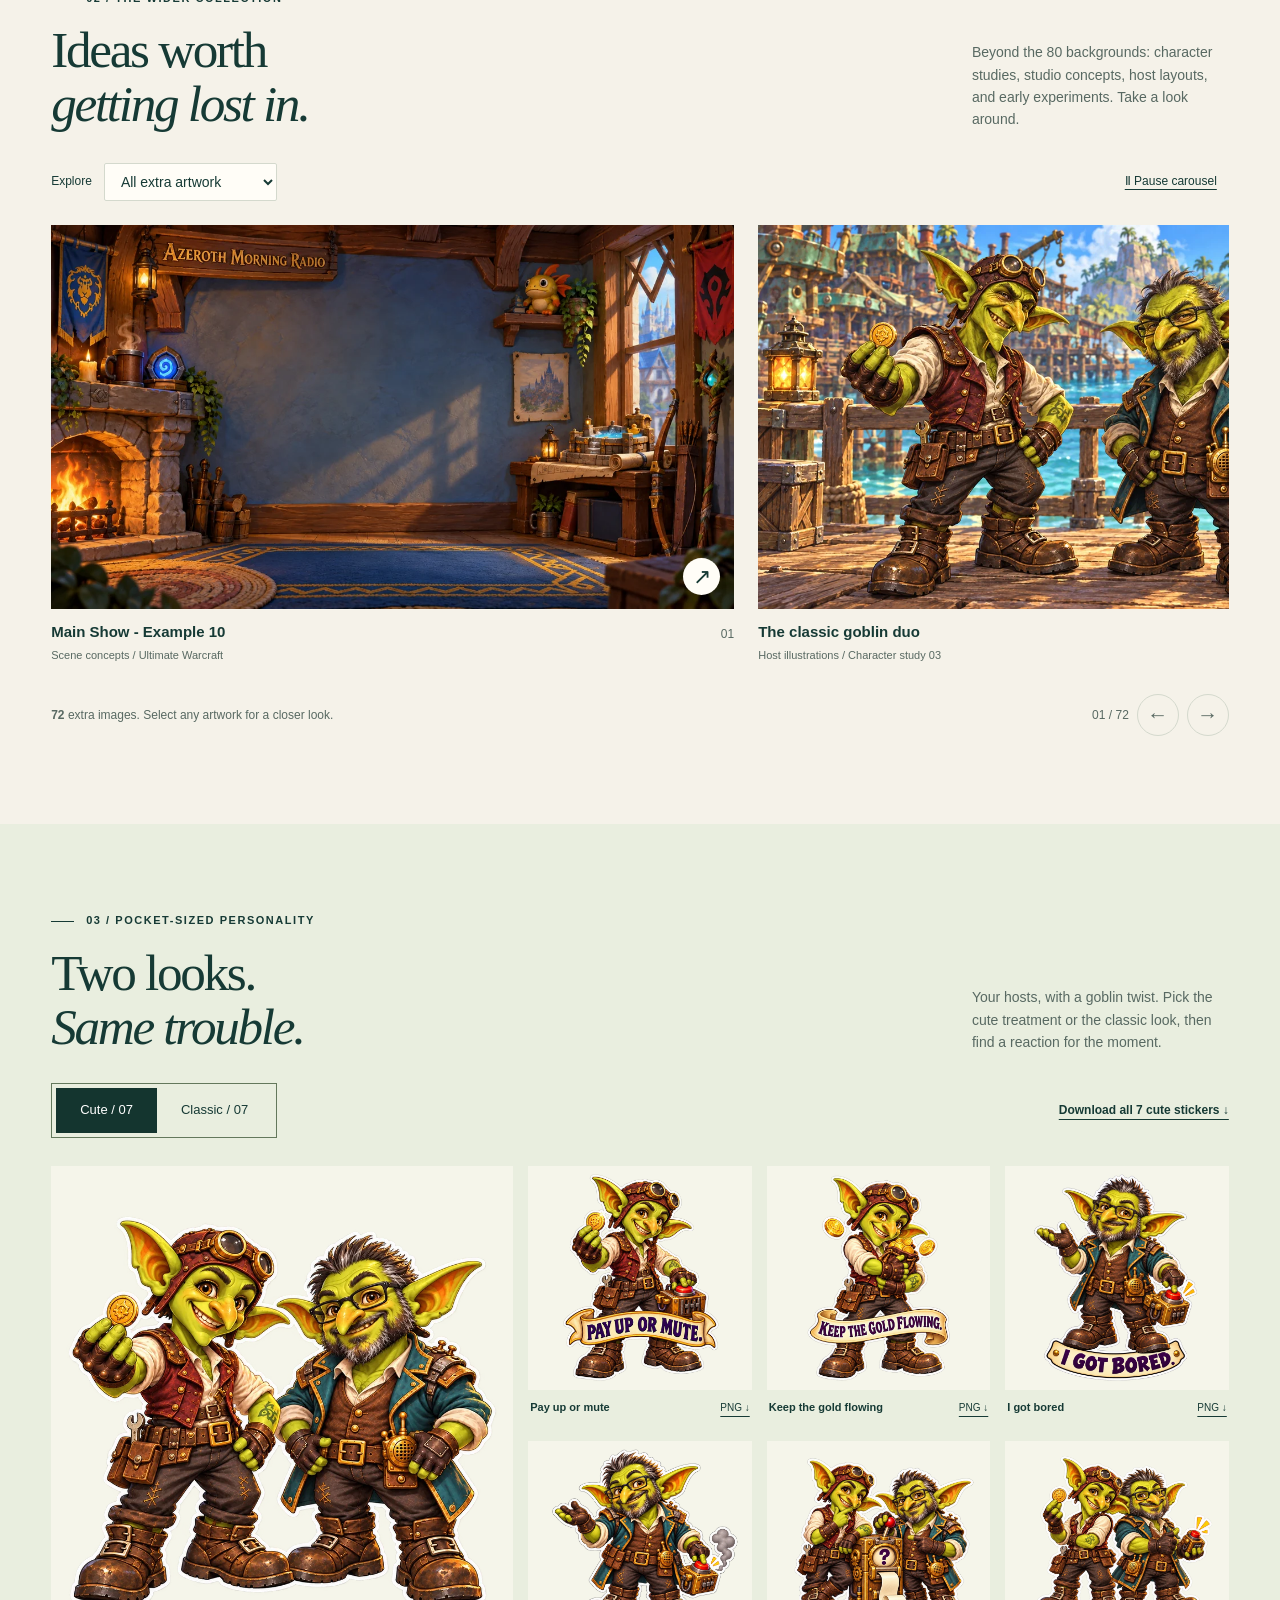
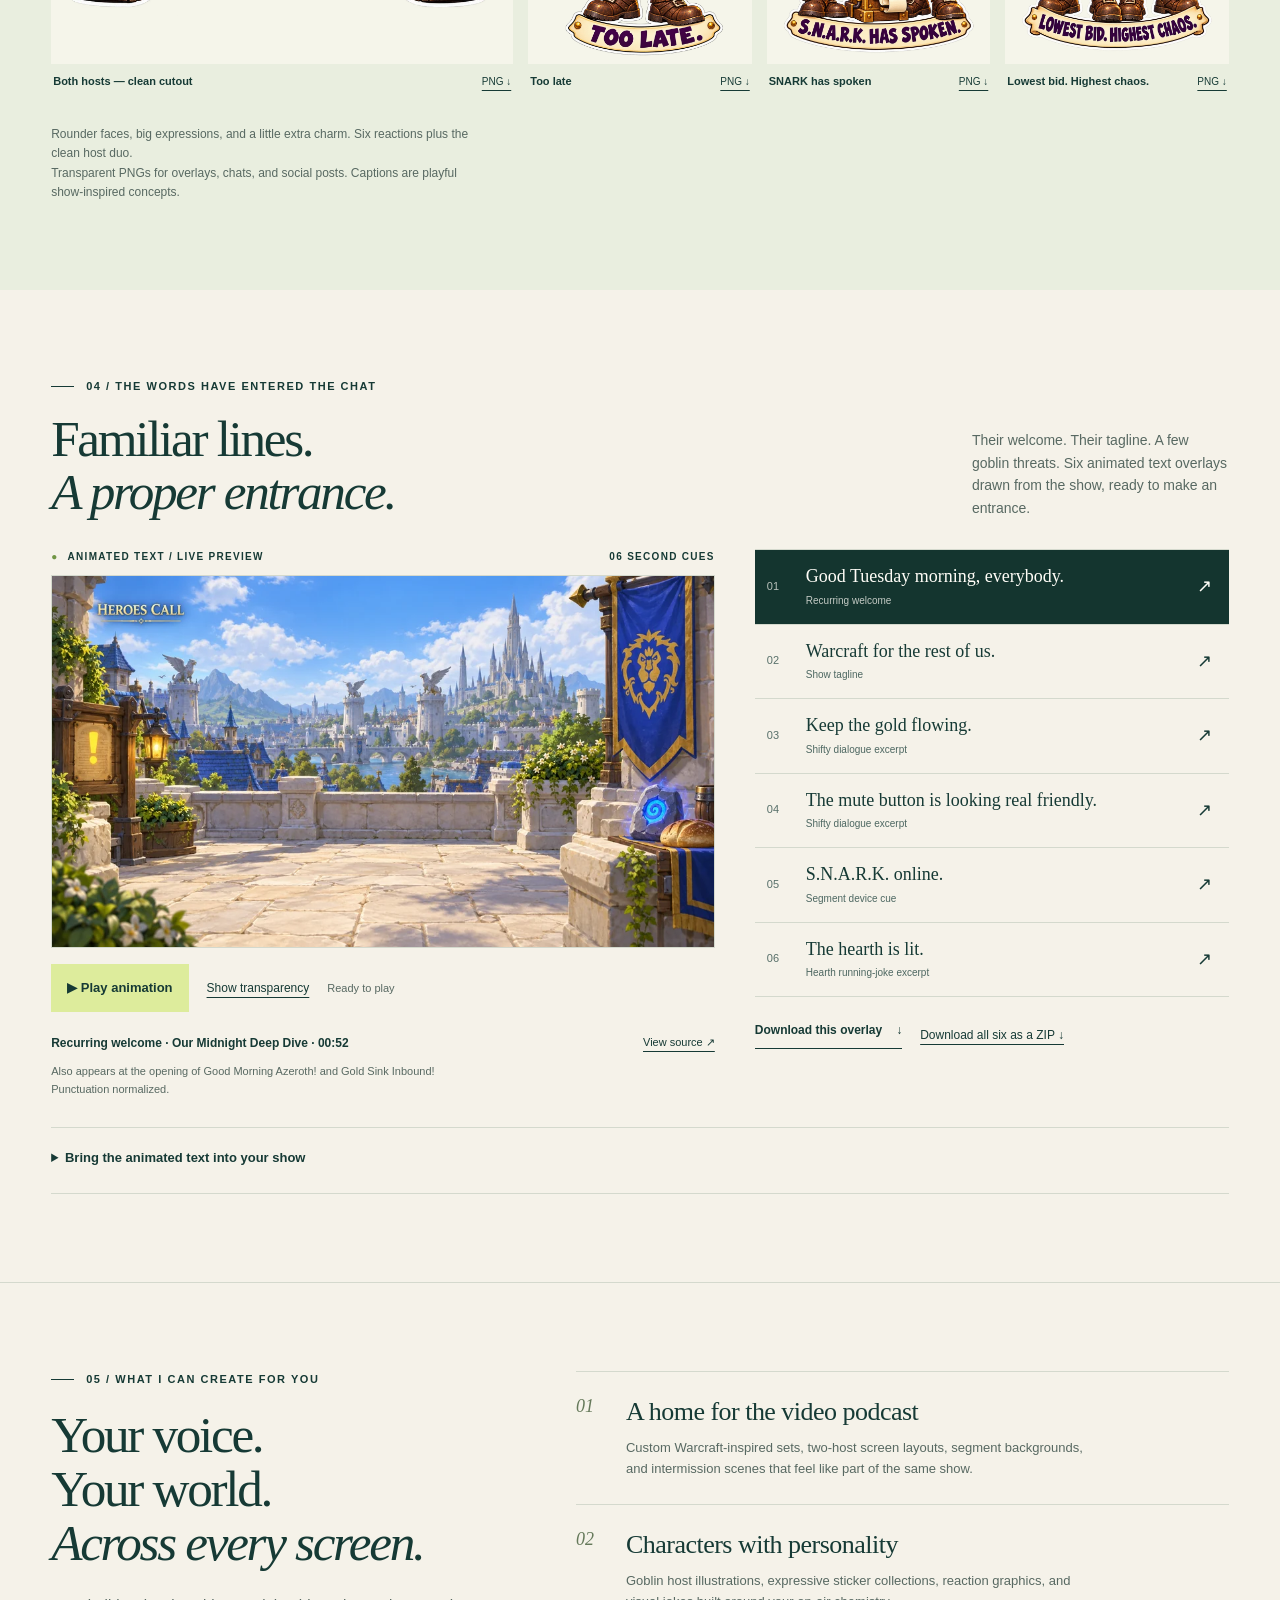
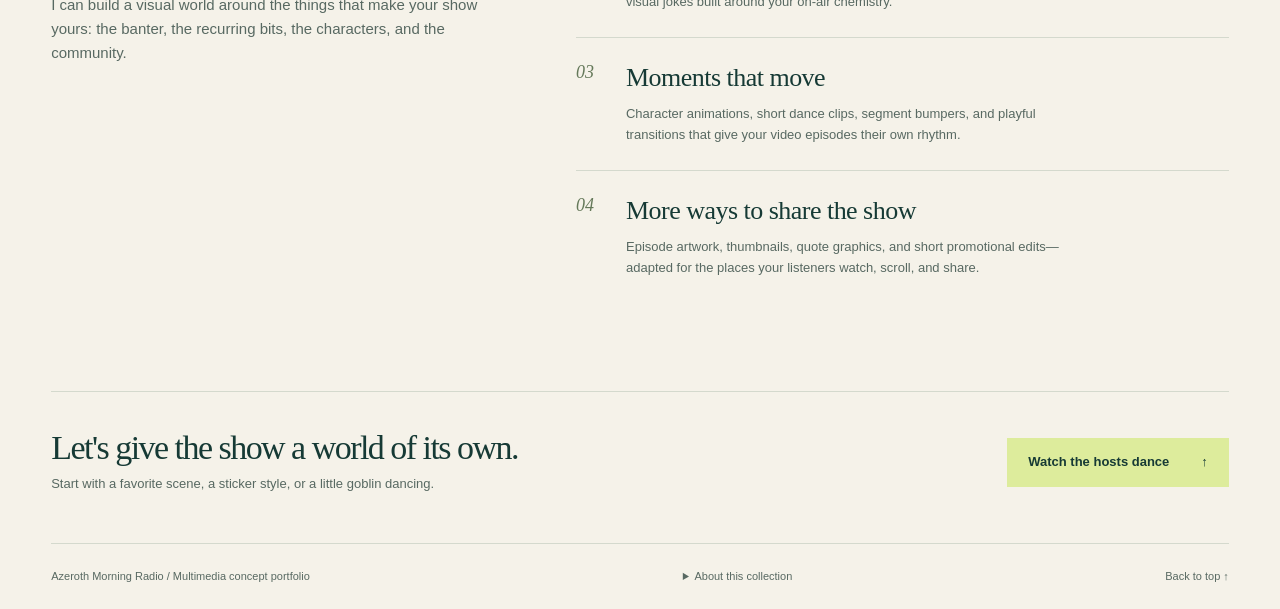
==== commit 9f4ed4e6: "Make background library compact with section popouts" ====
--- a/index.html
+++ b/index.html
@@ -53,320 +53,10 @@
   </section>
   <div class="overview"><p>A world of possibilities for your next chapter.</p><div class="facts"><span><b>80</b> backgrounds</span><span><b>14</b> host stickers</span><span><b>02</b> dance films</span></div></div>
   <section class="section background-library" id="backgrounds" aria-labelledby="library-title">
-   <div class="section-head"><div><div class="eyebrow">01 / The background library</div><h2 id="library-title">One show.<br><em>80 places to take it.</em></h2></div><p class="aside-copy">Ten parts of the show. Eight visual directions for each. From goblin newsrooms to peaceful moonwell gardens, with layouts for hosts recording miles apart.</p></div>
-   <div class="background-intro"><p>Explore each section below. Swipe or use the arrows, then select a scene for a full-size preview.</p><a class="text-link" href="backgrounds.html">Open the complete gallery <span aria-hidden="true">↗</span></a></div>
-   <nav class="background-jumps" id="section-links" aria-label="Jump to a background collection"><a href="#01-heroes-call">Heroes Call</a><a href="#02-goblin-news-network">Goblin News Network</a><a href="#03-snark">S.N.A.R.K.</a><a href="#04-mailbag-mayhem">Mailbag Mayhem</a><a href="#05-lore-lessons">Lore Lessons</a><a href="#06-this-month-in-azeroth">This Month in Azeroth</a><a href="#07-the-health-stone">The Health Stone</a><a href="#08-deep-thoughts-with-shifty">Deep Thoughts with Shifty</a><a href="#09-gobberbox">Gobberbox</a><a href="#10-commercial-break">Commercial Break</a></nav>
-   <div id="background-collections">
-    <section class="background-collection" id="01-heroes-call" data-background-carousel="01-heroes-call" role="region" aria-roledescription="carousel" aria-labelledby="01-heroes-call-title">
-     <div class="collection-head"><div><h3 id="01-heroes-call-title">Heroes Call</h3><p>Community spaces, guild halls, rooftops, and welcoming places to start the show.</p></div><div class="arrow-controls"><span class="collection-counter" data-background-counter>01 / 08</span><button class="arrow" data-background-prev aria-label="Previous Heroes Call background" disabled>←</button><button class="arrow" data-background-next aria-label="Next Heroes Call background" disabled>→</button></div></div>
-     <div class="background-track" tabindex="0" aria-label="Heroes Call backgrounds. Swipe or use left and right arrow keys.">
-      <figure class="background-card" role="group" aria-roledescription="slide" aria-label="Example 1 of 8: Stormwind Rooftop">
-       <button class="art-visual background-preview" data-background="0" aria-label="Preview Heroes Call example 1: Stormwind Rooftop"><img src="portfolio-assets/background-previews/01-heroes-call-example-01.webp" alt="A bright Stormwind rooftop community terrace with white carved stone, blue roofs and distant griffin towers; left edge a small yellow exclamation-point quest board, right edge a hearthstone beside a loaf of conjured bread." width="1000" height="563" loading="lazy"><span class="view-hint" aria-hidden="true">↗</span></button>
-       <figcaption><div><span class="background-example">EXAMPLE 01</span><h4>Stormwind Rooftop</h4></div><a href="01-heroes-call/01-stormwind-rooftop.png" download aria-label="Download Heroes Call example 1: Stormwind Rooftop PNG">Download PNG ↓</a></figcaption>
-      </figure><figure class="background-card" role="group" aria-roledescription="slide" aria-label="Example 2 of 8: Founders Point">
-       <button class="art-visual background-preview" data-background="1" aria-label="Preview Heroes Call example 2: Founders Point"><img src="portfolio-assets/background-previews/01-heroes-call-example-02.webp" alt="A welcoming player-housing cottage porch in Founder&#x27;s Point, cream plaster and blue shingles, apple blossom garden, miniature gold murloc toy on far right and guild invitation scroll on far left." width="1000" height="563" loading="lazy"><span class="view-hint" aria-hidden="true">↗</span></button>
-       <figcaption><div><span class="background-example">EXAMPLE 02</span><h4>Founders Point</h4></div><a href="01-heroes-call/02-founders-point.png" download aria-label="Download Heroes Call example 2: Founders Point PNG">Download PNG ↓</a></figcaption>
-      </figure><figure class="background-card" role="group" aria-roledescription="slide" aria-label="Example 3 of 8: Ironforge Guildhall">
-       <button class="art-visual background-preview" data-background="2" aria-label="Preview Heroes Call example 3: Ironforge Guildhall"><img src="portfolio-assets/background-previews/01-heroes-call-example-03.webp" alt="A warmly bright Ironforge dwarven guild hall: chunky honey-colored stone, a monumental distant forge arch, copper lamps, edge display of a stout smithing hammer and guild charter." width="1000" height="563" loading="lazy"><span class="view-hint" aria-hidden="true">↗</span></button>
-       <figcaption><div><span class="background-example">EXAMPLE 03</span><h4>Ironforge Guildhall</h4></div><a href="01-heroes-call/03-ironforge-guildhall.png" download aria-label="Download Heroes Call example 3: Ironforge Guildhall PNG">Download PNG ↓</a></figcaption>
-      </figure><figure class="background-card" role="group" aria-roledescription="slide" aria-label="Example 4 of 8: Bboralus">
-       <button class="art-visual background-preview" data-background="3" aria-label="Preview Heroes Call example 4: Bboralus"><img src="portfolio-assets/background-previews/01-heroes-call-example-04.webp" alt="A sunny Boralus harbor community pavilion with teal seawater and proud Kul Tiran ship silhouettes; rope-wrapped pillars, quest parchment on one side and a sailor&#x27;s bell on the other." width="1000" height="563" loading="lazy"><span class="view-hint" aria-hidden="true">↗</span></button>
-       <figcaption><div><span class="background-example">EXAMPLE 04</span><h4>Bboralus</h4></div><a href="01-heroes-call/04-bboralus.png" download aria-label="Download Heroes Call example 4: Bboralus PNG">Download PNG ↓</a></figcaption>
-      </figure><figure class="background-card" role="group" aria-roledescription="slide" aria-label="Example 5 of 8: Valdrakken Terrace">
-       <button class="art-visual background-preview" data-background="4" aria-label="Preview Heroes Call example 5: Valdrakken Terrace"><img src="portfolio-assets/background-previews/01-heroes-call-example-05.webp" alt="An airy Valdrakken terrace with turquoise dragon architecture, broad pale stonework and a distant dragon flying high; community notice stand on the far left and tiny whelpling plush at far right." width="1000" height="563" loading="lazy"><span class="view-hint" aria-hidden="true">↗</span></button>
-       <figcaption><div><span class="background-example">EXAMPLE 05</span><h4>Valdrakken Terrace</h4></div><a href="01-heroes-call/05-valdrakken-terrace.png" download aria-label="Download Heroes Call example 5: Valdrakken Terrace PNG">Download PNG ↓</a></figcaption>
-      </figure><figure class="background-card" role="group" aria-roledescription="slide" aria-label="Example 6 of 8: Pandaria Teahouse">
-       <button class="art-visual background-preview" data-background="5" aria-label="Preview Heroes Call example 6: Pandaria Teahouse"><img src="portfolio-assets/background-previews/01-heroes-call-example-06.webp" alt="An open-sided Jade Forest tea pavilion with jade-green hills, vermilion beams and pink blossom; two modest tea bowls at the edge, community invitation and a small jade cloud-serpent statuette." width="1000" height="563" loading="lazy"><span class="view-hint" aria-hidden="true">↗</span></button>
-       <figcaption><div><span class="background-example">EXAMPLE 06</span><h4>Pandaria Teahouse</h4></div><a href="01-heroes-call/06-pandaria-teahouse.png" download aria-label="Download Heroes Call example 6: Pandaria Teahouse PNG">Download PNG ↓</a></figcaption>
-      </figure><figure class="background-card" role="group" aria-roledescription="slide" aria-label="Example 7 of 8: Thunder Bluff">
-       <button class="art-visual background-preview" data-background="6" aria-label="Preview Heroes Call example 7: Thunder Bluff"><img src="portfolio-assets/background-previews/01-heroes-call-example-07.webp" alt="A golden-morning Thunder Bluff gathering lodge with ochre cloth, natural wood, mesas visible across clear sky, carved totem at edge and a basket of freshly baked bread." width="1000" height="563" loading="lazy"><span class="view-hint" aria-hidden="true">↗</span></button>
-       <figcaption><div><span class="background-example">EXAMPLE 07</span><h4>Thunder Bluff</h4></div><a href="01-heroes-call/07-thunder-bluff.png" download aria-label="Download Heroes Call example 7: Thunder Bluff PNG">Download PNG ↓</a></figcaption>
-      </figure><figure class="background-card" role="group" aria-roledescription="slide" aria-label="Example 8 of 8: Silvermoon Courtyard">
-       <button class="art-visual background-preview" data-background="7" aria-label="Preview Heroes Call example 8: Silvermoon Courtyard"><img src="portfolio-assets/background-previews/01-heroes-call-example-08.webp" alt="A brilliant Eversong courtyard in renewed Silvermoon: ivory sweeping arches, gold trees and red silk, a guild invitation stand and a single glowing mana-crystal lantern." width="1000" height="563" loading="lazy"><span class="view-hint" aria-hidden="true">↗</span></button>
-       <figcaption><div><span class="background-example">EXAMPLE 08</span><h4>Silvermoon Courtyard</h4></div><a href="01-heroes-call/08-silvermoon-courtyard.png" download aria-label="Download Heroes Call example 8: Silvermoon Courtyard PNG">Download PNG ↓</a></figcaption>
-      </figure>
-     </div>
-     <span class="sr-only" data-background-status aria-live="polite"></span>
-    </section>
-    <section class="background-collection" id="02-goblin-news-network" data-background-carousel="02-goblin-news-network" role="region" aria-roledescription="carousel" aria-labelledby="02-goblin-news-network-title">
-     <div class="collection-head"><div><h3 id="02-goblin-news-network-title">Goblin News Network</h3><p>Eight goblin-built newsrooms, each with two equal spaces for remote hosts.</p></div><div class="arrow-controls"><span class="collection-counter" data-background-counter>01 / 08</span><button class="arrow" data-background-prev aria-label="Previous Goblin News Network background" disabled>←</button><button class="arrow" data-background-next aria-label="Next Goblin News Network background" disabled>→</button></div></div>
-     <div class="background-track" tabindex="0" aria-label="Goblin News Network backgrounds. Swipe or use left and right arrow keys.">
-      <figure class="background-card" role="group" aria-roledescription="slide" aria-label="Example 1 of 8: Undermine Financial Desk">
-       <button class="art-visual background-preview" data-background="0" aria-label="Preview Goblin News Network example 1: Undermine Financial Desk"><img src="portfolio-assets/background-previews/02-goblin-news-network-example-01.webp" alt="Undermine underground goblin financial newsroom in an art-deco teal-and-gold factory loft, immense brightly illuminated cavern-city beyond windows, no blue outdoor sky. Chunky angled green metal city buildings, warm electric light. Coin counter and curling audit ticker at lower left; a tiny green goblin newsreader in headphones lower right." width="1000" height="563" loading="lazy"><span class="view-hint" aria-hidden="true">↗</span></button>
-       <figcaption><div><span class="background-example">EXAMPLE 01</span><h4>Undermine Financial Desk</h4></div><a href="02-goblin-news-network/01-undermine-financial-desk.png" download aria-label="Download Goblin News Network example 1: Undermine Financial Desk PNG">Download PNG ↓</a></figcaption>
-      </figure><figure class="background-card" role="group" aria-roledescription="slide" aria-label="Example 2 of 8: Bilgewater Harbor">
-       <button class="art-visual background-preview" data-background="1" aria-label="Preview Goblin News Network example 2: Bilgewater Harbor"><img src="portfolio-assets/background-previews/02-goblin-news-network-example-02.webp" alt="Bilgewater Harbor goblin dockside newsroom under vivid clear daylight: riveted mint-green curved sheet-metal hut, copper plumbing, oversized bolts, rocket-shaped cranes and scrap-metal wharves outside over turquoise sea. One brass radio and safe miniature rocket on left edge; green goblin newsreader holding a scroll at lower right." width="1000" height="563" loading="lazy"><span class="view-hint" aria-hidden="true">↗</span></button>
-       <figcaption><div><span class="background-example">EXAMPLE 02</span><h4>Bilgewater Harbor</h4></div><a href="02-goblin-news-network/02-bilgewater-harbor.png" download aria-label="Download Goblin News Network example 2: Bilgewater Harbor PNG">Download PNG ↓</a></figcaption>
-      </figure><figure class="background-card" role="group" aria-roledescription="slide" aria-label="Example 3 of 8: Booty Bay Wire Room">
-       <button class="art-visual background-preview" data-background="2" aria-label="Preview Goblin News Network example 3: Booty Bay Wire Room"><img src="portfolio-assets/background-previews/02-goblin-news-network-example-03.webp" alt="Booty Bay goblin pirate radio shack in bright tropical sun: tilted timber boards patched with turquoise riveted metal, yellow sail awning, curved mechanical pipe windows looking at the pirate harbor. Coin-operated microphone on left edge, compact brass telegraph, a green goblin reporter with a battered sea captain hat lower right." width="1000" height="563" loading="lazy"><span class="view-hint" aria-hidden="true">↗</span></button>
-       <figcaption><div><span class="background-example">EXAMPLE 03</span><h4>Booty Bay Wire Room</h4></div><a href="02-goblin-news-network/03-booty-bay-wire-room.png" download aria-label="Download Goblin News Network example 3: Booty Bay Wire Room PNG">Download PNG ↓</a></figcaption>
-      </figure><figure class="background-card" role="group" aria-roledescription="slide" aria-label="Example 4 of 8: Gadgetzan Broadcast">
-       <button class="art-visual background-preview" data-background="3" aria-label="Preview Goblin News Network example 4: Gadgetzan Broadcast"><img src="portfolio-assets/background-previews/02-goblin-news-network-example-04.webp" alt="Gadgetzan goblin desert broadcast station: cream and sun-yellow riveted metal, turquoise cooling pipes, angular goblin metal skyline amid Tanaris sand outside, bright daylight, a crooked antenna on the roof edge. One brass pressure gauge and red button left, a green goblin engineer-reporter in goggles lower right." width="1000" height="563" loading="lazy"><span class="view-hint" aria-hidden="true">↗</span></button>
-       <figcaption><div><span class="background-example">EXAMPLE 04</span><h4>Gadgetzan Broadcast</h4></div><a href="02-goblin-news-network/04-gadgetzan-broadcast.png" download aria-label="Download Goblin News Network example 4: Gadgetzan Broadcast PNG">Download PNG ↓</a></figcaption>
-      </figure><figure class="background-card" role="group" aria-roledescription="slide" aria-label="Example 5 of 8: Ratchet Freight Radio">
-       <button class="art-visual background-preview" data-background="4" aria-label="Preview Goblin News Network example 5: Ratchet Freight Radio"><img src="portfolio-assets/background-previews/02-goblin-news-network-example-05.webp" alt="Ratchet goblin freight-port radio balcony with bright green corrugated metal shelter, orange copper braces, oversized rivets, clear blue sky and small goblin cargo cranes by the sea. Compact shipping-scale and coin till at lower left, small green goblin radio announcer with invoices lower right." width="1000" height="563" loading="lazy"><span class="view-hint" aria-hidden="true">↗</span></button>
-       <figcaption><div><span class="background-example">EXAMPLE 05</span><h4>Ratchet Freight Radio</h4></div><a href="02-goblin-news-network/05-ratchet-freight-radio.png" download aria-label="Download Goblin News Network example 5: Ratchet Freight Radio PNG">Download PNG ↓</a></figcaption>
-      </figure><figure class="background-card" role="group" aria-roledescription="slide" aria-label="Example 6 of 8: Kezan Race Pit">
-       <button class="art-visual background-preview" data-background="5" aria-label="Preview Goblin News Network example 6: Kezan Race Pit"><img src="portfolio-assets/background-previews/02-goblin-news-network-example-06.webp" alt="A nostalgic pre-Cataclysm Kezan goblin racing-pit broadcast booth: vivid mint-green and cream bolted body panels, cropped checkerboard racing strip high above, rounded amber gauges, a sleek goblin hot-rod glimpse outside, bright daylight. A single turbo part left and small green goblin sports reporter in goggles lower right." width="1000" height="563" loading="lazy"><span class="view-hint" aria-hidden="true">↗</span></button>
-       <figcaption><div><span class="background-example">EXAMPLE 06</span><h4>Kezan Race Pit</h4></div><a href="02-goblin-news-network/06-kezan-race-pit.png" download aria-label="Download Goblin News Network example 6: Kezan Race Pit PNG">Download PNG ↓</a></figcaption>
-      </figure><figure class="background-card" role="group" aria-roledescription="slide" aria-label="Example 7 of 8: Zeppelin Control Room">
-       <button class="art-visual background-preview" data-background="6" aria-label="Preview Goblin News Network example 7: Zeppelin Control Room"><img src="portfolio-assets/background-previews/02-goblin-news-network-example-07.webp" alt="Inside a goblin-built zeppelin&#x27;s bright glass-and-riveted-metal radio gondola, sage-green beams, brass pipes, yellow pressure gauges, balloon rigging outside in blue sky. Shallow clean control-console edge with two big knobs, one red lever at lower left, a green goblin traffic reporter with headset lower right." width="1000" height="563" loading="lazy"><span class="view-hint" aria-hidden="true">↗</span></button>
-       <figcaption><div><span class="background-example">EXAMPLE 07</span><h4>Zeppelin Control Room</h4></div><a href="02-goblin-news-network/07-zeppelin-control-room.png" download aria-label="Download Goblin News Network example 7: Zeppelin Control Room PNG">Download PNG ↓</a></figcaption>
-      </figure><figure class="background-card" role="group" aria-roledescription="slide" aria-label="Example 8 of 8: Lost Isles Mobile Radio">
-       <button class="art-visual background-preview" data-background="7" aria-label="Preview Goblin News Network example 8: Lost Isles Mobile Radio"><img src="portfolio-assets/background-previews/02-goblin-news-network-example-08.webp" alt="A goblin survivor&#x27;s ingenious mobile beach radio shack in the Lost Isles: sunlit white sand and palm foliage outside, lime-green salvaged ship metal with huge rivets and patched orange tarp, one brass antenna cable and compact salvaged signal radio left; a small green goblin field reporter with goggles and a coconut cup lower right." width="1000" height="563" loading="lazy"><span class="view-hint" aria-hidden="true">↗</span></button>
-       <figcaption><div><span class="background-example">EXAMPLE 08</span><h4>Lost Isles Mobile Radio</h4></div><a href="02-goblin-news-network/08-lost-isles-mobile-radio.png" download aria-label="Download Goblin News Network example 8: Lost Isles Mobile Radio PNG">Download PNG ↓</a></figcaption>
-      </figure>
-     </div>
-     <span class="sr-only" data-background-status aria-live="polite"></span>
-    </section>
-    <section class="background-collection" id="03-snark" data-background-carousel="03-snark" role="region" aria-roledescription="carousel" aria-labelledby="03-snark-title">
-     <div class="collection-head"><div><h3 id="03-snark-title">S.N.A.R.K.</h3><p>Shifty, Grifty, strange machinery, coins, and one very tempting red button.</p></div><div class="arrow-controls"><span class="collection-counter" data-background-counter>01 / 08</span><button class="arrow" data-background-prev aria-label="Previous S.N.A.R.K. background" disabled>←</button><button class="arrow" data-background-next aria-label="Next S.N.A.R.K. background" disabled>→</button></div></div>
-     <div class="background-track" tabindex="0" aria-label="S.N.A.R.K. backgrounds. Swipe or use left and right arrow keys.">
-      <figure class="background-card" role="group" aria-roledescription="slide" aria-label="Example 1 of 8: Sunny Sound Workshop">
-       <button class="art-visual background-preview" data-background="0" aria-label="Preview S.N.A.R.K. example 1: Sunny Sound Workshop"><img src="portfolio-assets/background-previews/03-snark-example-01.webp" alt="A sunlight-flooded goblin sound workshop with cream plaster and turquoise metal, a chunky brass randomizer kiosk at far right, one big red launch button; Shifty at far left holds a gold coin by a mute lever, Grifty at far right looks tempted by the button." width="1000" height="563" loading="lazy"><span class="view-hint" aria-hidden="true">↗</span></button>
-       <figcaption><div><span class="background-example">EXAMPLE 01</span><h4>Sunny Sound Workshop</h4></div><a href="03-snark/01-sunny-sound-workshop.png" download aria-label="Download S.N.A.R.K. example 1: Sunny Sound Workshop PNG">Download PNG ↓</a></figcaption>
-      </figure><figure class="background-card" role="group" aria-roledescription="slide" aria-label="Example 2 of 8: Booty Bay Radio Shack">
-       <button class="art-visual background-preview" data-background="1" aria-label="Preview S.N.A.R.K. example 2: Booty Bay Radio Shack"><img src="portfolio-assets/background-previews/03-snark-example-02.webp" alt="A bright tropical Booty Bay radio shack, weathered painted coral planks and turquoise water, compact randomizer radio on an edge shelf, Shifty counting two coins on far left and Grifty beside a red button at far right." width="1000" height="563" loading="lazy"><span class="view-hint" aria-hidden="true">↗</span></button>
-       <figcaption><div><span class="background-example">EXAMPLE 02</span><h4>Booty Bay Radio Shack</h4></div><a href="03-snark/02-booty-bay-radio-shack.png" download aria-label="Download S.N.A.R.K. example 2: Booty Bay Radio Shack PNG">Download PNG ↓</a></figcaption>
-      </figure><figure class="background-card" role="group" aria-roledescription="slide" aria-label="Example 3 of 8: Darkmoon Game Booth">
-       <button class="art-visual background-preview" data-background="2" aria-label="Preview S.N.A.R.K. example 3: Darkmoon Game Booth"><img src="portfolio-assets/background-previews/03-snark-example-03.webp" alt="A cheerful daytime Darkmoon Faire game booth with plum-and-cream striped canopy, one oversized numbered spin wheel to the far right; Shifty with a coin purse at far left and Grifty with a button controller at far right." width="1000" height="563" loading="lazy"><span class="view-hint" aria-hidden="true">↗</span></button>
-       <figcaption><div><span class="background-example">EXAMPLE 03</span><h4>Darkmoon Game Booth</h4></div><a href="03-snark/03-darkmoon-game-booth.png" download aria-label="Download S.N.A.R.K. example 3: Darkmoon Game Booth PNG">Download PNG ↓</a></figcaption>
-      </figure><figure class="background-card" role="group" aria-roledescription="slide" aria-label="Example 4 of 8: Ironforge Sound Foundry">
-       <button class="art-visual background-preview" data-background="3" aria-label="Preview S.N.A.R.K. example 4: Ironforge Sound Foundry"><img src="portfolio-assets/background-previews/03-snark-example-04.webp" alt="A bright copper dwarven sound foundry with round brass acoustic horns and pale sandstone, very sparse steam; Shifty by a coin-operated mute lever at far left and Grifty by a red plunger switch at far right." width="1000" height="563" loading="lazy"><span class="view-hint" aria-hidden="true">↗</span></button>
-       <figcaption><div><span class="background-example">EXAMPLE 04</span><h4>Ironforge Sound Foundry</h4></div><a href="03-snark/04-ironforge-sound-foundry.png" download aria-label="Download S.N.A.R.K. example 4: Ironforge Sound Foundry PNG">Download PNG ↓</a></figcaption>
-      </figure><figure class="background-card" role="group" aria-roledescription="slide" aria-label="Example 5 of 8: Floating Arcane Lab">
-       <button class="art-visual background-preview" data-background="4" aria-label="Preview S.N.A.R.K. example 5: Floating Arcane Lab"><img src="portfolio-assets/background-previews/03-snark-example-05.webp" alt="An airy magical floating laboratory, lilac sky, pale floating stone islands and two tiny glowing mana crystals around margins; Shifty at left holding a gold fee invoice, Grifty at right with an absurdly small red launch switch." width="1000" height="563" loading="lazy"><span class="view-hint" aria-hidden="true">↗</span></button>
-       <figcaption><div><span class="background-example">EXAMPLE 05</span><h4>Floating Arcane Lab</h4></div><a href="03-snark/05-floating-arcane-lab.png" download aria-label="Download S.N.A.R.K. example 5: Floating Arcane Lab PNG">Download PNG ↓</a></figcaption>
-      </figure><figure class="background-card" role="group" aria-roledescription="slide" aria-label="Example 6 of 8: Kezan Casino Control">
-       <button class="art-visual background-preview" data-background="5" aria-label="Preview S.N.A.R.K. example 6: Kezan Casino Control"><img src="portfolio-assets/background-previews/03-snark-example-06.webp" alt="A bright art-deco Kezan control lounge in mint, ivory and gold with one slot-style topic randomizer at far right, clean geometric forms; Shifty smirking with coins left and Grifty pointing at a big red launch button right." width="1000" height="563" loading="lazy"><span class="view-hint" aria-hidden="true">↗</span></button>
-       <figcaption><div><span class="background-example">EXAMPLE 06</span><h4>Kezan Casino Control</h4></div><a href="03-snark/06-kezan-casino-control.png" download aria-label="Download S.N.A.R.K. example 6: Kezan Casino Control PNG">Download PNG ↓</a></figcaption>
-      </figure><figure class="background-card" role="group" aria-roledescription="slide" aria-label="Example 7 of 8: Sunlit Scrapyard">
-       <button class="art-visual background-preview" data-background="6" aria-label="Preview S.N.A.R.K. example 7: Sunlit Scrapyard"><img src="portfolio-assets/background-previews/03-snark-example-07.webp" alt="A sunny Tanaris salvage-yard radio porch with pale sand, faded turquoise metal, yellow canvas awning and a distant goblin rocket silhouette; Shifty coin-counting left and Grifty guarding one red button right." width="1000" height="563" loading="lazy"><span class="view-hint" aria-hidden="true">↗</span></button>
-       <figcaption><div><span class="background-example">EXAMPLE 07</span><h4>Sunlit Scrapyard</h4></div><a href="03-snark/07-sunlit-scrapyard.png" download aria-label="Download S.N.A.R.K. example 7: Sunlit Scrapyard PNG">Download PNG ↓</a></figcaption>
-      </figure><figure class="background-card" role="group" aria-roledescription="slide" aria-label="Example 8 of 8: Eversong Radio Booth">
-       <button class="art-visual background-preview" data-background="7" aria-label="Preview S.N.A.R.K. example 8: Eversong Radio Booth"><img src="portfolio-assets/background-previews/03-snark-example-08.webp" alt="A graceful Eversong radio pavilion, warm white marble, red-gold foliage, a comically improvised brass randomizer nestled at the right edge; Shifty charging a gold fee at left and Grifty eyeing a launch switch at right." width="1000" height="563" loading="lazy"><span class="view-hint" aria-hidden="true">↗</span></button>
-       <figcaption><div><span class="background-example">EXAMPLE 08</span><h4>Eversong Radio Booth</h4></div><a href="03-snark/08-eversong-radio-booth.png" download aria-label="Download S.N.A.R.K. example 8: Eversong Radio Booth PNG">Download PNG ↓</a></figcaption>
-      </figure>
-     </div>
-     <span class="sr-only" data-background-status aria-live="polite"></span>
-    </section>
-    <section class="background-collection" id="04-mailbag-mayhem" data-background-carousel="04-mailbag-mayhem" role="region" aria-roledescription="carousel" aria-labelledby="04-mailbag-mayhem-title">
-     <div class="collection-head"><div><h3 id="04-mailbag-mayhem-title">Mailbag Mayhem</h3><p>Post offices and courier stations with letters and the show&#x27;s bowl-of-questions idea.</p></div><div class="arrow-controls"><span class="collection-counter" data-background-counter>01 / 08</span><button class="arrow" data-background-prev aria-label="Previous Mailbag Mayhem background" disabled>←</button><button class="arrow" data-background-next aria-label="Next Mailbag Mayhem background" disabled>→</button></div></div>
-     <div class="background-track" tabindex="0" aria-label="Mailbag Mayhem backgrounds. Swipe or use left and right arrow keys.">
-      <figure class="background-card" role="group" aria-roledescription="slide" aria-label="Example 1 of 8: Stormwind Post Office">
-       <button class="art-visual background-preview" data-background="0" aria-label="Preview Mailbag Mayhem example 1: Stormwind Post Office"><img src="portfolio-assets/background-previews/04-mailbag-mayhem-example-01.webp" alt="A bright Stormwind postal counter with ivory stone, blue painted wood and distant castle roofs through a side window; clear glass bowl of folded listener questions at far left and classic WoW mailbox at far right." width="1000" height="563" loading="lazy"><span class="view-hint" aria-hidden="true">↗</span></button>
-       <figcaption><div><span class="background-example">EXAMPLE 01</span><h4>Stormwind Post Office</h4></div><a href="04-mailbag-mayhem/01-stormwind-post-office.png" download aria-label="Download Mailbag Mayhem example 1: Stormwind Post Office PNG">Download PNG ↓</a></figcaption>
-      </figure><figure class="background-card" role="group" aria-roledescription="slide" aria-label="Example 2 of 8: Elwynn Roadside">
-       <button class="art-visual background-preview" data-background="1" aria-label="Preview Mailbag Mayhem example 2: Elwynn Roadside"><img src="portfolio-assets/background-previews/04-mailbag-mayhem-example-02.webp" alt="A sunny Elwynn woodland postal shelter with warm timber, wildflowers and an open peaceful path; glass question bowl on left shelf, bulging canvas mail sack and small blue-roofed mailbox on right." width="1000" height="563" loading="lazy"><span class="view-hint" aria-hidden="true">↗</span></button>
-       <figcaption><div><span class="background-example">EXAMPLE 02</span><h4>Elwynn Roadside</h4></div><a href="04-mailbag-mayhem/02-elwynn-roadside.png" download aria-label="Download Mailbag Mayhem example 2: Elwynn Roadside PNG">Download PNG ↓</a></figcaption>
-      </figure><figure class="background-card" role="group" aria-roledescription="slide" aria-label="Example 3 of 8: Boralus Harbor Post">
-       <button class="art-visual background-preview" data-background="2" aria-label="Preview Mailbag Mayhem example 3: Boralus Harbor Post"><img src="portfolio-assets/background-previews/04-mailbag-mayhem-example-03.webp" alt="An airy Boralus harbormaster&#x27;s mail station with seafoam walls, brass porthole and blue sea; clear glass question bowl left, rolled sea charts and rope-tied mailbag at right." width="1000" height="563" loading="lazy"><span class="view-hint" aria-hidden="true">↗</span></button>
-       <figcaption><div><span class="background-example">EXAMPLE 03</span><h4>Boralus Harbor Post</h4></div><a href="04-mailbag-mayhem/03-boralus-harbor-post.png" download aria-label="Download Mailbag Mayhem example 3: Boralus Harbor Post PNG">Download PNG ↓</a></figcaption>
-      </figure><figure class="background-card" role="group" aria-roledescription="slide" aria-label="Example 4 of 8: Ironforge Pneumatic Mail">
-       <button class="art-visual background-preview" data-background="3" aria-label="Preview Mailbag Mayhem example 4: Ironforge Pneumatic Mail"><img src="portfolio-assets/background-previews/04-mailbag-mayhem-example-04.webp" alt="A bright dwarven mail depot with pale stone and a few thick copper pneumatic tubes at edges, a daylight shaft; glass question bowl left, one brass delivery capsule and mail sack right." width="1000" height="563" loading="lazy"><span class="view-hint" aria-hidden="true">↗</span></button>
-       <figcaption><div><span class="background-example">EXAMPLE 04</span><h4>Ironforge Pneumatic Mail</h4></div><a href="04-mailbag-mayhem/04-ironforge-pneumatic-mail.png" download aria-label="Download Mailbag Mayhem example 4: Ironforge Pneumatic Mail PNG">Download PNG ↓</a></figcaption>
-      </figure><figure class="background-card" role="group" aria-roledescription="slide" aria-label="Example 5 of 8: Dalaran Floating Post">
-       <button class="art-visual background-preview" data-background="4" aria-label="Preview Mailbag Mayhem example 5: Dalaran Floating Post"><img src="portfolio-assets/background-previews/04-mailbag-mayhem-example-05.webp" alt="A whimsical historical Dalaran-inspired lavender postal room, a few floating sealed envelopes only around edges, open sky and ivory columns; clear glass bowl of folded questions at left, blue arcane mailbox right." width="1000" height="563" loading="lazy"><span class="view-hint" aria-hidden="true">↗</span></button>
-       <figcaption><div><span class="background-example">EXAMPLE 05</span><h4>Dalaran Floating Post</h4></div><a href="04-mailbag-mayhem/05-dalaran-floating-post.png" download aria-label="Download Mailbag Mayhem example 5: Dalaran Floating Post PNG">Download PNG ↓</a></figcaption>
-      </figure><figure class="background-card" role="group" aria-roledescription="slide" aria-label="Example 6 of 8: Pandaria Parcel House">
-       <button class="art-visual background-preview" data-background="5" aria-label="Preview Mailbag Mayhem example 6: Pandaria Parcel House"><img src="portfolio-assets/background-previews/04-mailbag-mayhem-example-06.webp" alt="A sunlit Pandaren village parcel pavilion, jade roof tiles, peach blossoms and warm wooden shelves; glass bowl of questions at left, bamboo mail tube and neat parcels at right." width="1000" height="563" loading="lazy"><span class="view-hint" aria-hidden="true">↗</span></button>
-       <figcaption><div><span class="background-example">EXAMPLE 06</span><h4>Pandaria Parcel House</h4></div><a href="04-mailbag-mayhem/06-pandaria-parcel-house.png" download aria-label="Download Mailbag Mayhem example 6: Pandaria Parcel House PNG">Download PNG ↓</a></figcaption>
-      </figure><figure class="background-card" role="group" aria-roledescription="slide" aria-label="Example 7 of 8: Orgrimmar Post Camp">
-       <button class="art-visual background-preview" data-background="6" aria-label="Preview Mailbag Mayhem example 7: Orgrimmar Post Camp"><img src="portfolio-assets/background-previews/04-mailbag-mayhem-example-07.webp" alt="An open sunny Orgrimmar postal awning, terracotta stone, red canvas and chunky timber; clear glass bowl of folded questions left, spike-trimmed red mailbox and canvas sack right." width="1000" height="563" loading="lazy"><span class="view-hint" aria-hidden="true">↗</span></button>
-       <figcaption><div><span class="background-example">EXAMPLE 07</span><h4>Orgrimmar Post Camp</h4></div><a href="04-mailbag-mayhem/07-orgrimmar-post-camp.png" download aria-label="Download Mailbag Mayhem example 7: Orgrimmar Post Camp PNG">Download PNG ↓</a></figcaption>
-      </figure><figure class="background-card" role="group" aria-roledescription="slide" aria-label="Example 8 of 8: Silvermoon Courier">
-       <button class="art-visual background-preview" data-background="7" aria-label="Preview Mailbag Mayhem example 8: Silvermoon Courier"><img src="portfolio-assets/background-previews/04-mailbag-mayhem-example-08.webp" alt="An elegant bright Silvermoon courier alcove of ivory and gold, golden foliage visible beyond; clear glass question bowl left, curving red-and-gold mailbox and single floating envelope at right." width="1000" height="563" loading="lazy"><span class="view-hint" aria-hidden="true">↗</span></button>
-       <figcaption><div><span class="background-example">EXAMPLE 08</span><h4>Silvermoon Courier</h4></div><a href="04-mailbag-mayhem/08-silvermoon-courier.png" download aria-label="Download Mailbag Mayhem example 8: Silvermoon Courier PNG">Download PNG ↓</a></figcaption>
-      </figure>
-     </div>
-     <span class="sr-only" data-background-status aria-live="polite"></span>
-    </section>
-    <section class="background-collection" id="05-lore-lessons" data-background-carousel="05-lore-lessons" role="region" aria-roledescription="carousel" aria-labelledby="05-lore-lessons-title">
-     <div class="collection-head"><div><h3 id="05-lore-lessons-title">Lore Lessons</h3><p>Archives, scroll rooms, titan relics, and Warcraft-inspired history.</p></div><div class="arrow-controls"><span class="collection-counter" data-background-counter>01 / 08</span><button class="arrow" data-background-prev aria-label="Previous Lore Lessons background" disabled>←</button><button class="arrow" data-background-next aria-label="Next Lore Lessons background" disabled>→</button></div></div>
-     <div class="background-track" tabindex="0" aria-label="Lore Lessons backgrounds. Swipe or use left and right arrow keys.">
-      <figure class="background-card" role="group" aria-roledescription="slide" aria-label="Example 1 of 8: Titan Observatory">
-       <button class="art-visual background-preview" data-background="0" aria-label="Preview Lore Lessons example 1: Titan Observatory"><img src="portfolio-assets/background-previews/05-lore-lessons-example-01.webp" alt="A radiant Titan observatory with pale stone, gold geometric carvings and cool blue cosmic light through upper windows; enormous closed rune-bound book at far left and small brass Azeroth globe at right." width="1000" height="563" loading="lazy"><span class="view-hint" aria-hidden="true">↗</span></button>
-       <figcaption><div><span class="background-example">EXAMPLE 01</span><h4>Titan Observatory</h4></div><a href="05-lore-lessons/01-titan-observatory.png" download aria-label="Download Lore Lessons example 1: Titan Observatory PNG">Download PNG ↓</a></figcaption>
-      </figure><figure class="background-card" role="group" aria-roledescription="slide" aria-label="Example 2 of 8: Eversong Chronicles">
-       <button class="art-visual background-preview" data-background="1" aria-label="Preview Lore Lessons example 2: Eversong Chronicles"><img src="portfolio-assets/background-previews/05-lore-lessons-example-02.webp" alt="A sunlit Eversong reading terrace with white-gold arches and vivid red-gold leaves; left edge an open book of elven history and right edge one sealed purple Void crystal, bright and elegant." width="1000" height="563" loading="lazy"><span class="view-hint" aria-hidden="true">↗</span></button>
-       <figcaption><div><span class="background-example">EXAMPLE 02</span><h4>Eversong Chronicles</h4></div><a href="05-lore-lessons/02-eversong-chronicles.png" download aria-label="Download Lore Lessons example 2: Eversong Chronicles PNG">Download PNG ↓</a></figcaption>
-      </figure><figure class="background-card" role="group" aria-roledescription="slide" aria-label="Example 3 of 8: Ironforge Explorers">
-       <button class="art-visual background-preview" data-background="2" aria-label="Preview Lore Lessons example 3: Ironforge Explorers"><img src="portfolio-assets/background-previews/05-lore-lessons-example-03.webp" alt="A bright Ironforge Explorers&#x27; League museum study, pale sandstone, chunky amber pillars; fossil fragment and rolled expedition map at far left, modest bronze dwarf helm on right." width="1000" height="563" loading="lazy"><span class="view-hint" aria-hidden="true">↗</span></button>
-       <figcaption><div><span class="background-example">EXAMPLE 03</span><h4>Ironforge Explorers</h4></div><a href="05-lore-lessons/03-ironforge-explorers.png" download aria-label="Download Lore Lessons example 3: Ironforge Explorers PNG">Download PNG ↓</a></figcaption>
-      </figure><figure class="background-card" role="group" aria-roledescription="slide" aria-label="Example 4 of 8: Pandaria Scroll Sanctuary">
-       <button class="art-visual background-preview" data-background="3" aria-label="Preview Lore Lessons example 4: Pandaria Scroll Sanctuary"><img src="portfolio-assets/background-previews/05-lore-lessons-example-04.webp" alt="A peaceful jade-and-vermillion Pandaria Lorewalker pavilion above a sea of clouds; decorative scroll case on left and jade cloud-serpent statuette on right, broad quiet pale plaster center." width="1000" height="563" loading="lazy"><span class="view-hint" aria-hidden="true">↗</span></button>
-       <figcaption><div><span class="background-example">EXAMPLE 04</span><h4>Pandaria Scroll Sanctuary</h4></div><a href="05-lore-lessons/04-pandaria-scroll-sanctuary.png" download aria-label="Download Lore Lessons example 4: Pandaria Scroll Sanctuary PNG">Download PNG ↓</a></figcaption>
-      </figure><figure class="background-card" role="group" aria-roledescription="slide" aria-label="Example 5 of 8: Karazhan Morning Library">
-       <button class="art-visual background-preview" data-background="4" aria-label="Preview Lore Lessons example 5: Karazhan Morning Library"><img src="portfolio-assets/background-previews/05-lore-lessons-example-05.webp" alt="A whimsical Karazhan-inspired library in morning light, pale purple stone, towering shelves confined to sides and warm high windows; one floating book left and brass candlestick right, enchanting not ominous." width="1000" height="563" loading="lazy"><span class="view-hint" aria-hidden="true">↗</span></button>
-       <figcaption><div><span class="background-example">EXAMPLE 05</span><h4>Karazhan Morning Library</h4></div><a href="05-lore-lessons/05-karazhan-morning-library.png" download aria-label="Download Lore Lessons example 5: Karazhan Morning Library PNG">Download PNG ↓</a></figcaption>
-      </figure><figure class="background-card" role="group" aria-roledescription="slide" aria-label="Example 6 of 8: Zulaman Story Lodge">
-       <button class="art-visual background-preview" data-background="5" aria-label="Preview Lore Lessons example 6: Zulaman Story Lodge"><img src="portfolio-assets/background-previews/05-lore-lessons-example-06.webp" alt="An Amani-inspired sunlit archaeological story shelter on a Zul&#x27;Aman overlook, mossy sandstone and turquoise textiles; one carved animal tablet left and open field journal right. No invented release date labels." width="1000" height="563" loading="lazy"><span class="view-hint" aria-hidden="true">↗</span></button>
-       <figcaption><div><span class="background-example">EXAMPLE 06</span><h4>Zulaman Story Lodge</h4></div><a href="05-lore-lessons/06-zulaman-story-lodge.png" download aria-label="Download Lore Lessons example 6: Zulaman Story Lodge PNG">Download PNG ↓</a></figcaption>
-      </figure><figure class="background-card" role="group" aria-roledescription="slide" aria-label="Example 7 of 8: Dragon Isles Vault">
-       <button class="art-visual background-preview" data-background="6" aria-label="Preview Lore Lessons example 7: Dragon Isles Vault"><img src="portfolio-assets/background-previews/05-lore-lessons-example-07.webp" alt="An airy Dragon Isles history vault with sweeping turquoise arches, amber crystal skylights and pale stone; one dragon egg behind glass at left and draconic rune tablet at right." width="1000" height="563" loading="lazy"><span class="view-hint" aria-hidden="true">↗</span></button>
-       <figcaption><div><span class="background-example">EXAMPLE 07</span><h4>Dragon Isles Vault</h4></div><a href="05-lore-lessons/07-dragon-isles-vault.png" download aria-label="Download Lore Lessons example 7: Dragon Isles Vault PNG">Download PNG ↓</a></figcaption>
-      </figure><figure class="background-card" role="group" aria-roledescription="slide" aria-label="Example 8 of 8: Draenei Crystal Archive">
-       <button class="art-visual background-preview" data-background="7" aria-label="Preview Lore Lessons example 8: Draenei Crystal Archive"><img src="portfolio-assets/background-previews/05-lore-lessons-example-08.webp" alt="A brilliant Exodar-inspired crystalline archive in pearl, lilac and azure, immense translucent crystals placed far to the sides; one floating chronicle slate at left and small Naaru-shaped light sculpture right." width="1000" height="563" loading="lazy"><span class="view-hint" aria-hidden="true">↗</span></button>
-       <figcaption><div><span class="background-example">EXAMPLE 08</span><h4>Draenei Crystal Archive</h4></div><a href="05-lore-lessons/08-draenei-crystal-archive.png" download aria-label="Download Lore Lessons example 8: Draenei Crystal Archive PNG">Download PNG ↓</a></figcaption>
-      </figure>
-     </div>
-     <span class="sr-only" data-background-status aria-live="polite"></span>
-    </section>
-    <section class="background-collection" id="06-this-month-in-azeroth" data-background-carousel="06-this-month-in-azeroth" role="region" aria-roledescription="carousel" aria-labelledby="06-this-month-in-azeroth-title">
-     <div class="collection-head"><div><h3 id="06-this-month-in-azeroth-title">This Month in Azeroth</h3><p>Bronze timeways, clocks, calendars, and festival memories.</p></div><div class="arrow-controls"><span class="collection-counter" data-background-counter>01 / 08</span><button class="arrow" data-background-prev aria-label="Previous This Month in Azeroth background" disabled>←</button><button class="arrow" data-background-next aria-label="Next This Month in Azeroth background" disabled>→</button></div></div>
-     <div class="background-track" tabindex="0" aria-label="This Month in Azeroth backgrounds. Swipe or use left and right arrow keys.">
-      <figure class="background-card" role="group" aria-roledescription="slide" aria-label="Example 1 of 8: Bronze Dragon Timeways">
-       <button class="art-visual background-preview" data-background="0" aria-label="Preview This Month in Azeroth example 1: Bronze Dragon Timeways"><img src="portfolio-assets/background-previews/06-this-month-in-azeroth-example-01.webp" alt="A bright bronze dragonflight timeway conservatory, honey sandstone, enormous bronze gears only at outer edges, sunlit hourglass at left and a small bronze drake statuette right." width="1000" height="563" loading="lazy"><span class="view-hint" aria-hidden="true">↗</span></button>
-       <figcaption><div><span class="background-example">EXAMPLE 01</span><h4>Bronze Dragon Timeways</h4></div><a href="06-this-month-in-azeroth/01-bronze-dragon-timeways.png" download aria-label="Download This Month in Azeroth example 1: Bronze Dragon Timeways PNG">Download PNG ↓</a></figcaption>
-      </figure><figure class="background-card" role="group" aria-roledescription="slide" aria-label="Example 2 of 8: Stormwind Chronicle Room">
-       <button class="art-visual background-preview" data-background="1" aria-label="Preview This Month in Azeroth example 2: Stormwind Chronicle Room"><img src="portfolio-assets/background-previews/06-this-month-in-azeroth-example-02.webp" alt="A sunny Stormwind calendar study with cream stone and cobalt wainscoting; neat blank parchment calendar grid on left, archived news scrolls and a hearthstone on right." width="1000" height="563" loading="lazy"><span class="view-hint" aria-hidden="true">↗</span></button>
-       <figcaption><div><span class="background-example">EXAMPLE 02</span><h4>Stormwind Chronicle Room</h4></div><a href="06-this-month-in-azeroth/02-stormwind-chronicle-room.png" download aria-label="Download This Month in Azeroth example 2: Stormwind Chronicle Room PNG">Download PNG ↓</a></figcaption>
-      </figure><figure class="background-card" role="group" aria-roledescription="slide" aria-label="Example 3 of 8: Ironforge Clocktower">
-       <button class="art-visual background-preview" data-background="2" aria-label="Preview This Month in Azeroth example 3: Ironforge Clocktower"><img src="portfolio-assets/background-previews/06-this-month-in-azeroth-example-03.webp" alt="A bright Ironforge clocktower interior with giant copper clock mechanism at far left, pale stone and a broad warm skylight; small mechanical month counter and tankard at far right." width="1000" height="563" loading="lazy"><span class="view-hint" aria-hidden="true">↗</span></button>
-       <figcaption><div><span class="background-example">EXAMPLE 03</span><h4>Ironforge Clocktower</h4></div><a href="06-this-month-in-azeroth/03-ironforge-clocktower.png" download aria-label="Download This Month in Azeroth example 3: Ironforge Clocktower PNG">Download PNG ↓</a></figcaption>
-      </figure><figure class="background-card" role="group" aria-roledescription="slide" aria-label="Example 4 of 8: Caverns Of Time Pavilion">
-       <button class="art-visual background-preview" data-background="3" aria-label="Preview This Month in Azeroth example 4: Caverns Of Time Pavilion"><img src="portfolio-assets/background-previews/06-this-month-in-azeroth-example-04.webp" alt="A golden Caverns of Time desert pavilion at the cavern entrance, ochre rock, crystal-clear blue daylight and floating amber sand motes at corners; giant hourglass edge and one tiny dragon figurine." width="1000" height="563" loading="lazy"><span class="view-hint" aria-hidden="true">↗</span></button>
-       <figcaption><div><span class="background-example">EXAMPLE 04</span><h4>Caverns Of Time Pavilion</h4></div><a href="06-this-month-in-azeroth/04-caverns-of-time-pavilion.png" download aria-label="Download This Month in Azeroth example 4: Caverns Of Time Pavilion PNG">Download PNG ↓</a></figcaption>
-      </figure><figure class="background-card" role="group" aria-roledescription="slide" aria-label="Example 5 of 8: Darkmoon Almanac">
-       <button class="art-visual background-preview" data-background="4" aria-label="Preview This Month in Azeroth example 5: Darkmoon Almanac"><img src="portfolio-assets/background-previews/06-this-month-in-azeroth-example-05.webp" alt="A cheerful Darkmoon Faire almanac caravan with striped lilac-and-cream panels, afternoon sunlight and a distant carousel; paper calendar at left and a handful of fair tickets on right." width="1000" height="563" loading="lazy"><span class="view-hint" aria-hidden="true">↗</span></button>
-       <figcaption><div><span class="background-example">EXAMPLE 05</span><h4>Darkmoon Almanac</h4></div><a href="06-this-month-in-azeroth/05-darkmoon-almanac.png" download aria-label="Download This Month in Azeroth example 5: Darkmoon Almanac PNG">Download PNG ↓</a></figcaption>
-      </figure><figure class="background-card" role="group" aria-roledescription="slide" aria-label="Example 6 of 8: Lunar Festival Gallery">
-       <button class="art-visual background-preview" data-background="5" aria-label="Preview This Month in Azeroth example 6: Lunar Festival Gallery"><img src="portfolio-assets/background-previews/06-this-month-in-azeroth-example-06.webp" alt="A bright Moonglade heritage gallery with pale wood, red lanterns along top edge, distant green hills; lunar calendar scroll at left and one festival firework tube safely stored at right." width="1000" height="563" loading="lazy"><span class="view-hint" aria-hidden="true">↗</span></button>
-       <figcaption><div><span class="background-example">EXAMPLE 06</span><h4>Lunar Festival Gallery</h4></div><a href="06-this-month-in-azeroth/06-lunar-festival-gallery.png" download aria-label="Download This Month in Azeroth example 6: Lunar Festival Gallery PNG">Download PNG ↓</a></figcaption>
-      </figure><figure class="background-card" role="group" aria-roledescription="slide" aria-label="Example 7 of 8: Silvermoon Memory Salon">
-       <button class="art-visual background-preview" data-background="6" aria-label="Preview This Month in Azeroth example 7: Silvermoon Memory Salon"><img src="portfolio-assets/background-previews/06-this-month-in-azeroth-example-07.webp" alt="A radiant Silvermoon history salon with gold foliage, cream marble and deep red accents; timeworn calendar folio on left and rotating bronze celestial sphere on right." width="1000" height="563" loading="lazy"><span class="view-hint" aria-hidden="true">↗</span></button>
-       <figcaption><div><span class="background-example">EXAMPLE 07</span><h4>Silvermoon Memory Salon</h4></div><a href="06-this-month-in-azeroth/07-silvermoon-memory-salon.png" download aria-label="Download This Month in Azeroth example 7: Silvermoon Memory Salon PNG">Download PNG ↓</a></figcaption>
-      </figure><figure class="background-card" role="group" aria-roledescription="slide" aria-label="Example 8 of 8: Dalaran Clock Atelier">
-       <button class="art-visual background-preview" data-background="7" aria-label="Preview This Month in Azeroth example 8: Dalaran Clock Atelier"><img src="portfolio-assets/background-previews/06-this-month-in-azeroth-example-08.webp" alt="An airy historical Dalaran-inspired arcane clock atelier, light lavender and ivory, curved window looking into blue sky; floating sand timer left and sparse constellation chart right." width="1000" height="563" loading="lazy"><span class="view-hint" aria-hidden="true">↗</span></button>
-       <figcaption><div><span class="background-example">EXAMPLE 08</span><h4>Dalaran Clock Atelier</h4></div><a href="06-this-month-in-azeroth/08-dalaran-clock-atelier.png" download aria-label="Download This Month in Azeroth example 8: Dalaran Clock Atelier PNG">Download PNG ↓</a></figcaption>
-      </figure>
-     </div>
-     <span class="sr-only" data-background-status aria-live="polite"></span>
-    </section>
-    <section class="background-collection" id="07-the-health-stone" data-background-carousel="07-the-health-stone" role="region" aria-roledescription="carousel" aria-labelledby="07-the-health-stone-title">
-     <div class="collection-head"><div><h3 id="07-the-health-stone-title">The Health Stone</h3><p>Restful gardens and retreats with a green healthstone and small wellness props.</p></div><div class="arrow-controls"><span class="collection-counter" data-background-counter>01 / 08</span><button class="arrow" data-background-prev aria-label="Previous The Health Stone background" disabled>←</button><button class="arrow" data-background-next aria-label="Next The Health Stone background" disabled>→</button></div></div>
-     <div class="background-track" tabindex="0" aria-label="The Health Stone backgrounds. Swipe or use left and right arrow keys.">
-      <figure class="background-card" role="group" aria-roledescription="slide" aria-label="Example 1 of 8: Moonwell Garden">
-       <button class="art-visual background-preview" data-background="0" aria-label="Preview The Health Stone example 1: Moonwell Garden"><img src="portfolio-assets/background-previews/07-the-health-stone-example-01.webp" alt="A bright night-elven moonwell garden in gentle morning sun, pearly shallow water, sage-green leaves and lilac stone; glowing green healthstone at far left, clear water carafe and rolled stretching mat at right." width="1000" height="563" loading="lazy"><span class="view-hint" aria-hidden="true">↗</span></button>
-       <figcaption><div><span class="background-example">EXAMPLE 01</span><h4>Moonwell Garden</h4></div><a href="07-the-health-stone/01-moonwell-garden.png" download aria-label="Download The Health Stone example 1: Moonwell Garden PNG">Download PNG ↓</a></figcaption>
-      </figure><figure class="background-card" role="group" aria-roledescription="slide" aria-label="Example 2 of 8: Pandaria Wellness Pavilion">
-       <button class="art-visual background-preview" data-background="1" aria-label="Preview The Health Stone example 2: Pandaria Wellness Pavilion"><img src="portfolio-assets/background-previews/07-the-health-stone-example-02.webp" alt="A tranquil sunlit Pandaren tea pavilion, jade hills, peach blossom and cream canvas cushions; green healthstone beside tea bowl at left and water jug right." width="1000" height="563" loading="lazy"><span class="view-hint" aria-hidden="true">↗</span></button>
-       <figcaption><div><span class="background-example">EXAMPLE 02</span><h4>Pandaria Wellness Pavilion</h4></div><a href="07-the-health-stone/02-pandaria-wellness-pavilion.png" download aria-label="Download The Health Stone example 2: Pandaria Wellness Pavilion PNG">Download PNG ↓</a></figcaption>
-      </figure><figure class="background-card" role="group" aria-roledescription="slide" aria-label="Example 3 of 8: Elwynn Herbal Cottage">
-       <button class="art-visual background-preview" data-background="2" aria-label="Preview The Health Stone example 3: Elwynn Herbal Cottage"><img src="portfolio-assets/background-previews/07-the-health-stone-example-03.webp" alt="A fresh Elwynn herbal cottage with cream limewash, pale oak and open garden window; one pot of peacebloom left, luminous green healthstone and a simple glass of water right." width="1000" height="563" loading="lazy"><span class="view-hint" aria-hidden="true">↗</span></button>
-       <figcaption><div><span class="background-example">EXAMPLE 03</span><h4>Elwynn Herbal Cottage</h4></div><a href="07-the-health-stone/03-elwynn-herbal-cottage.png" download aria-label="Download The Health Stone example 3: Elwynn Herbal Cottage PNG">Download PNG ↓</a></figcaption>
-      </figure><figure class="background-card" role="group" aria-roledescription="slide" aria-label="Example 4 of 8: Boralus Seaside Rest">
-       <button class="art-visual background-preview" data-background="3" aria-label="Preview The Health Stone example 4: Boralus Seaside Rest"><img src="portfolio-assets/background-previews/07-the-health-stone-example-04.webp" alt="An airy Boralus seaside recovery porch with pale weathered wood, seafoam cloth and sunny ocean; green healthstone beside rolled towel left, water pitcher and boots neatly tucked right." width="1000" height="563" loading="lazy"><span class="view-hint" aria-hidden="true">↗</span></button>
-       <figcaption><div><span class="background-example">EXAMPLE 04</span><h4>Boralus Seaside Rest</h4></div><a href="07-the-health-stone/04-boralus-seaside-rest.png" download aria-label="Download The Health Stone example 4: Boralus Seaside Rest PNG">Download PNG ↓</a></figcaption>
-      </figure><figure class="background-card" role="group" aria-roledescription="slide" aria-label="Example 5 of 8: Thunder Bluff Breathing">
-       <button class="art-visual background-preview" data-background="4" aria-label="Preview The Health Stone example 5: Thunder Bluff Breathing"><img src="portfolio-assets/background-previews/07-the-health-stone-example-05.webp" alt="A spacious bright Thunder Bluff wellness terrace overlooking sweeping grassland and blue sky, cream hides and sage textiles; healthstone on low left shelf and carved water bowl on right." width="1000" height="563" loading="lazy"><span class="view-hint" aria-hidden="true">↗</span></button>
-       <figcaption><div><span class="background-example">EXAMPLE 05</span><h4>Thunder Bluff Breathing</h4></div><a href="07-the-health-stone/05-thunder-bluff-breathing.png" download aria-label="Download The Health Stone example 5: Thunder Bluff Breathing PNG">Download PNG ↓</a></figcaption>
-      </figure><figure class="background-card" role="group" aria-roledescription="slide" aria-label="Example 6 of 8: Azuremyst Crystal Retreat">
-       <button class="art-visual background-preview" data-background="5" aria-label="Preview The Health Stone example 6: Azuremyst Crystal Retreat"><img src="portfolio-assets/background-previews/07-the-health-stone-example-06.webp" alt="A luminous Azuremyst retreat of translucent lilac crystals and cream stone, sky-blue water beyond; green healthstone at far left and fresh water with a rolled mat at right." width="1000" height="563" loading="lazy"><span class="view-hint" aria-hidden="true">↗</span></button>
-       <figcaption><div><span class="background-example">EXAMPLE 06</span><h4>Azuremyst Crystal Retreat</h4></div><a href="07-the-health-stone/06-azuremyst-crystal-retreat.png" download aria-label="Download The Health Stone example 6: Azuremyst Crystal Retreat PNG">Download PNG ↓</a></figcaption>
-      </figure><figure class="background-card" role="group" aria-roledescription="slide" aria-label="Example 7 of 8: Eversong Rest Garden">
-       <button class="art-visual background-preview" data-background="6" aria-label="Preview The Health Stone example 7: Eversong Rest Garden"><img src="portfolio-assets/background-previews/07-the-health-stone-example-07.webp" alt="A sunlit Eversong restorative courtyard, warm white marble, gold leaves and red silk cushions; luminous green healthstone at left and polished brass water pitcher at right." width="1000" height="563" loading="lazy"><span class="view-hint" aria-hidden="true">↗</span></button>
-       <figcaption><div><span class="background-example">EXAMPLE 07</span><h4>Eversong Rest Garden</h4></div><a href="07-the-health-stone/07-eversong-rest-garden.png" download aria-label="Download The Health Stone example 7: Eversong Rest Garden PNG">Download PNG ↓</a></figcaption>
-      </figure><figure class="background-card" role="group" aria-roledescription="slide" aria-label="Example 8 of 8: Valdrakken Spa Balcony">
-       <button class="art-visual background-preview" data-background="7" aria-label="Preview The Health Stone example 8: Valdrakken Spa Balcony"><img src="portfolio-assets/background-previews/07-the-health-stone-example-08.webp" alt="An open Valdrakken spa balcony with pale turquoise stone and white clouds, elegant dragon-shaped water spout at outer edge; healthstone on left and a towel with tiny whelpling plush right." width="1000" height="563" loading="lazy"><span class="view-hint" aria-hidden="true">↗</span></button>
-       <figcaption><div><span class="background-example">EXAMPLE 08</span><h4>Valdrakken Spa Balcony</h4></div><a href="07-the-health-stone/08-valdrakken-spa-balcony.png" download aria-label="Download The Health Stone example 8: Valdrakken Spa Balcony PNG">Download PNG ↓</a></figcaption>
-      </figure>
-     </div>
-     <span class="sr-only" data-background-status aria-live="polite"></span>
-    </section>
-    <section class="background-collection" id="08-deep-thoughts-with-shifty" data-background-carousel="08-deep-thoughts-with-shifty" role="region" aria-roledescription="carousel" aria-labelledby="08-deep-thoughts-with-shifty-title">
-     <div class="collection-head"><div><h3 id="08-deep-thoughts-with-shifty-title">Deep Thoughts with Shifty</h3><p>Room to reflect, with coffee, quiet scenery, and the occasional stray coin.</p></div><div class="arrow-controls"><span class="collection-counter" data-background-counter>01 / 08</span><button class="arrow" data-background-prev aria-label="Previous Deep Thoughts with Shifty background" disabled>←</button><button class="arrow" data-background-next aria-label="Next Deep Thoughts with Shifty background" disabled>→</button></div></div>
-     <div class="background-track" tabindex="0" aria-label="Deep Thoughts with Shifty backgrounds. Swipe or use left and right arrow keys.">
-      <figure class="background-card" role="group" aria-roledescription="slide" aria-label="Example 1 of 8: Stormwind Morning Balcony">
-       <button class="art-visual background-preview" data-background="0" aria-label="Preview Deep Thoughts with Shifty example 1: Stormwind Morning Balcony"><img src="portfolio-assets/background-previews/08-deep-thoughts-with-shifty-example-01.webp" alt="A thoughtful sunny Stormwind balcony, pale ivory parapet and blue roof vista, one coffee cup and gold coin on far-left ledge, tiny open notebook at far right. No character present." width="1000" height="563" loading="lazy"><span class="view-hint" aria-hidden="true">↗</span></button>
-       <figcaption><div><span class="background-example">EXAMPLE 01</span><h4>Stormwind Morning Balcony</h4></div><a href="08-deep-thoughts-with-shifty/01-stormwind-morning-balcony.png" download aria-label="Download Deep Thoughts with Shifty example 1: Stormwind Morning Balcony PNG">Download PNG ↓</a></figcaption>
-      </figure><figure class="background-card" role="group" aria-roledescription="slide" aria-label="Example 2 of 8: Tanaris Desert Thoughts">
-       <button class="art-visual background-preview" data-background="1" aria-label="Preview Deep Thoughts with Shifty example 2: Tanaris Desert Thoughts"><img src="portfolio-assets/background-previews/08-deep-thoughts-with-shifty-example-02.webp" alt="A bright tranquil Tanaris desert lookout with sandstone shade pavilion, endless dunes and blue sky; a coffee cup beside an absurdly tiny hourglass on left, gold coin on right. No character." width="1000" height="563" loading="lazy"><span class="view-hint" aria-hidden="true">↗</span></button>
-       <figcaption><div><span class="background-example">EXAMPLE 02</span><h4>Tanaris Desert Thoughts</h4></div><a href="08-deep-thoughts-with-shifty/02-tanaris-desert-thoughts.png" download aria-label="Download Deep Thoughts with Shifty example 2: Tanaris Desert Thoughts PNG">Download PNG ↓</a></figcaption>
-      </figure><figure class="background-card" role="group" aria-roledescription="slide" aria-label="Example 3 of 8: Jade Forest Mist">
-       <button class="art-visual background-preview" data-background="2" aria-label="Preview Deep Thoughts with Shifty example 3: Jade Forest Mist"><img src="portfolio-assets/background-previews/08-deep-thoughts-with-shifty-example-03.webp" alt="An airy Jade Forest contemplation pavilion, jade-green mountains in soft morning mist, bamboo edges; tea cup and single question-mark-shaped carved stone at opposite edges. No character." width="1000" height="563" loading="lazy"><span class="view-hint" aria-hidden="true">↗</span></button>
-       <figcaption><div><span class="background-example">EXAMPLE 03</span><h4>Jade Forest Mist</h4></div><a href="08-deep-thoughts-with-shifty/03-jade-forest-mist.png" download aria-label="Download Deep Thoughts with Shifty example 3: Jade Forest Mist PNG">Download PNG ↓</a></figcaption>
-      </figure><figure class="background-card" role="group" aria-roledescription="slide" aria-label="Example 4 of 8: Ironforge High Window">
-       <button class="art-visual background-preview" data-background="3" aria-label="Preview Deep Thoughts with Shifty example 4: Ironforge High Window"><img src="portfolio-assets/background-previews/08-deep-thoughts-with-shifty-example-04.webp" alt="A bright quiet Ironforge reading nook with large circular daylight window, pale masonry and soft copper accents; one journal and coin on left, coffee mug on right. No character." width="1000" height="563" loading="lazy"><span class="view-hint" aria-hidden="true">↗</span></button>
-       <figcaption><div><span class="background-example">EXAMPLE 04</span><h4>Ironforge High Window</h4></div><a href="08-deep-thoughts-with-shifty/04-ironforge-high-window.png" download aria-label="Download Deep Thoughts with Shifty example 4: Ironforge High Window PNG">Download PNG ↓</a></figcaption>
-      </figure><figure class="background-card" role="group" aria-roledescription="slide" aria-label="Example 5 of 8: Nagrand Floating Islands">
-       <button class="art-visual background-preview" data-background="4" aria-label="Preview Deep Thoughts with Shifty example 5: Nagrand Floating Islands"><img src="portfolio-assets/background-previews/08-deep-thoughts-with-shifty-example-05.webp" alt="A sunlit Nagrand hilltop veranda with grassy floating islands under brilliant blue sky, cream canopy; single coffee cup left and tiny toy elekk on right. No character." width="1000" height="563" loading="lazy"><span class="view-hint" aria-hidden="true">↗</span></button>
-       <figcaption><div><span class="background-example">EXAMPLE 05</span><h4>Nagrand Floating Islands</h4></div><a href="08-deep-thoughts-with-shifty/05-nagrand-floating-islands.png" download aria-label="Download Deep Thoughts with Shifty example 5: Nagrand Floating Islands PNG">Download PNG ↓</a></figcaption>
-      </figure><figure class="background-card" role="group" aria-roledescription="slide" aria-label="Example 6 of 8: Eversong Philosophers">
-       <button class="art-visual background-preview" data-background="5" aria-label="Preview Deep Thoughts with Shifty example 6: Eversong Philosophers"><img src="portfolio-assets/background-previews/08-deep-thoughts-with-shifty-example-06.webp" alt="A warm Eversong philosopher&#x27;s garden with white stone, golden leaves and reflective pool; journal with blank pages left and a coin balanced on a teacup saucer right. No character." width="1000" height="563" loading="lazy"><span class="view-hint" aria-hidden="true">↗</span></button>
-       <figcaption><div><span class="background-example">EXAMPLE 06</span><h4>Eversong Philosophers</h4></div><a href="08-deep-thoughts-with-shifty/06-eversong-philosophers.png" download aria-label="Download Deep Thoughts with Shifty example 6: Eversong Philosophers PNG">Download PNG ↓</a></figcaption>
-      </figure><figure class="background-card" role="group" aria-roledescription="slide" aria-label="Example 7 of 8: Boralus Lighthouse">
-       <button class="art-visual background-preview" data-background="6" aria-label="Preview Deep Thoughts with Shifty example 7: Boralus Lighthouse"><img src="portfolio-assets/background-previews/08-deep-thoughts-with-shifty-example-07.webp" alt="A bright Boralus lighthouse study, whitewashed walls, panoramic ocean window and teal trim; coffee cup and spyglass at one edge, single gold coin at the other. No character." width="1000" height="563" loading="lazy"><span class="view-hint" aria-hidden="true">↗</span></button>
-       <figcaption><div><span class="background-example">EXAMPLE 07</span><h4>Boralus Lighthouse</h4></div><a href="08-deep-thoughts-with-shifty/07-boralus-lighthouse.png" download aria-label="Download Deep Thoughts with Shifty example 7: Boralus Lighthouse PNG">Download PNG ↓</a></figcaption>
-      </figure><figure class="background-card" role="group" aria-roledescription="slide" aria-label="Example 8 of 8: Azure Crystal Window">
-       <button class="art-visual background-preview" data-background="7" aria-label="Preview Deep Thoughts with Shifty example 8: Azure Crystal Window"><img src="portfolio-assets/background-previews/08-deep-thoughts-with-shifty-example-08.webp" alt="A luminous draenei crystalline observation room, lilac glass, pearl walls and azure sky; levitating smooth hearthstone at far left and simple notebook at far right. No character." width="1000" height="563" loading="lazy"><span class="view-hint" aria-hidden="true">↗</span></button>
-       <figcaption><div><span class="background-example">EXAMPLE 08</span><h4>Azure Crystal Window</h4></div><a href="08-deep-thoughts-with-shifty/08-azure-crystal-window.png" download aria-label="Download Deep Thoughts with Shifty example 8: Azure Crystal Window PNG">Download PNG ↓</a></figcaption>
-      </figure>
-     </div>
-     <span class="sr-only" data-background-status aria-live="polite"></span>
-    </section>
-    <section class="background-collection" id="09-gobberbox" data-background-carousel="09-gobberbox" role="region" aria-roledescription="carousel" aria-labelledby="09-gobberbox-title">
-     <div class="collection-head"><div><h3 id="09-gobberbox-title">Gobberbox</h3><p>Call-in studios with telephones, voice crystals, and caller lights.</p></div><div class="arrow-controls"><span class="collection-counter" data-background-counter>01 / 08</span><button class="arrow" data-background-prev aria-label="Previous Gobberbox background" disabled>←</button><button class="arrow" data-background-next aria-label="Next Gobberbox background" disabled>→</button></div></div>
-     <div class="background-track" tabindex="0" aria-label="Gobberbox backgrounds. Swipe or use left and right arrow keys.">
-      <figure class="background-card" role="group" aria-roledescription="slide" aria-label="Example 1 of 8: Stormwind Call In">
-       <button class="art-visual background-preview" data-background="0" aria-label="Preview Gobberbox example 1: Stormwind Call In"><img src="portfolio-assets/background-previews/09-gobberbox-example-01.webp" alt="A bright Stormwind call-in radio room with cream plaster, blue trim and soft sunbeams; magical brass telephone on left, red glowing caller lamp and notepad on right. No goblins or gnomes." width="1000" height="563" loading="lazy"><span class="view-hint" aria-hidden="true">↗</span></button>
-       <figcaption><div><span class="background-example">EXAMPLE 01</span><h4>Stormwind Call In</h4></div><a href="09-gobberbox/01-stormwind-call-in.png" download aria-label="Download Gobberbox example 1: Stormwind Call In PNG">Download PNG ↓</a></figcaption>
-      </figure><figure class="background-card" role="group" aria-roledescription="slide" aria-label="Example 2 of 8: Booty Bay Phone Booth">
-       <button class="art-visual background-preview" data-background="1" aria-label="Preview Gobberbox example 2: Booty Bay Phone Booth"><img src="portfolio-assets/background-previews/09-gobberbox-example-02.webp" alt="A tropical Booty Bay call-in porch with mint-painted timber and turquoise bay; enchanted brass telephone left, message scroll and seashell right. No goblins or gnomes." width="1000" height="563" loading="lazy"><span class="view-hint" aria-hidden="true">↗</span></button>
-       <figcaption><div><span class="background-example">EXAMPLE 02</span><h4>Booty Bay Phone Booth</h4></div><a href="09-gobberbox/02-booty-bay-phone-booth.png" download aria-label="Download Gobberbox example 2: Booty Bay Phone Booth PNG">Download PNG ↓</a></figcaption>
-      </figure><figure class="background-card" role="group" aria-roledescription="slide" aria-label="Example 3 of 8: Ironforge Switchboard">
-       <button class="art-visual background-preview" data-background="2" aria-label="Preview Gobberbox example 3: Ironforge Switchboard"><img src="portfolio-assets/background-previews/09-gobberbox-example-03.webp" alt="A brightly lit Ironforge telephone exchange with pale stone, copper cables restrained to edges, cream acoustic panels; compact brass switchboard left and red call light right. No goblins or gnomes." width="1000" height="563" loading="lazy"><span class="view-hint" aria-hidden="true">↗</span></button>
-       <figcaption><div><span class="background-example">EXAMPLE 03</span><h4>Ironforge Switchboard</h4></div><a href="09-gobberbox/03-ironforge-switchboard.png" download aria-label="Download Gobberbox example 3: Ironforge Switchboard PNG">Download PNG ↓</a></figcaption>
-      </figure><figure class="background-card" role="group" aria-roledescription="slide" aria-label="Example 4 of 8: Dalaran Crystal Line">
-       <button class="art-visual background-preview" data-background="3" aria-label="Preview Gobberbox example 4: Dalaran Crystal Line"><img src="portfolio-assets/background-previews/09-gobberbox-example-04.webp" alt="An airy historical Dalaran-inspired call-in studio with lilac-and-ivory arcs and floating sky view; one glowing communication crystal shaped like a handset left, little caller bell right. No characters." width="1000" height="563" loading="lazy"><span class="view-hint" aria-hidden="true">↗</span></button>
-       <figcaption><div><span class="background-example">EXAMPLE 04</span><h4>Dalaran Crystal Line</h4></div><a href="09-gobberbox/04-dalaran-crystal-line.png" download aria-label="Download Gobberbox example 4: Dalaran Crystal Line PNG">Download PNG ↓</a></figcaption>
-      </figure><figure class="background-card" role="group" aria-roledescription="slide" aria-label="Example 5 of 8: Pandaria Tea And Calls">
-       <button class="art-visual background-preview" data-background="4" aria-label="Preview Gobberbox example 5: Pandaria Tea And Calls"><img src="portfolio-assets/background-previews/09-gobberbox-example-05.webp" alt="A sunny Pandaren tea-room call-in studio with cream walls, bamboo and jade hills; quirky bamboo-and-brass telephone left, teacup and message slips right. No characters." width="1000" height="563" loading="lazy"><span class="view-hint" aria-hidden="true">↗</span></button>
-       <figcaption><div><span class="background-example">EXAMPLE 05</span><h4>Pandaria Tea And Calls</h4></div><a href="09-gobberbox/05-pandaria-tea-and-calls.png" download aria-label="Download Gobberbox example 5: Pandaria Tea And Calls PNG">Download PNG ↓</a></figcaption>
-      </figure><figure class="background-card" role="group" aria-roledescription="slide" aria-label="Example 6 of 8: Orgrimmar Radio Tent">
-       <button class="art-visual background-preview" data-background="5" aria-label="Preview Gobberbox example 6: Orgrimmar Radio Tent"><img src="portfolio-assets/background-previews/09-gobberbox-example-06.webp" alt="An open bright Orgrimmar radio tent of terracotta, pale canvas and timber, daylight beyond; rugged brass telephone left, clean message clipboard and single red call lamp right. No characters." width="1000" height="563" loading="lazy"><span class="view-hint" aria-hidden="true">↗</span></button>
-       <figcaption><div><span class="background-example">EXAMPLE 06</span><h4>Orgrimmar Radio Tent</h4></div><a href="09-gobberbox/06-orgrimmar-radio-tent.png" download aria-label="Download Gobberbox example 6: Orgrimmar Radio Tent PNG">Download PNG ↓</a></figcaption>
-      </figure><figure class="background-card" role="group" aria-roledescription="slide" aria-label="Example 7 of 8: Boralus Harbor Hotline">
-       <button class="art-visual background-preview" data-background="6" aria-label="Preview Gobberbox example 7: Boralus Harbor Hotline"><img src="portfolio-assets/background-previews/09-gobberbox-example-07.webp" alt="A cheerful Boralus port radio office, sea-green and cream, ocean view; naval brass speaking telephone left and neatly rolled message scroll right. No characters." width="1000" height="563" loading="lazy"><span class="view-hint" aria-hidden="true">↗</span></button>
-       <figcaption><div><span class="background-example">EXAMPLE 07</span><h4>Boralus Harbor Hotline</h4></div><a href="09-gobberbox/07-boralus-harbor-hotline.png" download aria-label="Download Gobberbox example 7: Boralus Harbor Hotline PNG">Download PNG ↓</a></figcaption>
-      </figure><figure class="background-card" role="group" aria-roledescription="slide" aria-label="Example 8 of 8: Valdrakken Voice Crystal">
-       <button class="art-visual background-preview" data-background="7" aria-label="Preview Gobberbox example 8: Valdrakken Voice Crystal"><img src="portfolio-assets/background-previews/09-gobberbox-example-08.webp" alt="A light turquoise Valdrakken communication pavilion under sunny clouds, carved dragon arches along sides; softly glowing voice crystal left and bronze call bell beside one blank notepad right. No characters." width="1000" height="563" loading="lazy"><span class="view-hint" aria-hidden="true">↗</span></button>
-       <figcaption><div><span class="background-example">EXAMPLE 08</span><h4>Valdrakken Voice Crystal</h4></div><a href="09-gobberbox/08-valdrakken-voice-crystal.png" download aria-label="Download Gobberbox example 8: Valdrakken Voice Crystal PNG">Download PNG ↓</a></figcaption>
-      </figure>
-     </div>
-     <span class="sr-only" data-background-status aria-live="polite"></span>
-    </section>
-    <section class="background-collection" id="10-commercial-break" data-background-carousel="10-commercial-break" role="region" aria-roledescription="carousel" aria-labelledby="10-commercial-break-title">
-     <div class="collection-head"><div><h3 id="10-commercial-break-title">Commercial Break</h3><p>Playful Azeroth product-showroom and refreshment-break scenes.</p></div><div class="arrow-controls"><span class="collection-counter" data-background-counter>01 / 08</span><button class="arrow" data-background-prev aria-label="Previous Commercial Break background" disabled>←</button><button class="arrow" data-background-next aria-label="Next Commercial Break background" disabled>→</button></div></div>
-     <div class="background-track" tabindex="0" aria-label="Commercial Break backgrounds. Swipe or use left and right arrow keys.">
-      <figure class="background-card" role="group" aria-roledescription="slide" aria-label="Example 1 of 8: Dwarven Jacuzzi Showroom">
-       <button class="art-visual background-preview" data-background="0" aria-label="Preview Commercial Break example 1: Dwarven Jacuzzi Showroom"><img src="portfolio-assets/background-previews/10-commercial-break-example-01.webp" alt="A cheerful sunlit dwarven homewares showroom in Ironforge, pale stone and copper; small chunky dwarven jacuzzi at far left with a yellow rubber duck, neatly rolled towels at far right. Clean open center." width="1000" height="563" loading="lazy"><span class="view-hint" aria-hidden="true">↗</span></button>
-       <figcaption><div><span class="background-example">EXAMPLE 01</span><h4>Dwarven Jacuzzi Showroom</h4></div><a href="10-commercial-break/01-dwarven-jacuzzi-showroom.png" download aria-label="Download Commercial Break example 1: Dwarven Jacuzzi Showroom PNG">Download PNG ↓</a></figcaption>
-      </figure><figure class="background-card" role="group" aria-roledescription="slide" aria-label="Example 2 of 8: Darkmoon Snack Stand">
-       <button class="art-visual background-preview" data-background="1" aria-label="Preview Commercial Break example 2: Darkmoon Snack Stand"><img src="portfolio-assets/background-previews/10-commercial-break-example-02.webp" alt="A brightly lit daytime Darkmoon Faire snack pavilion, lilac-and-cream stripes, distant carousel; a single green magical ice-cream cone in a stand at left, fair tickets and a little popcorn tub right." width="1000" height="563" loading="lazy"><span class="view-hint" aria-hidden="true">↗</span></button>
-       <figcaption><div><span class="background-example">EXAMPLE 02</span><h4>Darkmoon Snack Stand</h4></div><a href="10-commercial-break/02-darkmoon-snack-stand.png" download aria-label="Download Commercial Break example 2: Darkmoon Snack Stand PNG">Download PNG ↓</a></figcaption>
-      </figure><figure class="background-card" role="group" aria-roledescription="slide" aria-label="Example 3 of 8: Brewfest Garden">
-       <button class="art-visual background-preview" data-background="2" aria-label="Preview Commercial Break example 3: Brewfest Garden"><img src="portfolio-assets/background-previews/10-commercial-break-example-03.webp" alt="A sunny Brewfest garden terrace with honey timber, cream canopy and colorful flowers, modest miniature keg left and pretzel on a small plate right, broad empty center." width="1000" height="563" loading="lazy"><span class="view-hint" aria-hidden="true">↗</span></button>
-       <figcaption><div><span class="background-example">EXAMPLE 03</span><h4>Brewfest Garden</h4></div><a href="10-commercial-break/03-brewfest-garden.png" download aria-label="Download Commercial Break example 3: Brewfest Garden PNG">Download PNG ↓</a></figcaption>
-      </figure><figure class="background-card" role="group" aria-roledescription="slide" aria-label="Example 4 of 8: Tanaris Rocket Chair">
-       <button class="art-visual background-preview" data-background="3" aria-label="Preview Commercial Break example 4: Tanaris Rocket Chair"><img src="portfolio-assets/background-previews/10-commercial-break-example-04.webp" alt="A bright Tanaris roadside product showroom under pale teal canvas, warm dunes and blue sky; one playful small rocket-powered chair tucked far left, folded safety instruction scroll at right. No characters." width="1000" height="563" loading="lazy"><span class="view-hint" aria-hidden="true">↗</span></button>
-       <figcaption><div><span class="background-example">EXAMPLE 04</span><h4>Tanaris Rocket Chair</h4></div><a href="10-commercial-break/04-tanaris-rocket-chair.png" download aria-label="Download Commercial Break example 4: Tanaris Rocket Chair PNG">Download PNG ↓</a></figcaption>
-      </figure><figure class="background-card" role="group" aria-roledescription="slide" aria-label="Example 5 of 8: Founders Point Homewares">
-       <button class="art-visual background-preview" data-background="4" aria-label="Preview Commercial Break example 5: Founders Point Homewares"><img src="portfolio-assets/background-previews/10-commercial-break-example-05.webp" alt="A sunny Founder&#x27;s Point player-housing decor showroom, cream plaster and blue-roofed cottages outside; miniature gold murloc plush on left, rolled house plan and hearthstone on right." width="1000" height="563" loading="lazy"><span class="view-hint" aria-hidden="true">↗</span></button>
-       <figcaption><div><span class="background-example">EXAMPLE 05</span><h4>Founders Point Homewares</h4></div><a href="10-commercial-break/05-founders-point-homewares.png" download aria-label="Download Commercial Break example 5: Founders Point Homewares PNG">Download PNG ↓</a></figcaption>
-      </figure><figure class="background-card" role="group" aria-roledescription="slide" aria-label="Example 6 of 8: Boralus Seaside Supplies">
-       <button class="art-visual background-preview" data-background="5" aria-label="Preview Commercial Break example 6: Boralus Seaside Supplies"><img src="portfolio-assets/background-previews/10-commercial-break-example-06.webp" alt="A sunny Boralus seafaring supplies veranda, teal water and pale weathered timber; fishing bobber and boots at far left, kettle and plain mug at right." width="1000" height="563" loading="lazy"><span class="view-hint" aria-hidden="true">↗</span></button>
-       <figcaption><div><span class="background-example">EXAMPLE 06</span><h4>Boralus Seaside Supplies</h4></div><a href="10-commercial-break/06-boralus-seaside-supplies.png" download aria-label="Download Commercial Break example 6: Boralus Seaside Supplies PNG">Download PNG ↓</a></figcaption>
-      </figure><figure class="background-card" role="group" aria-roledescription="slide" aria-label="Example 7 of 8: Silvermoon Mana Cafe">
-       <button class="art-visual background-preview" data-background="6" aria-label="Preview Commercial Break example 7: Silvermoon Mana Cafe"><img src="portfolio-assets/background-previews/10-commercial-break-example-07.webp" alt="An elegant daylight Silvermoon mana cafe, ivory and gold with red leaf garden; one blue mana bun on a saucer left and graceful mana-crystal beverage carafe right." width="1000" height="563" loading="lazy"><span class="view-hint" aria-hidden="true">↗</span></button>
-       <figcaption><div><span class="background-example">EXAMPLE 07</span><h4>Silvermoon Mana Cafe</h4></div><a href="10-commercial-break/07-silvermoon-mana-cafe.png" download aria-label="Download Commercial Break example 7: Silvermoon Mana Cafe PNG">Download PNG ↓</a></figcaption>
-      </figure><figure class="background-card" role="group" aria-roledescription="slide" aria-label="Example 8 of 8: Pandaria Market Break">
-       <button class="art-visual background-preview" data-background="7" aria-label="Preview Commercial Break example 8: Pandaria Market Break"><img src="portfolio-assets/background-previews/10-commercial-break-example-08.webp" alt="A cheerful sunlit Pandaren market pavilion, jade-and-cream palette, cherry blossom at edges; steaming bamboo bun basket far left and a tiny jade cloud serpent toy on right." width="1000" height="563" loading="lazy"><span class="view-hint" aria-hidden="true">↗</span></button>
-       <figcaption><div><span class="background-example">EXAMPLE 08</span><h4>Pandaria Market Break</h4></div><a href="10-commercial-break/08-pandaria-market-break.png" download aria-label="Download Commercial Break example 8: Pandaria Market Break PNG">Download PNG ↓</a></figcaption>
-      </figure>
-     </div>
-     <span class="sr-only" data-background-status aria-live="polite"></span>
-    </section>
+   <div class="background-heading"><div><div class="eyebrow">01 / The background library</div><h2 id="library-title">A scene for <em>every segment.</em></h2></div><p>Ten parts of the show. Eight backgrounds for each. Choose a section to see its worlds.</p></div>
+   <div class="background-picker">
+    <div class="background-cover"><img src="portfolio-assets/background-previews/01-heroes-call-example-01.webp" alt="Bright Stormwind rooftop with an Alliance banner" width="1000" height="563" loading="lazy"><span>80 SCENES · 10 COLLECTIONS</span></div>
+    <div class="background-menu"><span class="background-menu-label">CHOOSE A SHOW SECTION</span><div class="background-options" id="background-options"></div><a href="backgrounds.html">View the complete gallery <span aria-hidden="true">↗</span></a></div>
    </div>
   </section>
   <section class="section" id="artwork" aria-labelledby="artwork-title">
@@ -417,6 +107,7 @@
 <dialog class="viewer" id="viewer" aria-labelledby="viewer-title">
  <div class="viewer-head"><h2 id="viewer-title">Artwork preview</h2><button id="viewer-close" aria-label="Close artwork preview" autofocus>Close ×</button></div>
  <div class="viewer-stage"><img id="viewer-image" alt=""></div>
+ <div class="viewer-thumbs" id="viewer-thumbs" hidden aria-label="Background examples"></div>
  <div class="viewer-bottom"><div><p id="viewer-description"></p><a id="viewer-download" download>Download original PNG ↓</a></div><div class="arrow-controls"><button id="viewer-prev" aria-label="Previous preview">←</button><span class="viewer-counter" id="viewer-counter"></span><button id="viewer-next" aria-label="Next preview">→</button></div></div>
 </dialog>
 <noscript><p class="wrap">JavaScript enables the carousels and sticker previews. You can still <a href="backgrounds.html">open the background collection</a> or download the <a href="downloads/Azeroth-Morning-Radio-Cute-Host-Stickers.zip">cute stickers</a> and <a href="downloads/Azeroth-Morning-Radio-Classic-Host-Stickers.zip">classic stickers</a>.</p></noscript>
--- a/portfolio.css
+++ b/portfolio.css
@@ -11,7 +11,26 @@
 @media(max-width:480px){.art-track:after{flex-basis:calc(8% - 16px)}.nav{gap:12px 18px;justify-content:flex-start}.brand b{font-size:23px}.text-meta{grid-template-columns:1fr}.text-meta>p:last-child{grid-column:auto}.phrase-list b{font-size:20px}.text-player-controls>span{width:100%}}
 .sticker-card:first-child .sticker-visual{position:relative;min-height:0}.sticker-card:first-child .sticker-visual img{position:absolute;inset:10px;width:calc(100% - 20px);height:calc(100% - 20px);max-height:none;object-fit:contain}
 
-.background-library{padding-bottom:48px}.background-intro{display:flex;align-items:center;justify-content:space-between;gap:24px;margin-block:6px 28px}.background-intro p{font-size:13px;color:var(--muted);max-width:58ch}.background-intro .text-link{font-size:12px;white-space:nowrap;gap:15px}.background-jumps{display:flex;flex-wrap:wrap;column-gap:24px;row-gap:8px;margin-bottom:42px}.background-jumps a{font-size:12px;text-decoration:none;border-bottom:1px solid var(--line);padding-block:8px;min-height:36px}.background-jumps a:hover{border-color:var(--ink)}.background-collection{border-top:1px solid var(--line);padding-block:30px 44px;scroll-margin-top:28px;min-width:0}.collection-head{display:flex;justify-content:space-between;align-items:flex-start;gap:24px;margin-bottom:22px}.collection-head h3{font:400 clamp(25px,3vw,37px)/1.12 var(--serif);letter-spacing:-.035em}.collection-head p{color:var(--muted);font-size:12px;max-width:66ch;margin-top:10px}.collection-head .arrow-controls{flex-shrink:0;margin-top:2px}.collection-counter{font-size:12px;font-variant-numeric:tabular-nums;margin-right:10px;min-width:52px}.background-track{display:flex;gap:24px;overflow-x:auto;scroll-snap-type:x mandatory;overscroll-behavior-x:contain;scrollbar-width:thin;scrollbar-color:#a3b08d transparent;padding-bottom:14px;position:relative}.background-track:after{content:'';flex:0 0 calc(38% - 24px)}.background-card{flex:0 0 62%;min-width:0;scroll-snap-align:start;scroll-snap-stop:always}.background-card figcaption{display:flex;align-items:center;justify-content:space-between;gap:18px;padding-top:16px}.background-example{display:block;font-size:9px;font-weight:650;letter-spacing:.12em;color:var(--muted);margin-bottom:5px}.background-card h4{font-size:15px;font-weight:600;line-height:1.35}.background-card figcaption>a{font-size:11px;font-weight:650;white-space:nowrap;display:inline-flex;align-items:center;min-height:44px}.background-preview img{object-fit:cover}.background-track:focus-visible{outline-offset:6px}.background-collection .arrow{min-width:44px;min-height:44px}.background-library+.section{border-top:1px solid var(--line)}
-@media(max-width:760px){.background-intro{align-items:flex-start;flex-direction:column;gap:14px}.background-jumps{column-gap:18px;margin-bottom:26px}.background-card{flex-basis:88%}.background-track{gap:16px}.background-track:after{flex-basis:calc(12% - 16px)}.collection-head h3{font-size:28px}.collection-head{gap:16px}.collection-head p{max-width:48ch}.collection-counter{margin-right:4px}.background-collection{padding-block:26px 34px}}
-@media(max-width:480px){.background-card{flex-basis:92%}.background-track:after{flex-basis:calc(8% - 16px)}.collection-head{flex-wrap:wrap;gap:16px}.collection-head .arrow-controls{margin-left:auto}.background-card figcaption{align-items:flex-start;flex-direction:column;gap:0;padding-top:12px}.background-card figcaption>a{font-size:12px;min-height:44px}.background-card h4{font-size:16px}.background-jumps{column-gap:16px;row-gap:2px}.background-jumps a{font-size:11px;min-height:40px}.background-library{padding-bottom:20px}}
-@media(prefers-reduced-motion:reduce){.background-track{scroll-behavior:auto}}
+.background-library{padding-block:62px 70px;border-bottom:1px solid var(--line)}
+.background-heading{display:flex;justify-content:space-between;align-items:end;gap:30px;margin-bottom:20px;max-width:760px}
+.background-heading .eyebrow{margin-bottom:12px}
+.background-heading h2{font-size:clamp(32px,3vw,42px)}
+.background-heading>p{max-width:33ch;color:var(--muted);font-size:13px}
+.background-picker{display:grid;grid-template-columns:minmax(0,1fr) minmax(330px,1fr);max-width:760px;background:#e9ece2;border:1px solid var(--line)}
+.background-cover{position:relative;min-height:350px;overflow:hidden;background:#d7e1dc}
+.background-cover img{position:absolute;width:100%;height:100%;object-fit:cover}
+.background-cover span{position:absolute;left:16px;bottom:16px;background:var(--deep);color:var(--white);padding:9px 12px;font-size:10px;letter-spacing:.1em;font-weight:700}
+.background-menu{padding:20px 22px;display:flex;flex-direction:column;min-width:0}
+.background-menu-label{font-size:10px;font-weight:700;letter-spacing:.13em;margin-bottom:10px}
+.background-options{display:grid;grid-template-columns:1fr 1fr;column-gap:14px}
+.background-options button{display:grid;grid-template-columns:18px 1fr 12px;gap:6px;align-items:center;text-align:left;padding:8px 0;border:0;border-bottom:1px solid #c8d0c7;background:transparent;color:var(--ink);min-height:45px;cursor:pointer}
+.background-options button:hover,.background-options button:focus-visible{color:#2b7545;background:#f5f8ed}
+.background-options button span{font-size:10px;opacity:.65}.background-options button b{font-size:11px;line-height:1.25;font-weight:650}
+.background-menu>a{font-size:11px;font-weight:700;margin-top:auto;padding-top:16px;text-decoration:underline;text-underline-offset:4px}
+.viewer-thumbs:not([hidden]){display:flex;gap:8px;overflow-x:auto;padding:10px 20px;background:var(--paper);border-bottom:1px solid var(--line)}
+.viewer-thumbs button{position:relative;flex:0 0 93px;width:93px;height:60px;padding:2px;min-width:93px;min-height:60px;border:2px solid transparent;overflow:hidden}
+.viewer-thumbs button[aria-current=true]{border-color:#24594a}.viewer-thumbs img{width:100%;height:100%;object-fit:cover}
+.viewer-thumbs span{position:absolute;right:2px;bottom:2px;background:var(--deep);color:white;font-size:9px;padding:2px 4px}
+.viewer:has(.viewer-thumbs:not([hidden])) .viewer-stage img{max-height:48dvh}
+@media(max-width:760px){.background-heading{align-items:start;flex-direction:column;gap:10px}.background-picker{grid-template-columns:1fr;max-width:640px}.background-cover{min-height:0;aspect-ratio:16/9}.background-menu{padding:16px 20px}.background-menu>a{padding-top:20px}.background-library{padding-block:48px}}
+@media(max-width:480px){.background-options{column-gap:10px}.background-options button{grid-template-columns:15px 1fr 10px}.background-options button b{font-size:10px}.background-heading h2{font-size:36px}.viewer-thumbs:not([hidden]){padding:8px 12px}}
